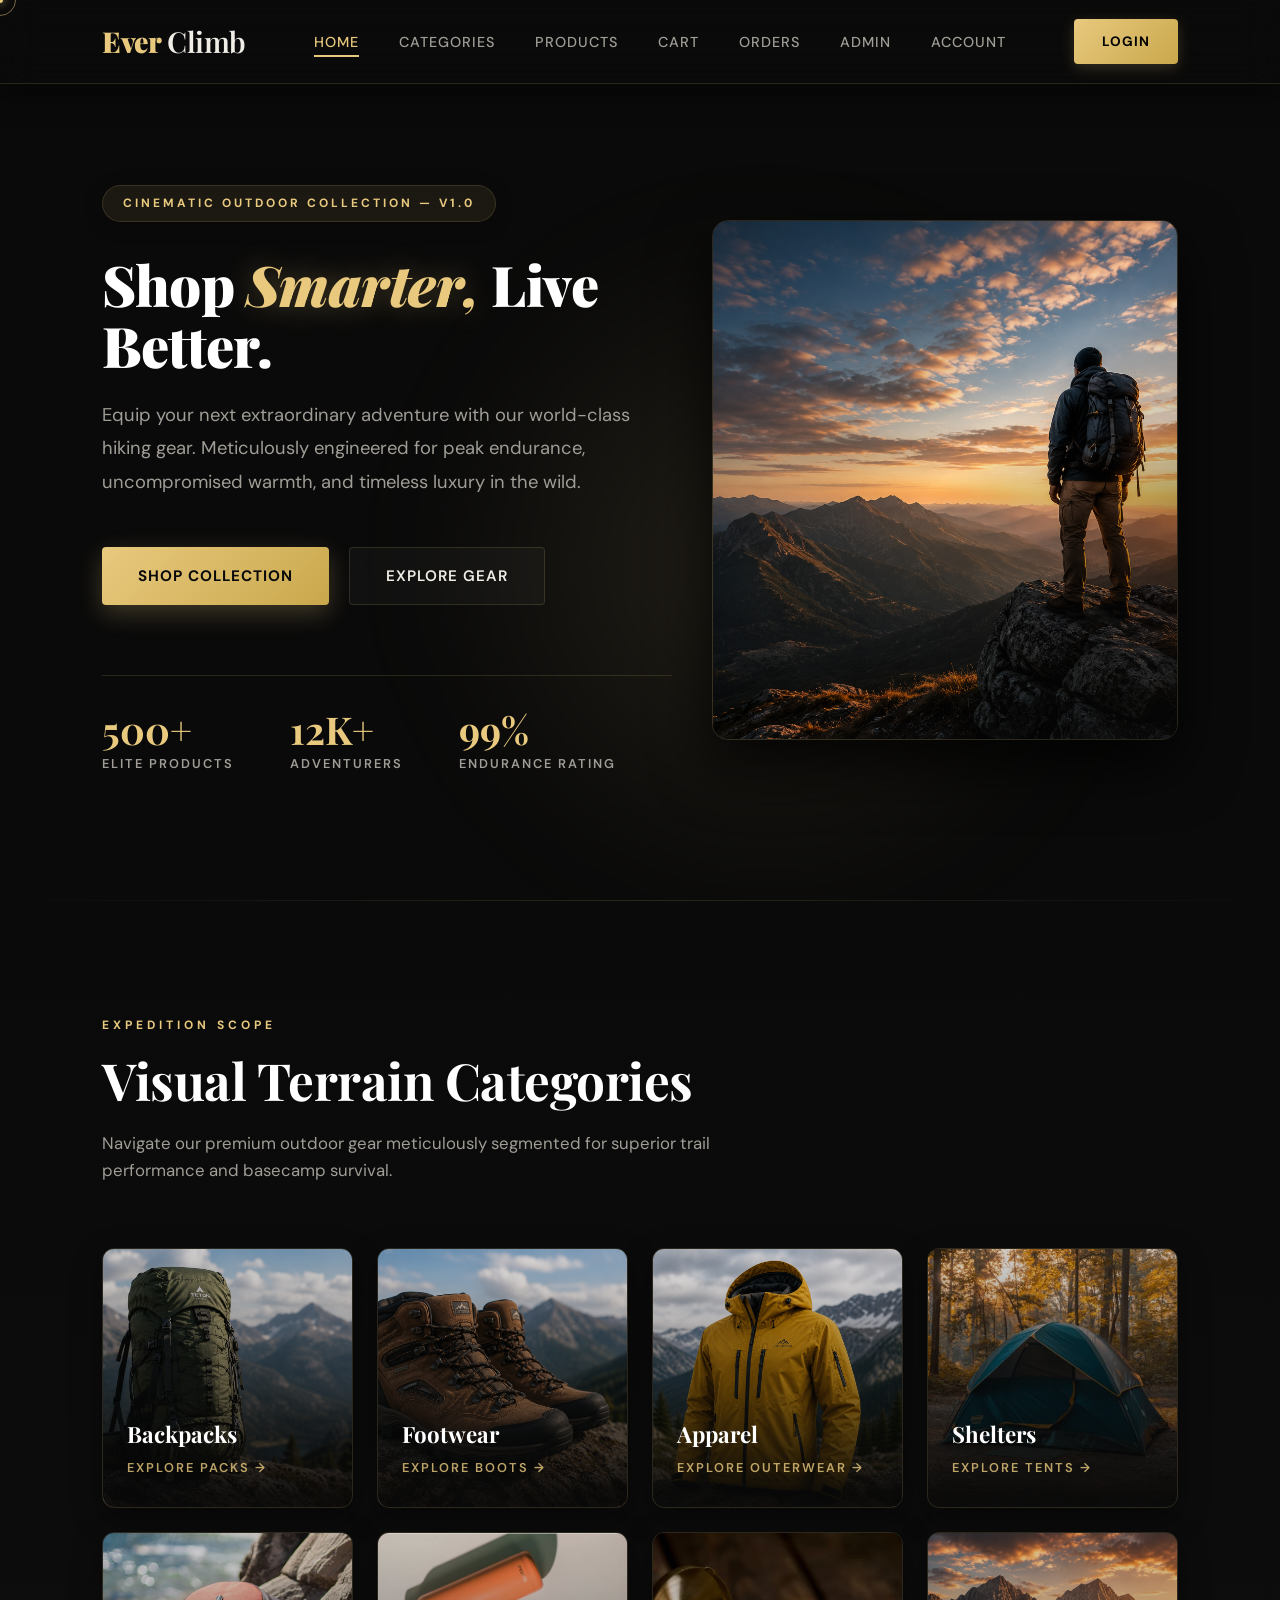
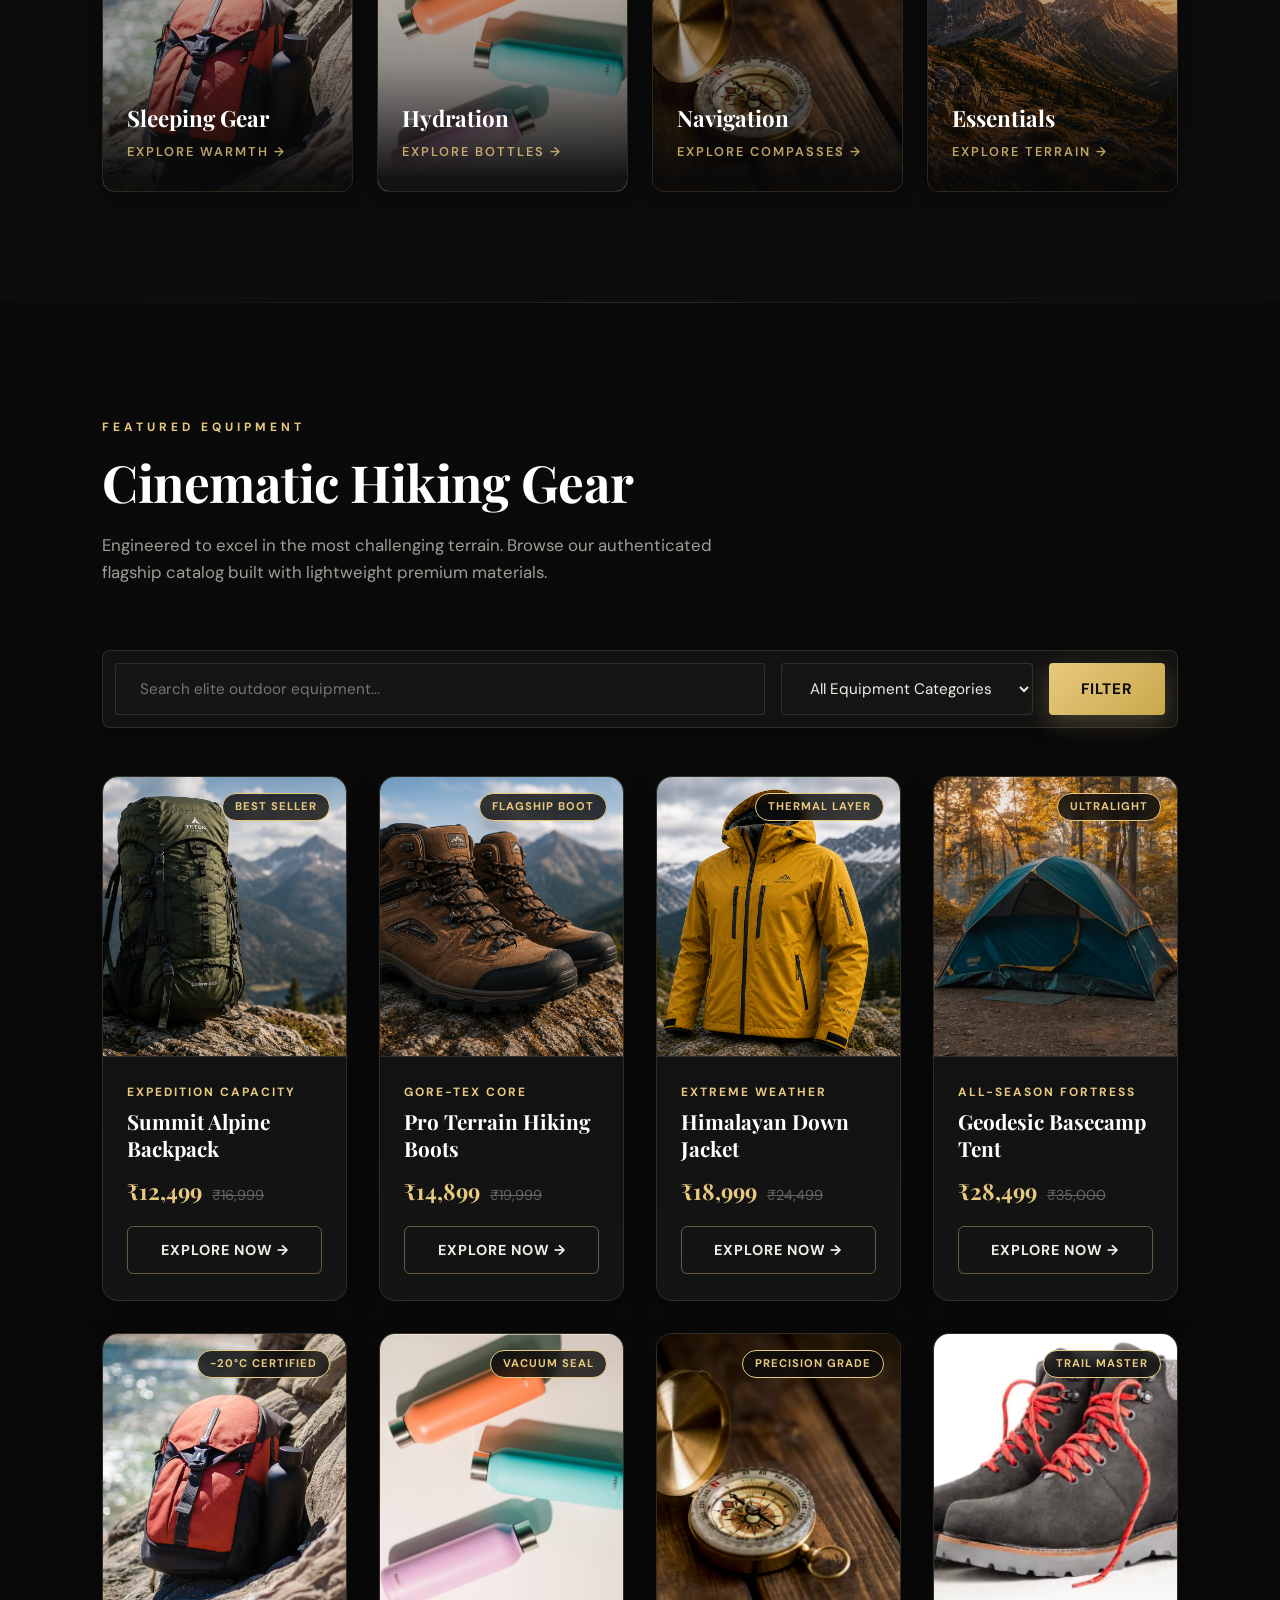
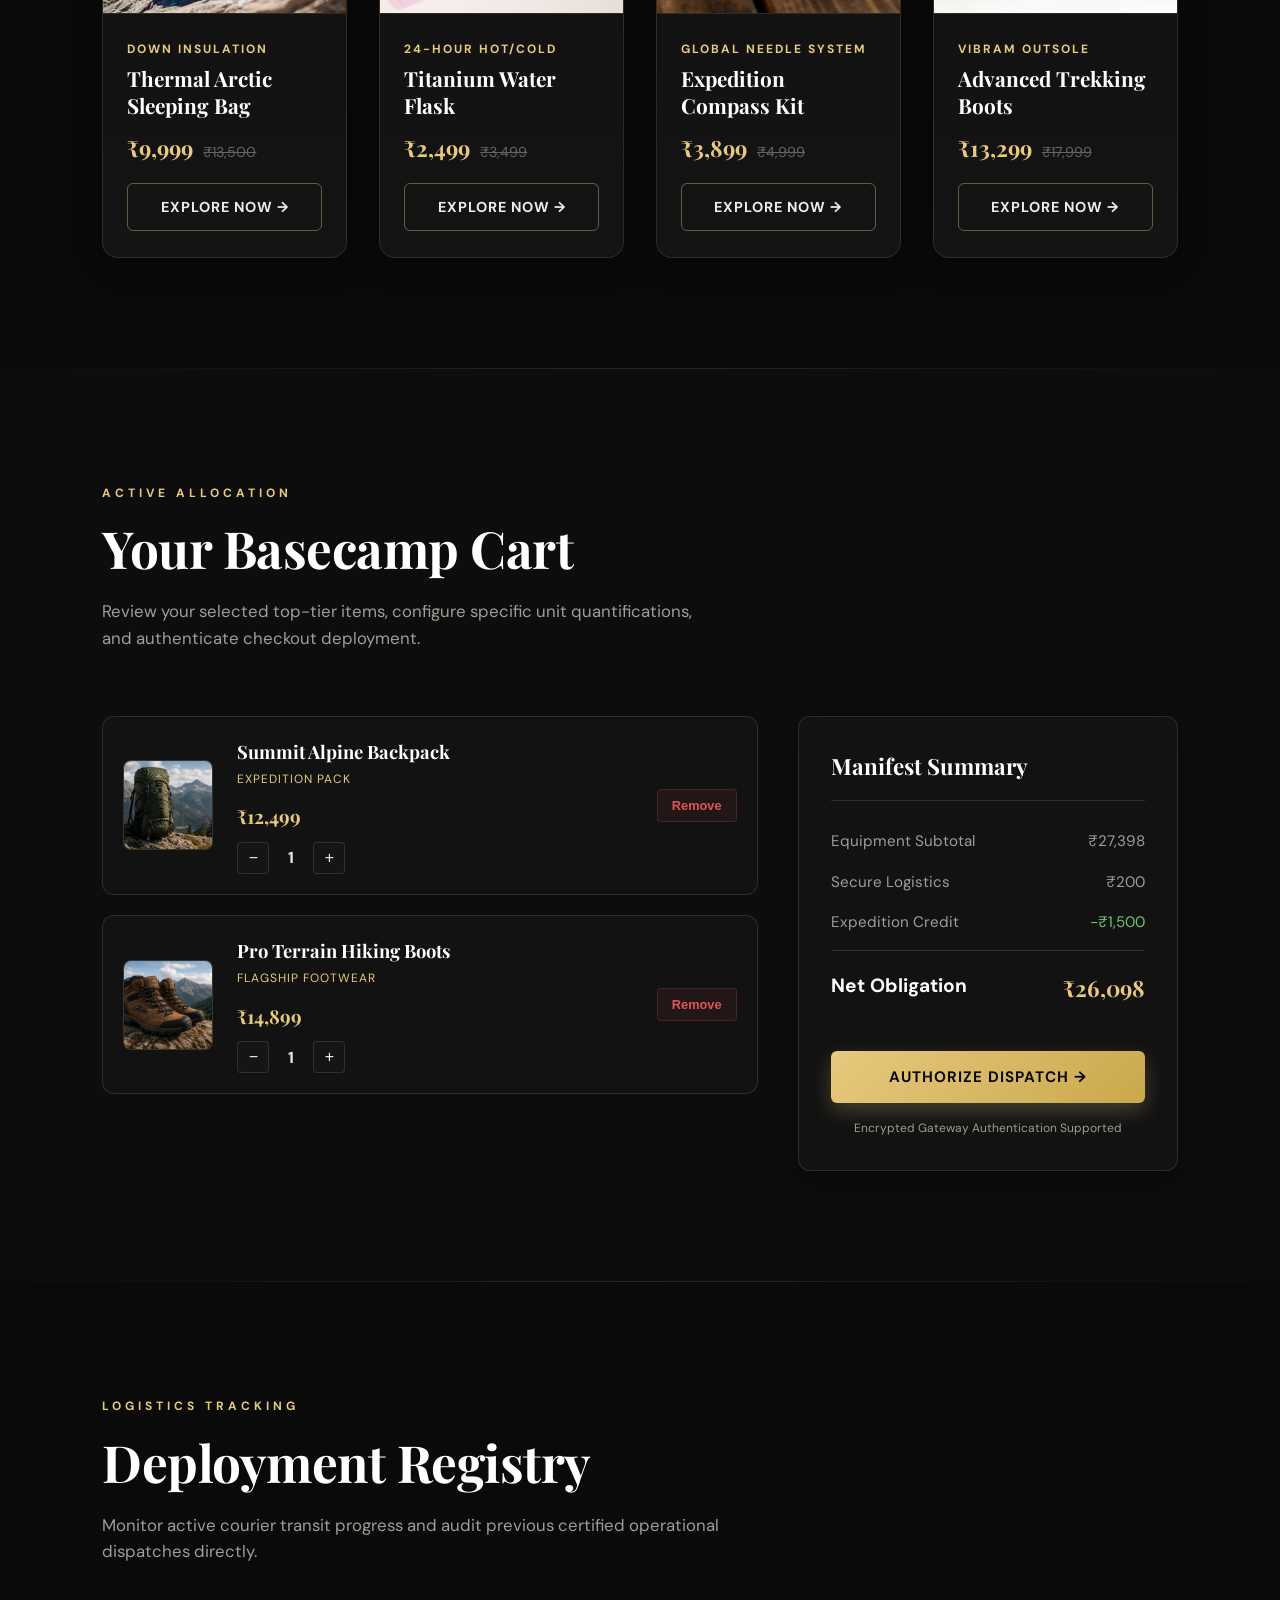
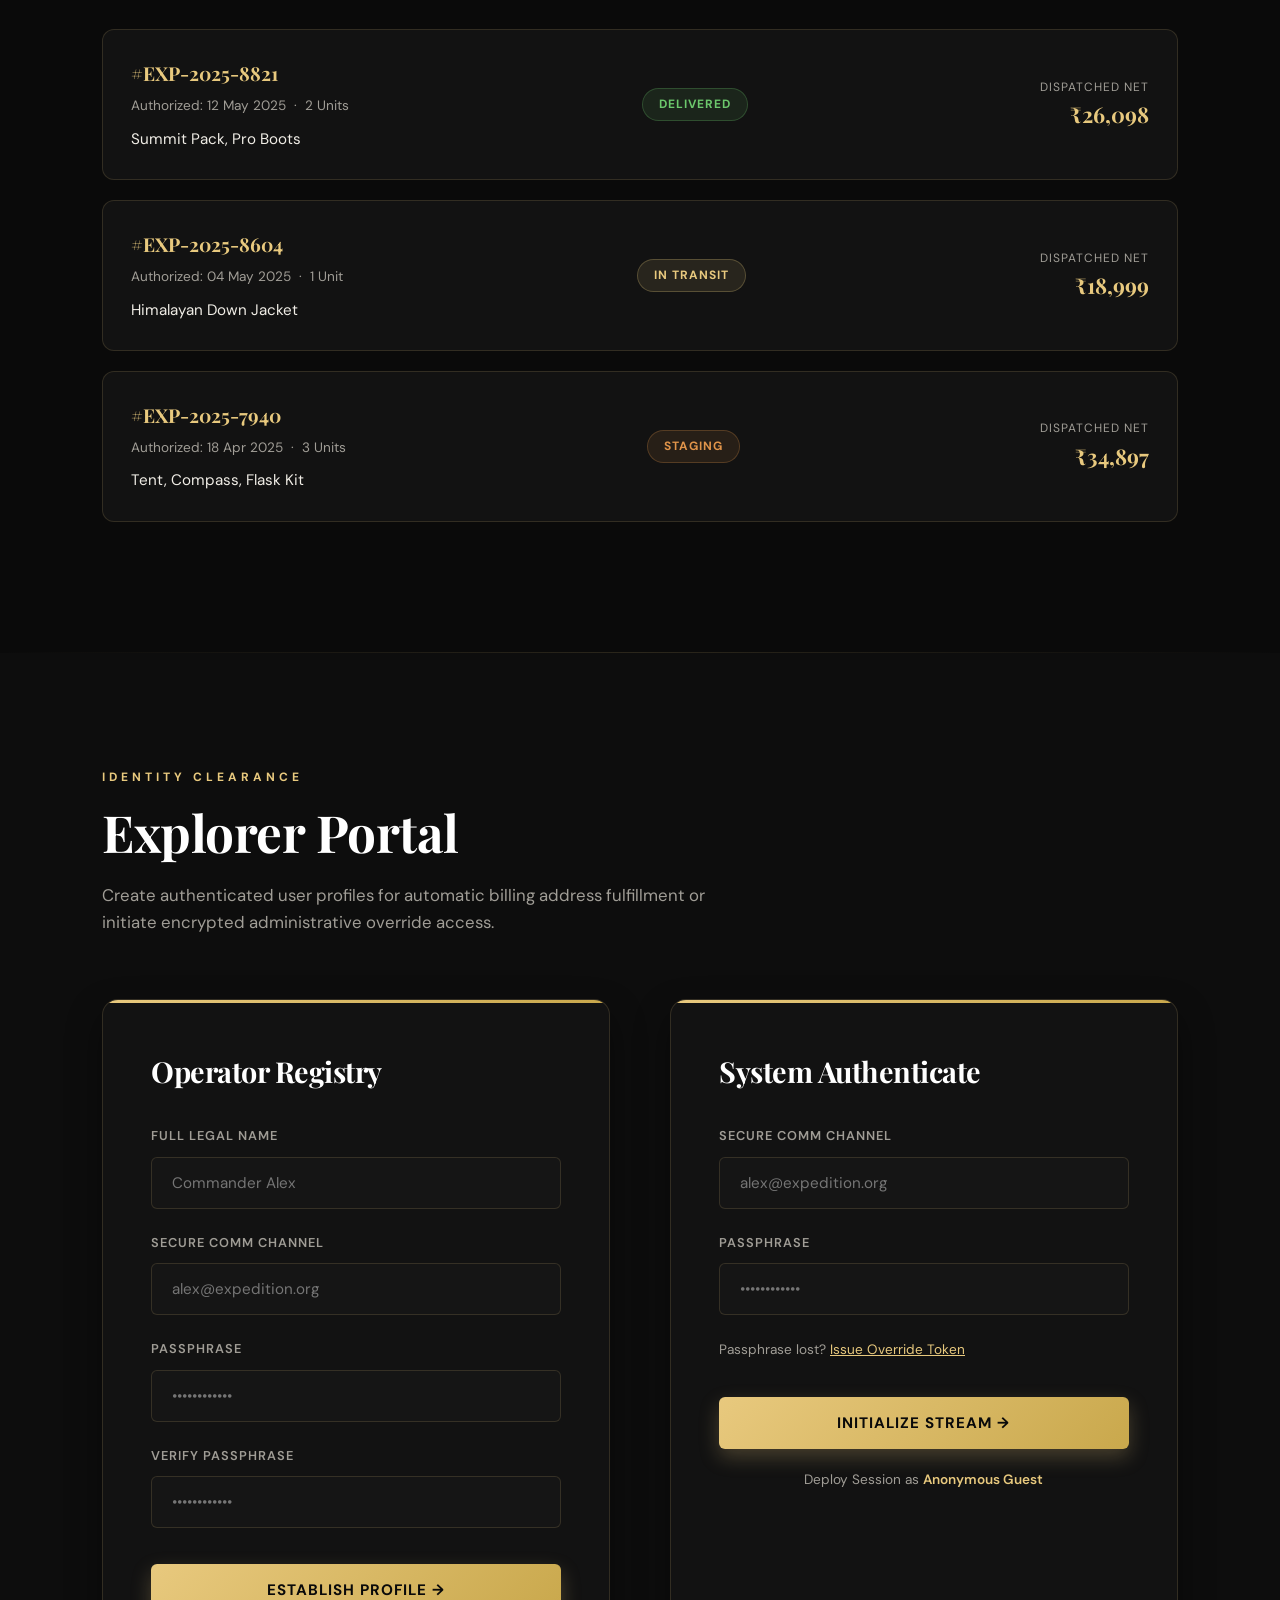
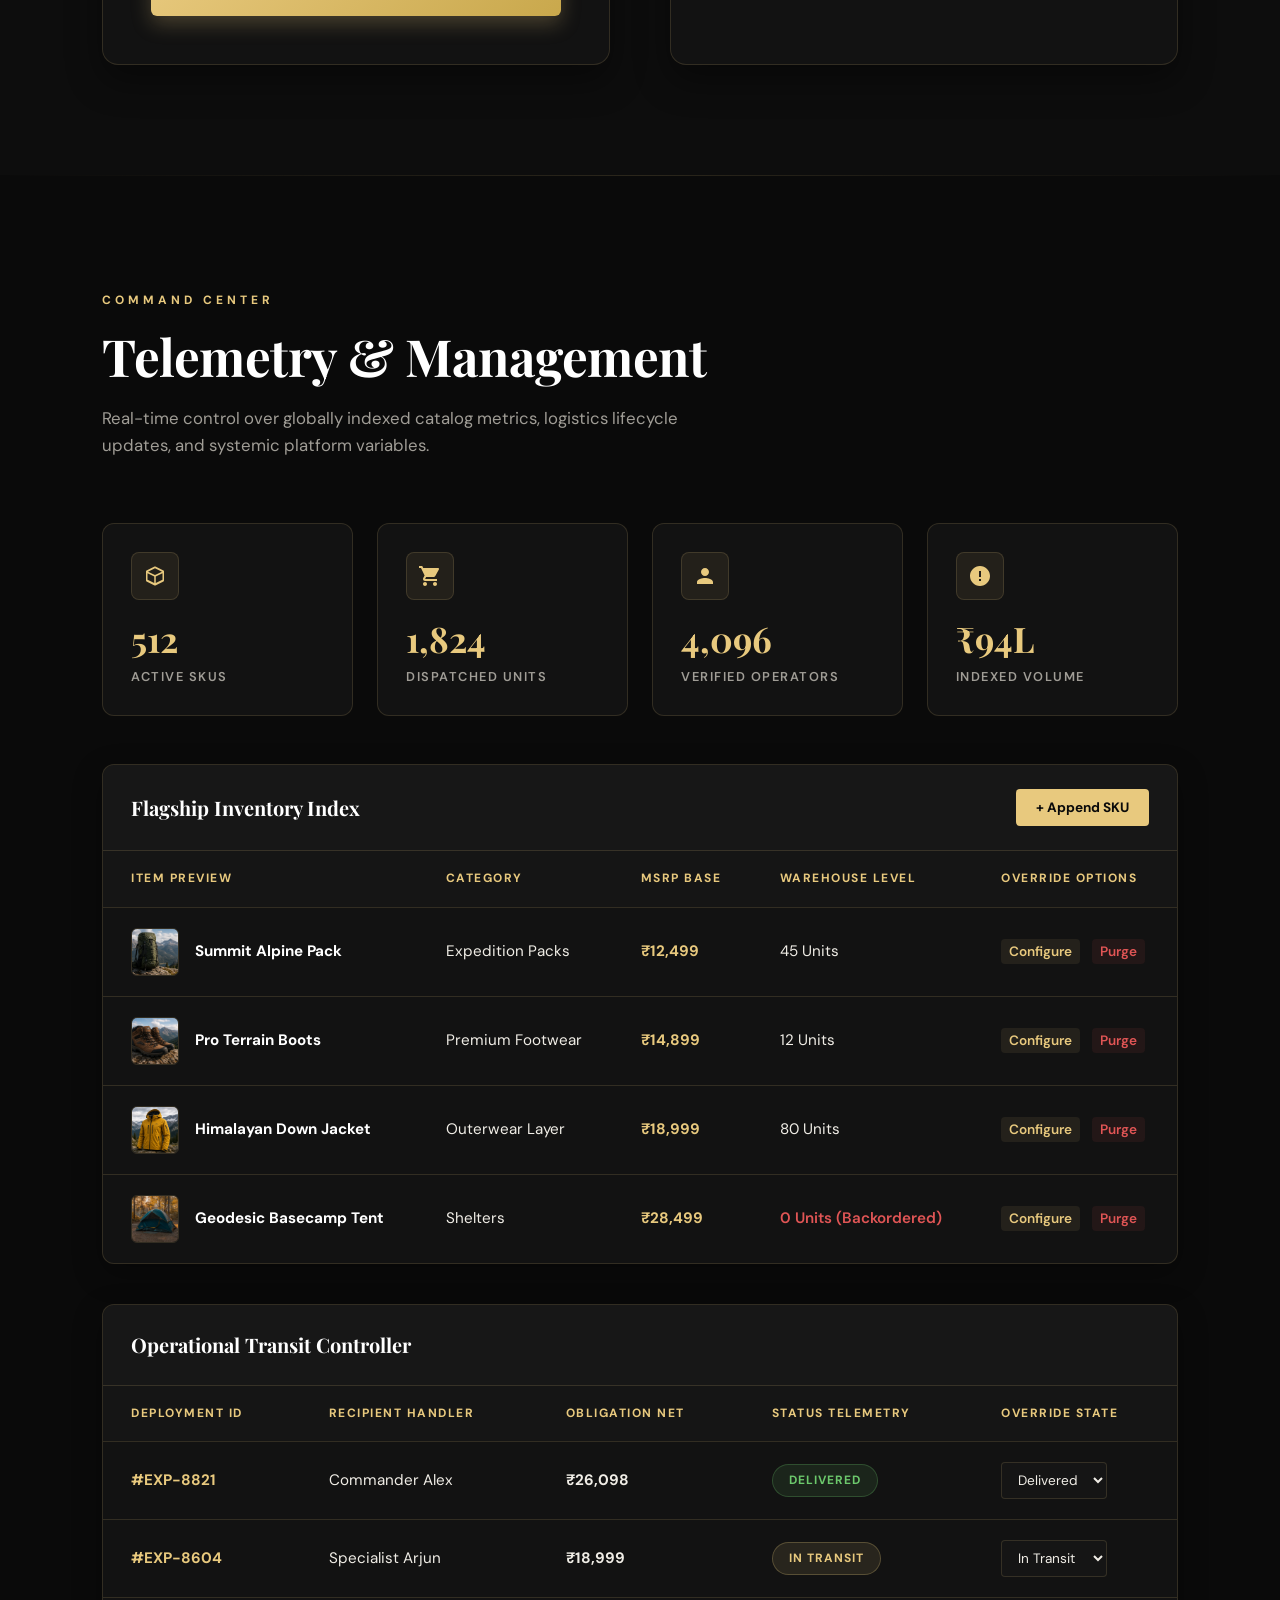
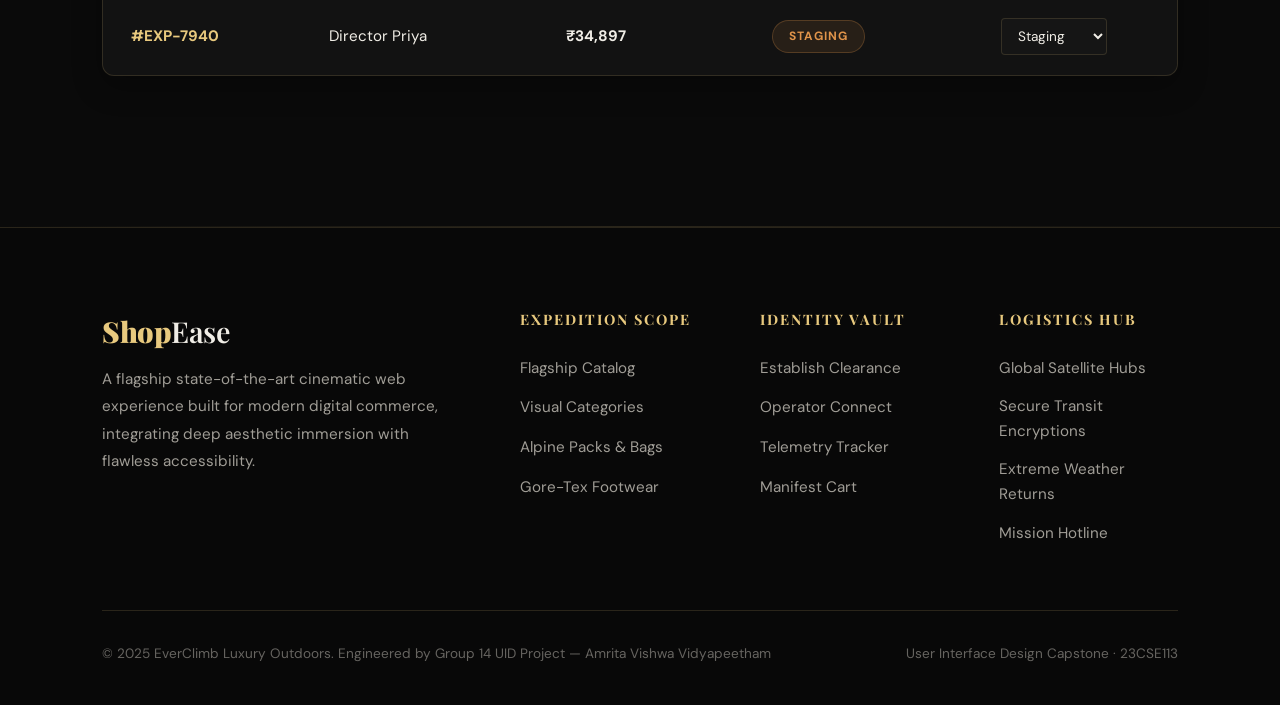
==== src/index.html @ 15a03ac7 "Add files via upload" ====
<!DOCTYPE html>
<html lang="en">

<head>
  <meta charset="UTF-8">
  <meta name="viewport" content="width=device-width, initial-scale=1.0">
  <title>EverClimb – Luxury Outdoor E-Commerce Store</title>
  <link rel="stylesheet" href="style.css">
</head>

<body>

  <div id="cursor-dot"></div>
  <div id="cursor-ring"></div>

  <!-- ── NAV ── -->
  <nav>
    <a href="#home" class="logo">Ever<span>Climb</span></a>
    <ul id="nav-menu">
      <li><a href="#home" class="active">Home</a></li>
      <li><a href="#categories">Categories</a></li>
      <li><a href="#products">Products</a></li>
      <li><a href="#cart">Cart</a></li>
      <li><a href="#orders">Orders</a></li>
      <li><a href="#admin">Admin</a></li>
      <li><a href="#auth">Account</a></li>
    </ul>
    <div style="display: flex; align-items: center; gap: 16px;">
      <a href="#auth" class="nav-btn" style="text-decoration: none;">Login</a>
      <button class="menu-toggle" onclick="document.getElementById('nav-menu').classList.toggle('show')">☰</button>
    </div>
  </nav>

  <!-- ── HERO ── -->
  <section class="hero" id="home">
    <div class="hero-content">
      <div class="hero-tag">Cinematic Outdoor Collection — v1.0</div>
      <h1>Shop <em>Smarter,</em> Live Better.</h1>
      <p>Equip your next extraordinary adventure with our world-class hiking gear. Meticulously engineered for peak
        endurance, uncompromised warmth, and timeless luxury in the wild.</p>
      <div class="hero-btns">
        <a href="#products" class="btn-primary">Shop Collection</a>
        <a href="#categories" class="btn-outline">Explore Gear</a>
      </div>
      <div class="hero-stats">
        <div>
          <div class="stat-val">500+</div>
          <div class="stat-label">Elite Products</div>
        </div>
        <div>
          <div class="stat-val">12K+</div>
          <div class="stat-label">Adventurers</div>
        </div>
        <div>
          <div class="stat-val">99%</div>
          <div class="stat-label">Endurance Rating</div>
        </div>
      </div>
    </div>
    <div class="hero-img-wrapper">
      <img src="images/hero banner.png" class="hero-img" alt="Luxury Hiking Expedition Banner">
    </div>
  </section>

  <div class="divider"></div>

  <!-- ── CATEGORIES ── -->
  <section class="categories" id="categories">
    <div class="section-header">
      <div class="section-label">Expedition Scope</div>
      <h2 class="section-title">Visual Terrain Categories</h2>
      <p class="section-sub">Navigate our premium outdoor gear meticulously segmented for superior trail performance and
        basecamp survival.</p>
    </div>
    <div class="cat-grid">
      <a href="#products" class="cat-card">
        <img src="images/Hiking Backpack.png" class="cat-img" alt="Backpacks">
        <div class="cat-overlay">
          <div class="cat-name">Backpacks</div>
          <div class="cat-link-text">Explore Packs →</div>
        </div>
      </a>
      <a href="#products" class="cat-card">
        <img src="images/hiking boots.png" class="cat-img" alt="Footwear">
        <div class="cat-overlay">
          <div class="cat-name">Footwear</div>
          <div class="cat-link-text">Explore Boots →</div>
        </div>
      </a>
      <a href="#products" class="cat-card">
        <img src="images/jacket.png" class="cat-img" alt="Apparel">
        <div class="cat-overlay">
          <div class="cat-name">Apparel</div>
          <div class="cat-link-text">Explore Outerwear →</div>
        </div>
      </a>
      <a href="#products" class="cat-card">
        <img src="images/tent.png" class="cat-img" alt="Shelters">
        <div class="cat-overlay">
          <div class="cat-name">Shelters</div>
          <div class="cat-link-text">Explore Tents →</div>
        </div>
      </a>
      <a href="#products" class="cat-card">
        <img src="images/bag (1).png" class="cat-img" alt="Sleeping Bags">
        <div class="cat-overlay">
          <div class="cat-name">Sleeping Gear</div>
          <div class="cat-link-text">Explore Warmth →</div>
        </div>
      </a>
      <a href="#products" class="cat-card">
        <img src="images/water bottle.png" class="cat-img" alt="Hydration">
        <div class="cat-overlay">
          <div class="cat-name">Hydration</div>
          <div class="cat-link-text">Explore Bottles →</div>
        </div>
      </a>
      <a href="#products" class="cat-card">
        <img src="images/compass.png" class="cat-img" alt="Navigation">
        <div class="cat-overlay">
          <div class="cat-name">Navigation</div>
          <div class="cat-link-text">Explore Compasses →</div>
        </div>
      </a>
      <a href="#products" class="cat-card">
        <img src="images/mountain landscape.png" class="cat-img" alt="Trail Essentials">
        <div class="cat-overlay">
          <div class="cat-name">Essentials</div>
          <div class="cat-link-text">Explore Terrain →</div>
        </div>
      </a>
    </div>
  </section>

  <div class="divider"></div>

  <!-- ── PRODUCTS ── -->
  <section class="products-section" id="products">
    <div class="section-header">
      <div class="section-label">Featured Equipment</div>
      <h2 class="section-title">Cinematic Hiking Gear</h2>
      <p class="section-sub">Engineered to excel in the most challenging terrain. Browse our authenticated flagship
        catalog built with lightweight premium materials.</p>
    </div>

    <!-- Search bar -->
    <div class="search-filter-bar">
      <input type="text" placeholder="Search elite outdoor equipment..." class="search-input">
      <select class="filter-select">
        <option>All Equipment Categories</option>
        <option>Backpacks &amp; Bags</option>
        <option>Footwear &amp; Boots</option>
        <option>Apparel &amp; Protection</option>
        <option>Basecamp Shelters</option>
      </select>
      <button class="btn-primary" style="padding: 14px 32px; border-radius: 4px;">Filter</button>
    </div>

    <div class="products-grid">
      <!-- Card 1 -->
      <div class="product-card">
        <div class="product-tag">Best Seller</div>
        <div class="product-img-wrapper">
          <img src="images/Hiking Backpack.png" class="product-img" alt="Backpack">
        </div>
        <div class="product-info">
          <div class="product-subtitle">Expedition Capacity</div>
          <div class="product-title">Summit Alpine Backpack</div>
          <div class="product-price-row">
            <span class="product-price">₹12,499</span>
            <span class="product-old-price">₹16,999</span>
          </div>
          <button class="btn-explore" onclick="window.location.href='#cart'">Explore Now →</button>
        </div>
      </div>

      <!-- Card 2 -->
      <div class="product-card">
        <div class="product-tag">Flagship Boot</div>
        <div class="product-img-wrapper">
          <img src="images/hiking boots.png" class="product-img" alt="Hiking Boots">
        </div>
        <div class="product-info">
          <div class="product-subtitle">Gore-Tex Core</div>
          <div class="product-title">Pro Terrain Hiking Boots</div>
          <div class="product-price-row">
            <span class="product-price">₹14,899</span>
            <span class="product-old-price">₹19,999</span>
          </div>
          <button class="btn-explore" onclick="window.location.href='#cart'">Explore Now →</button>
        </div>
      </div>

      <!-- Card 3 -->
      <div class="product-card">
        <div class="product-tag">Thermal Layer</div>
        <div class="product-img-wrapper">
          <img src="images/jacket.png" class="product-img" alt="Jacket">
        </div>
        <div class="product-info">
          <div class="product-subtitle">Extreme Weather</div>
          <div class="product-title">Himalayan Down Jacket</div>
          <div class="product-price-row">
            <span class="product-price">₹18,999</span>
            <span class="product-old-price">₹24,499</span>
          </div>
          <button class="btn-explore" onclick="window.location.href='#cart'">Explore Now →</button>
        </div>
      </div>

      <!-- Card 4 -->
      <div class="product-card">
        <div class="product-tag">Ultralight</div>
        <div class="product-img-wrapper">
          <img src="images/tent.png" class="product-img" alt="Tent">
        </div>
        <div class="product-info">
          <div class="product-subtitle">All-Season Fortress</div>
          <div class="product-title">Geodesic Basecamp Tent</div>
          <div class="product-price-row">
            <span class="product-price">₹28,499</span>
            <span class="product-old-price">₹35,000</span>
          </div>
          <button class="btn-explore" onclick="window.location.href='#cart'">Explore Now →</button>
        </div>
      </div>

      <!-- Card 5 -->
      <div class="product-card">
        <div class="product-tag">-20°C Certified</div>
        <div class="product-img-wrapper">
          <img src="images/bag (1).png" class="product-img" alt="Sleeping Bag">
        </div>
        <div class="product-info">
          <div class="product-subtitle">Down Insulation</div>
          <div class="product-title">Thermal Arctic Sleeping Bag</div>
          <div class="product-price-row">
            <span class="product-price">₹9,999</span>
            <span class="product-old-price">₹13,500</span>
          </div>
          <button class="btn-explore" onclick="window.location.href='#cart'">Explore Now →</button>
        </div>
      </div>

      <!-- Card 6 -->
      <div class="product-card">
        <div class="product-tag">Vacuum Seal</div>
        <div class="product-img-wrapper">
          <img src="images/water bottle.png" class="product-img" alt="Water Bottle">
        </div>
        <div class="product-info">
          <div class="product-subtitle">24-Hour Hot/Cold</div>
          <div class="product-title">Titanium Water Flask</div>
          <div class="product-price-row">
            <span class="product-price">₹2,499</span>
            <span class="product-old-price">₹3,499</span>
          </div>
          <button class="btn-explore" onclick="window.location.href='#cart'">Explore Now →</button>
        </div>
      </div>

      <!-- Card 7 -->
      <div class="product-card">
        <div class="product-tag">Precision Grade</div>
        <div class="product-img-wrapper">
          <img src="images/compass.png" class="product-img" alt="Compass Accessories">
        </div>
        <div class="product-info">
          <div class="product-subtitle">Global Needle System</div>
          <div class="product-title">Expedition Compass Kit</div>
          <div class="product-price-row">
            <span class="product-price">₹3,899</span>
            <span class="product-old-price">₹4,999</span>
          </div>
          <button class="btn-explore" onclick="window.location.href='#cart'">Explore Now →</button>
        </div>
      </div>

      <!-- Card 8 -->
      <div class="product-card">
        <div class="product-tag">Trail Master</div>
        <div class="product-img-wrapper">
          <img src="images/boots.png" class="product-img" alt="Advanced Boots">
        </div>
        <div class="product-info">
          <div class="product-subtitle">Vibram Outsole</div>
          <div class="product-title">Advanced Trekking Boots</div>
          <div class="product-price-row">
            <span class="product-price">₹13,299</span>
            <span class="product-old-price">₹17,999</span>
          </div>
          <button class="btn-explore" onclick="window.location.href='#cart'">Explore Now →</button>
        </div>
      </div>
    </div>
  </section>

  <div class="divider"></div>

  <!-- ── CART ── -->
  <section class="cart-section" id="cart">
    <div class="section-header">
      <div class="section-label">Active Allocation</div>
      <h2 class="section-title">Your Basecamp Cart</h2>
      <p class="section-sub">Review your selected top-tier items, configure specific unit quantifications, and
        authenticate checkout deployment.</p>
    </div>
    <div class="cart-layout">
      <div class="cart-items">
        <div class="cart-item">
          <img src="images/Hiking Backpack.png" class="cart-item-img" alt="Backpack">
          <div class="cart-item-details">
            <div class="cart-item-title">Summit Alpine Backpack</div>
            <div class="cart-item-category">Expedition Pack</div>
            <div class="cart-item-price">₹12,499</div>
            <div class="qty-control" style="margin-top: 10px;">
              <button class="qty-btn">−</button>
              <span class="qty-val">1</span>
              <button class="qty-btn">+</button>
            </div>
          </div>
          <button class="remove-btn">Remove</button>
        </div>
        <div class="cart-item">
          <img src="images/hiking boots.png" class="cart-item-img" alt="Boots">
          <div class="cart-item-details">
            <div class="cart-item-title">Pro Terrain Hiking Boots</div>
            <div class="cart-item-category">Flagship Footwear</div>
            <div class="cart-item-price">₹14,899</div>
            <div class="qty-control" style="margin-top: 10px;">
              <button class="qty-btn">−</button>
              <span class="qty-val">1</span>
              <button class="qty-btn">+</button>
            </div>
          </div>
          <button class="remove-btn">Remove</button>
        </div>
      </div>
      <div class="cart-summary">
        <div class="summary-title">Manifest Summary</div>
        <div class="summary-row"><span>Equipment Subtotal</span><span>₹27,398</span></div>
        <div class="summary-row"><span>Secure Logistics</span><span>₹200</span></div>
        <div class="summary-row"><span>Expedition Credit</span><span style="color:#6cc86c;">−₹1,500</span></div>
        <div class="summary-row total">
          <span>Net Obligation</span>
          <span class="total-val">₹26,098</span>
        </div>
        <button class="checkout-btn">Authorize Dispatch →</button>
        <p style="font-size:0.75rem;color:var(--muted);text-align:center;margin-top:16px;">Encrypted Gateway
          Authentication Supported</p>
      </div>
    </div>
  </section>

  <div class="divider"></div>

  <!-- ── ORDERS ── -->
  <section class="orders-section" id="orders">
    <div class="section-header">
      <div class="section-label">Logistics Tracking</div>
      <h2 class="section-title">Deployment Registry</h2>
      <p class="section-sub">Monitor active courier transit progress and audit previous certified operational dispatches
        directly.</p>
    </div>

    <div class="order-card">
      <div class="order-info">
        <div class="order-id">#EXP-2025-8821</div>
        <div class="order-meta">Authorized: 12 May 2025 &nbsp;·&nbsp; 2 Units</div>
        <div class="order-items-preview" style="margin-top: 4px;">Summit Pack, Pro Boots</div>
      </div>
      <span class="status-badge status-delivered">Delivered</span>
      <div class="order-total-block">
        <div class="order-total-label">Dispatched Net</div>
        <div class="order-total">₹26,098</div>
      </div>
    </div>

    <div class="order-card">
      <div class="order-info">
        <div class="order-id">#EXP-2025-8604</div>
        <div class="order-meta">Authorized: 04 May 2025 &nbsp;·&nbsp; 1 Unit</div>
        <div class="order-items-preview" style="margin-top: 4px;">Himalayan Down Jacket</div>
      </div>
      <span class="status-badge status-shipped">In Transit</span>
      <div class="order-total-block">
        <div class="order-total-label">Dispatched Net</div>
        <div class="order-total">₹18,999</div>
      </div>
    </div>

    <div class="order-card">
      <div class="order-info">
        <div class="order-id">#EXP-2025-7940</div>
        <div class="order-meta">Authorized: 18 Apr 2025 &nbsp;·&nbsp; 3 Units</div>
        <div class="order-items-preview" style="margin-top: 4px;">Tent, Compass, Flask Kit</div>
      </div>
      <span class="status-badge status-pending">Staging</span>
      <div class="order-total-block">
        <div class="order-total-label">Dispatched Net</div>
        <div class="order-total">₹34,897</div>
      </div>
    </div>
  </section>

  <div class="divider"></div>

  <!-- ── AUTH ── -->
  <section class="auth-section" id="auth">
    <div class="section-header">
      <div class="section-label">Identity Clearance</div>
      <h2 class="section-title">Explorer Portal</h2>
      <p class="section-sub">Create authenticated user profiles for automatic billing address fulfillment or initiate
        encrypted administrative override access.</p>
    </div>
    <div class="auth-grid">
      <div class="auth-box">
        <h3>Operator Registry</h3>
        <div class="form-group"><label>Full Legal Name</label><input type="text" placeholder="Commander Alex"></div>
        <div class="form-group"><label>Secure Comm Channel</label><input type="email" placeholder="alex@expedition.org">
        </div>
        <div class="form-group"><label>Passphrase</label><input type="password" placeholder="••••••••••••"></div>
        <div class="form-group"><label>Verify Passphrase</label><input type="password" placeholder="••••••••••••"></div>
        <button class="form-submit">Establish Profile →</button>
      </div>
      <div class="auth-box">
        <h3>System Authenticate</h3>
        <div class="form-group"><label>Secure Comm Channel</label><input type="email" placeholder="alex@expedition.org">
        </div>
        <div class="form-group"><label>Passphrase</label><input type="password" placeholder="••••••••••••"></div>
        <p style="font-size:0.85rem;color:var(--muted);margin:12px 0 24px;">Passphrase lost? <span
            style="color:var(--accent);text-decoration:underline;cursor:pointer;">Issue Override Token</span></p>
        <button class="form-submit">Initialize Stream →</button>
        <p style="font-size:0.85rem;color:var(--muted);margin-top:20px;text-align:center;">Deploy Session as <span
            style="color:var(--accent);cursor:pointer;font-weight:600;">Anonymous Guest</span></p>
      </div>
    </div>
  </section>

  <div class="divider"></div>

  <!-- ── ADMIN ── -->
  <section class="admin-section" id="admin">
    <div class="section-header">
      <div class="section-label">Command Center</div>
      <h2 class="section-title">Telemetry &amp; Management</h2>
      <p class="section-sub">Real-time control over globally indexed catalog metrics, logistics lifecycle updates, and
        systemic platform variables.</p>
    </div>

    <div class="admin-grid">
      <div class="admin-stat">
        <div class="admin-stat-icon-wrap">
          <svg viewBox="0 0 24 24">
            <path
              d="M21 16.5C21 16.88 20.79 17.21 20.47 17.38L12.47 21.38C12.18 21.52 11.82 21.52 11.53 21.38L3.53 17.38C3.21 17.21 3 16.88 3 16.5V7.5C3 7.12 3.21 6.79 3.53 6.62L11.53 2.62C11.82 2.48 12.18 2.48 12.47 2.62L20.47 6.62C20.79 6.79 21 7.12 21 7.5V16.5ZM12 4.15L5.04 7.63L12 11.11L18.96 7.63L12 4.15ZM19.5 15.69V9.22L12.75 12.6V19.07L19.5 15.69ZM4.5 15.69L11.25 19.07V12.6L4.5 9.22V15.69Z" />
          </svg>
        </div>
        <div class="admin-stat-val">512</div>
        <div class="admin-stat-label">Active SKUs</div>
      </div>
      <div class="admin-stat">
        <div class="admin-stat-icon-wrap">
          <svg viewBox="0 0 24 24">
            <path
              d="M7 18C5.9 18 5.01 18.9 5.01 20C5.01 21.1 5.9 22 7 22C8.1 22 9 21.1 9 20C9 18.9 8.1 18 7 18ZM1 2V4H3L6.6 11.59L5.25 14.04C5.09 14.32 5 14.65 5 15C5 16.1 5.9 17 7 17H19V15H7.42C7.28 15 7.17 14.89 7.17 14.75L7.2 14.63L8.1 13H15.55C16.3 13 16.96 12.59 17.3 11.97L20.88 5.48C20.96 5.34 21 5.17 21 5C21 4.45 20.55 4 20 4H5.21L4.27 2H1ZM17 18C15.9 18 15.01 18.9 15.01 20C15.01 21.1 15.9 22 17 22C18.1 22 19 21.1 19 20C19 18.9 18.1 18 17 18Z" />
          </svg>
        </div>
        <div class="admin-stat-val">1,824</div>
        <div class="admin-stat-label">Dispatched Units</div>
      </div>
      <div class="admin-stat">
        <div class="admin-stat-icon-wrap">
          <svg viewBox="0 0 24 24">
            <path
              d="M12 12C14.21 12 16 10.21 16 8C16 5.79 14.21 4 12 4C9.79 4 8 5.79 8 8C8 10.21 9.79 12 12 12ZM12 14C9.33 14 4 15.34 4 18V20H20V18C20 15.34 14.67 14 12 14Z" />
          </svg>
        </div>
        <div class="admin-stat-val">4,096</div>
        <div class="admin-stat-label">Verified Operators</div>
      </div>
      <div class="admin-stat">
        <div class="admin-stat-icon-wrap">
          <svg viewBox="0 0 24 24">
            <path
              d="M12 2C6.48 2 2 6.48 2 12C2 17.52 6.48 22 12 22C17.52 22 22 17.52 22 12C22 6.48 17.52 2 12 2ZM13 17H11V15H13V17ZM13 13H11V7H13V13Z" />
          </svg>
        </div>
        <div class="admin-stat-val">₹94L</div>
        <div class="admin-stat-label">Indexed Volume</div>
      </div>
    </div>

    <!-- Product Table -->
    <div class="admin-table-panel">
      <div class="admin-table-header">
        <span class="admin-table-title">Flagship Inventory Index</span>
        <button class="btn-add">+ Append SKU</button>
      </div>
      <table>
        <thead>
          <tr>
            <th>Item Preview</th>
            <th>Category</th>
            <th>MSRP Base</th>
            <th>Warehouse Level</th>
            <th>Override Options</th>
          </tr>
        </thead>
        <tbody>
          <tr>
            <td>
              <div class="td-product">
                <img src="images/Hiking Backpack.png" class="td-product-img" alt="Backpack">
                <span style="font-weight: 700; color: var(--white);">Summit Alpine Pack</span>
              </div>
            </td>
            <td>Expedition Packs</td>
            <td style="color: var(--accent); font-weight: 700;">₹12,499</td>
            <td>45 Units</td>
            <td>
              <span class="action-link action-edit">Configure</span>
              <span class="action-link action-delete">Purge</span>
            </td>
          </tr>
          <tr>
            <td>
              <div class="td-product">
                <img src="images/hiking boots.png" class="td-product-img" alt="Boots">
                <span style="font-weight: 700; color: var(--white);">Pro Terrain Boots</span>
              </div>
            </td>
            <td>Premium Footwear</td>
            <td style="color: var(--accent); font-weight: 700;">₹14,899</td>
            <td>12 Units</td>
            <td>
              <span class="action-link action-edit">Configure</span>
              <span class="action-link action-delete">Purge</span>
            </td>
          </tr>
          <tr>
            <td>
              <div class="td-product">
                <img src="images/jacket.png" class="td-product-img" alt="Jacket">
                <span style="font-weight: 700; color: var(--white);">Himalayan Down Jacket</span>
              </div>
            </td>
            <td>Outerwear Layer</td>
            <td style="color: var(--accent); font-weight: 700;">₹18,999</td>
            <td>80 Units</td>
            <td>
              <span class="action-link action-edit">Configure</span>
              <span class="action-link action-delete">Purge</span>
            </td>
          </tr>
          <tr>
            <td>
              <div class="td-product">
                <img src="images/tent.png" class="td-product-img" alt="Tent">
                <span style="font-weight: 700; color: var(--white);">Geodesic Basecamp Tent</span>
              </div>
            </td>
            <td>Shelters</td>
            <td style="color: var(--accent); font-weight: 700;">₹28,499</td>
            <td style="color: #e05555; font-weight: 600;">0 Units (Backordered)</td>
            <td>
              <span class="action-link action-edit">Configure</span>
              <span class="action-link action-delete">Purge</span>
            </td>
          </tr>
        </tbody>
      </table>
    </div>

    <!-- Orders Table -->
    <div class="admin-table-panel">
      <div class="admin-table-header">
        <span class="admin-table-title">Operational Transit Controller</span>
      </div>
      <table>
        <thead>
          <tr>
            <th>Deployment ID</th>
            <th>Recipient Handler</th>
            <th>Obligation Net</th>
            <th>Status Telemetry</th>
            <th>Override State</th>
          </tr>
        </thead>
        <tbody>
          <tr>
            <td style="font-weight: 700; color: var(--accent);">#EXP-8821</td>
            <td>Commander Alex</td>
            <td style="font-weight: 700;">₹26,098</td>
            <td><span class="status-badge status-delivered">Delivered</span></td>
            <td>
              <select class="select-status">
                <option>Delivered</option>
                <option>In Transit</option>
                <option>Staging</option>
              </select>
            </td>
          </tr>
          <tr>
            <td style="font-weight: 700; color: var(--accent);">#EXP-8604</td>
            <td>Specialist Arjun</td>
            <td style="font-weight: 700;">₹18,999</td>
            <td><span class="status-badge status-shipped">In Transit</span></td>
            <td>
              <select class="select-status">
                <option selected>In Transit</option>
                <option>Delivered</option>
                <option>Staging</option>
              </select>
            </td>
          </tr>
          <tr>
            <td style="font-weight: 700; color: var(--accent);">#EXP-7940</td>
            <td>Director Priya</td>
            <td style="font-weight: 700;">₹34,897</td>
            <td><span class="status-badge status-pending">Staging</span></td>
            <td>
              <select class="select-status">
                <option selected>Staging</option>
                <option>In Transit</option>
                <option>Delivered</option>
              </select>
            </td>
          </tr>
        </tbody>
      </table>
    </div>
  </section>

  <div class="divider"></div>

  <!-- ── FOOTER ── -->
  <footer>
    <div class="footer-grid">
      <div class="footer-brand">
        <a href="#home" class="logo" style="margin-bottom: 12px; display: block;">Shop<span>Ease</span></a>
        <p>A flagship state-of-the-art cinematic web experience built for modern digital commerce, integrating deep
          aesthetic immersion with flawless accessibility.</p>
      </div>
      <div class="footer-col">
        <h4>Expedition Scope</h4>
        <ul>
          <li><a href="#products">Flagship Catalog</a></li>
          <li><a href="#categories">Visual Categories</a></li>
          <li><a href="#products">Alpine Packs &amp; Bags</a></li>
          <li><a href="#products">Gore-Tex Footwear</a></li>
        </ul>
      </div>
      <div class="footer-col">
        <h4>Identity Vault</h4>
        <ul>
          <li><a href="#auth">Establish Clearance</a></li>
          <li><a href="#auth">Operator Connect</a></li>
          <li><a href="#orders">Telemetry Tracker</a></li>
          <li><a href="#cart">Manifest Cart</a></li>
        </ul>
      </div>
      <div class="footer-col">
        <h4>Logistics Hub</h4>
        <ul>
          <li><a href="#home">Global Satellite Hubs</a></li>
          <li><a href="#home">Secure Transit Encryptions</a></li>
          <li><a href="#home">Extreme Weather Returns</a></li>
          <li><a href="#home">Mission Hotline</a></li>
        </ul>
      </div>
    </div>
    <div class="footer-bottom">
      <p>© 2025 EverClimb Luxury Outdoors. Engineered by Group 14 UID Project — Amrita Vishwa Vidyapeetham</p>
      <p>User Interface Design Capstone · 23CSE113</p>
    </div>
  </footer>

  <script>
    // Custom cursor dynamics
    const dot = document.getElementById('cursor-dot');
    const ring = document.getElementById('cursor-ring');

    if (dot && ring) {
      document.addEventListener('mousemove', e => {
        dot.style.left = e.clientX + 'px';
        dot.style.top = e.clientY + 'px';
        ring.style.left = e.clientX + 'px';
        ring.style.top = e.clientY + 'px';
      });

      document.addEventListener('mousedown', () => {
        dot.style.transform = 'translate(-50%, -50%) scale(1.5)';
        ring.style.transform = 'translate(-50%, -50%) scale(0.8)';
      });

      document.addEventListener('mouseup', () => {
        dot.style.transform = 'translate(-50%, -50%) scale(1)';
        ring.style.transform = 'translate(-50%, -50%) scale(1)';
      });
    }

    // Scroll active nav state handling
    window.addEventListener('scroll', () => {
      const sections = document.querySelectorAll('section');
      const navLinks = document.querySelectorAll('#nav-menu li a');
      let current = '';

      sections.forEach(section => {
        const sectionTop = section.offsetTop;
        if (pageYOffset >= sectionTop - 150) {
          current = section.getAttribute('id');
        }
      });

      navLinks.forEach(link => {
        link.classList.remove('active');
        if (link.getAttribute('href') === `#${current}`) {
          link.classList.add('active');
        }
      });

      // Navbar slim styling on deep scroll
      const nav = document.querySelector('nav');
      if (window.scrollY > 100) {
        nav.style.height = '70px';
        nav.style.background = 'rgba(8, 8, 8, 0.85)';
      } else {
        nav.style.height = '84px';
        nav.style.background = 'rgba(10, 10, 10, 0.7)';
      }
    });
  </script>
</body>

</html>
---- src/style.css ----
@import url('https://fonts.googleapis.com/css2?family=Playfair+Display:ital,wght@0,400;0,600;0,700;0,900;1,400&family=DM+Sans:wght@300;400;500;600;700&display=swap');

:root {
  --bg: #0a0a0a;
  --card: #121212;
  --card-hover: #181818;
  --card2: #151515;
  --accent: #e8c97e;
  --accent-dark: #c9a84c;
  --accent-glow: rgba(232, 201, 126, 0.25);
  --text: #f0ede6;
  --muted: #a09d96;
  --muted-dark: #666460;
  --border: rgba(232, 201, 126, 0.15);
  --border-hover: rgba(232, 201, 126, 0.4);
  --white: #ffffff;
  --transition: all 0.4s cubic-bezier(0.16, 1, 0.3, 1);
}

* {
  margin: 0;
  padding: 0;
  box-sizing: border-box;
}

html {
  scroll-behavior: smooth;
}

body {
  background-color: var(--bg);
  color: var(--text);
  font-family: 'DM Sans', sans-serif;
  overflow-x: hidden;
  line-height: 1.6;
}

/* Custom Cursor */
@media (pointer: fine) {
  *, *::before, *::after {
    cursor: none !important;
  }
}
#cursor-dot {
  width: 6px;
  height: 6px;
  background: var(--accent);
  border-radius: 50%;
  position: fixed;
  top: 0;
  left: 0;
  pointer-events: none;
  z-index: 9999;
  transform: translate(-50%, -50%);
  transition: transform 0.05s, background-color 0.3s;
  box-shadow: 0 0 10px var(--accent);
}
#cursor-ring {
  width: 32px;
  height: 32px;
  border: 1px solid var(--accent);
  border-radius: 50%;
  position: fixed;
  top: 0;
  left: 0;
  pointer-events: none;
  z-index: 9998;
  transform: translate(-50%, -50%);
  transition: left 0.15s ease-out, top 0.15s ease-out, width 0.3s, height 0.3s, opacity 0.3s;
  opacity: 0.5;
}

/* Typography */
h1, h2, h3, h4, .serif {
  font-family: 'Playfair Display', serif;
  font-weight: 700;
  letter-spacing: -0.5px;
}

.divider {
  width: 100%;
  height: 1px;
  background: linear-gradient(to right, transparent, var(--border), transparent);
  margin: 0;
}

/* Glassmorphism Navigation */
nav {
  position: fixed;
  top: 0;
  left: 0;
  width: 100%;
  height: 84px;
  z-index: 1000;
  padding: 0 8%;
  display: flex;
  align-items: center;
  justify-content: space-between;
  background: rgba(10, 10, 10, 0.7);
  backdrop-filter: blur(20px);
  -webkit-backdrop-filter: blur(20px);
  border-bottom: 1px solid var(--border);
  box-shadow: 0 10px 30px rgba(0, 0, 0, 0.5);
  transition: var(--transition);
}

.logo {
  font-family: 'Playfair Display', serif;
  font-size: 1.8rem;
  font-weight: 900;
  color: var(--accent);
  letter-spacing: -0.5px;
  text-decoration: none;
  display: flex;
  align-items: center;
  gap: 6px;
}

.logo span {
  color: var(--text);
  font-weight: 600;
}

nav ul {
  list-style: none;
  display: flex;
  gap: 40px;
  align-items: center;
}

nav ul li a {
  text-decoration: none;
  color: var(--muted);
  font-size: 0.9rem;
  font-weight: 500;
  letter-spacing: 1px;
  text-transform: uppercase;
  transition: var(--transition);
  position: relative;
}

nav ul li a::after {
  content: '';
  position: absolute;
  bottom: -6px;
  left: 0;
  width: 0%;
  height: 2px;
  background: var(--accent);
  transition: var(--transition);
}

nav ul li a:hover,
nav ul li a.active {
  color: var(--accent);
}

nav ul li a:hover::after,
nav ul li a.active::after {
  width: 100%;
}

.nav-btn {
  background: linear-gradient(135deg, var(--accent), var(--accent-dark));
  color: #000;
  border: none;
  padding: 12px 28px;
  font-family: 'DM Sans', sans-serif;
  font-size: 0.85rem;
  font-weight: 700;
  letter-spacing: 1px;
  text-transform: uppercase;
  border-radius: 4px;
  transition: var(--transition);
  box-shadow: 0 4px 15px rgba(232, 201, 126, 0.2);
}

.nav-btn:hover {
  transform: translateY(-2px);
  box-shadow: 0 6px 20px rgba(232, 201, 126, 0.4);
  background: linear-gradient(135deg, #f3d791, var(--accent));
}

.menu-toggle {
  display: none;
  background: transparent;
  border: none;
  color: var(--accent);
  font-size: 1.5rem;
}

/* Cinematic Hero Section */
.hero {
  min-height: 100vh;
  padding: 140px 8% 80px;
  display: grid;
  grid-template-columns: 1.1fr 0.9fr;
  gap: 60px;
  align-items: center;
  position: relative;
  overflow: hidden;
}

/* Cinematic background glow */
.hero::before {
  content: '';
  position: absolute;
  top: 20%;
  right: 10%;
  width: 60vw;
  height: 60vw;
  background: radial-gradient(circle, rgba(232, 201, 126, 0.12) 0%, transparent 65%);
  filter: blur(60px);
  pointer-events: none;
  z-index: 0;
}

.hero-content {
  position: relative;
  z-index: 2;
  max-width: 680px;
}

.hero-tag {
  display: inline-flex;
  align-items: center;
  gap: 8px;
  background: rgba(232, 201, 126, 0.08);
  color: var(--accent);
  border: 1px solid var(--border);
  padding: 8px 20px;
  font-size: 0.75rem;
  font-weight: 700;
  letter-spacing: 3px;
  text-transform: uppercase;
  border-radius: 100px;
  margin-bottom: 32px;
  backdrop-filter: blur(10px);
  box-shadow: 0 4px 20px rgba(0,0,0,0.2);
  animation: fadeUp 0.8s ease-out both;
}

.hero h1 {
  font-size: clamp(3.2rem, 6vw, 5.5rem);
  font-weight: 900;
  line-height: 1.08;
  margin-bottom: 24px;
  color: var(--white);
  animation: fadeUp 0.8s 0.1s ease-out both;
}

.hero h1 em {
  color: var(--accent);
  font-style: italic;
  text-shadow: 0 0 30px rgba(232, 201, 126, 0.3);
}

.hero p {
  color: var(--muted);
  font-size: 1.15rem;
  line-height: 1.8;
  margin-bottom: 48px;
  max-width: 580px;
  animation: fadeUp 0.8s 0.2s ease-out both;
}

.hero-btns {
  display: flex;
  gap: 20px;
  flex-wrap: wrap;
  animation: fadeUp 0.8s 0.3s ease-out both;
}

.btn-primary {
  background: linear-gradient(135deg, var(--accent), var(--accent-dark));
  color: #0a0a0a;
  padding: 16px 36px;
  font-family: 'DM Sans', sans-serif;
  font-weight: 700;
  font-size: 0.95rem;
  border: none;
  border-radius: 4px;
  letter-spacing: 1px;
  text-transform: uppercase;
  transition: var(--transition);
  box-shadow: 0 8px 25px rgba(232, 201, 126, 0.25);
  text-decoration: none;
  display: inline-flex;
  align-items: center;
  justify-content: center;
}

.btn-primary:hover {
  transform: translateY(-3px);
  box-shadow: 0 12px 30px rgba(232, 201, 126, 0.4);
  background: linear-gradient(135deg, #fbe3a7, var(--accent));
}

.btn-outline {
  background: rgba(255, 255, 255, 0.03);
  color: var(--text);
  padding: 16px 36px;
  font-family: 'DM Sans', sans-serif;
  font-weight: 600;
  font-size: 0.95rem;
  border: 1px solid var(--border);
  border-radius: 4px;
  letter-spacing: 1px;
  text-transform: uppercase;
  transition: var(--transition);
  backdrop-filter: blur(5px);
  text-decoration: none;
  display: inline-flex;
  align-items: center;
  justify-content: center;
}

.btn-outline:hover {
  border-color: var(--accent);
  color: var(--accent);
  background: rgba(232, 201, 126, 0.05);
  box-shadow: 0 0 20px rgba(232, 201, 126, 0.15);
  transform: translateY(-3px);
}

.hero-stats {
  display: flex;
  gap: 56px;
  margin-top: 70px;
  animation: fadeUp 0.8s 0.4s ease-out both;
  border-top: 1px solid var(--border);
  padding-top: 32px;
}

.stat-val {
  font-family: 'Playfair Display', serif;
  font-size: 2.4rem;
  font-weight: 700;
  color: var(--accent);
  line-height: 1.1;
  margin-bottom: 4px;
}

.stat-label {
  font-size: 0.8rem;
  color: var(--muted);
  text-transform: uppercase;
  letter-spacing: 2px;
  font-weight: 600;
}

/* Right Side Hero Image */
.hero-img-wrapper {
  position: relative;
  z-index: 2;
  width: 100%;
  height: 620px;
  border-radius: 16px;
  overflow: hidden;
  border: 1px solid var(--border);
  box-shadow: 0 25px 60px rgba(0,0,0,0.8);
  animation: fadeInScale 1s 0.2s ease-out both;
}

.hero-img-wrapper::after {
  content: '';
  position: absolute;
  inset: 0;
  background: linear-gradient(135deg, rgba(10,10,10,0.4) 0%, transparent 50%, rgba(10,10,10,0.6) 100%);
  pointer-events: none;
}

.hero-img {
  width: 100%;
  height: 100%;
  object-fit: cover;
  object-position: center;
  transition: transform 1.5s cubic-bezier(0.16, 1, 0.3, 1);
}

.hero-img-wrapper:hover .hero-img {
  transform: scale(1.05);
}

/* General Sections */
section {
  padding: 110px 8%;
  position: relative;
  z-index: 2;
}

.section-header {
  margin-bottom: 64px;
  position: relative;
}

.section-label {
  display: inline-block;
  color: var(--accent);
  font-size: 0.75rem;
  font-weight: 700;
  letter-spacing: 4px;
  text-transform: uppercase;
  margin-bottom: 16px;
}

.section-title {
  font-size: clamp(2.2rem, 4vw, 3.2rem);
  color: var(--white);
  line-height: 1.15;
  margin-bottom: 20px;
}

.section-sub {
  color: var(--muted);
  font-size: 1.05rem;
  max-width: 620px;
}

/* Categories Section Redesign */
.categories {
  background: linear-gradient(to bottom, var(--bg), #0d0d0d);
}

.cat-grid {
  display: grid;
  grid-template-columns: repeat(4, 1fr);
  gap: 24px;
}

.cat-card {
  position: relative;
  height: 260px;
  border-radius: 12px;
  overflow: hidden;
  border: 1px solid var(--border);
  box-shadow: 0 10px 30px rgba(0,0,0,0.4);
  transition: var(--transition);
  text-decoration: none;
  display: block;
}

.cat-img {
  width: 100%;
  height: 100%;
  object-fit: cover;
  transition: transform 0.8s cubic-bezier(0.16, 1, 0.3, 1);
  background-color: var(--card2);
}

.cat-overlay {
  position: absolute;
  inset: 0;
  background: linear-gradient(to top, rgba(8,8,8,0.95) 5%, rgba(8,8,8,0.4) 50%, rgba(8,8,8,0.1) 100%);
  display: flex;
  flex-direction: column;
  justify-content: flex-end;
  padding: 28px 24px;
  transition: var(--transition);
}

.cat-name {
  font-family: 'Playfair Display', serif;
  font-size: 1.4rem;
  font-weight: 700;
  color: var(--white);
  margin-bottom: 6px;
  transition: var(--transition);
}

.cat-link-text {
  font-size: 0.8rem;
  color: var(--accent);
  font-weight: 600;
  letter-spacing: 2px;
  text-transform: uppercase;
  opacity: 0.8;
  transition: var(--transition);
  display: flex;
  align-items: center;
  gap: 6px;
}

.cat-card:hover {
  border-color: var(--accent);
  box-shadow: 0 15px 40px var(--accent-glow);
  transform: translateY(-6px);
}

.cat-card:hover .cat-img {
  transform: scale(1.1);
}

.cat-card:hover .cat-overlay {
  background: linear-gradient(to top, rgba(8,8,8,0.9) 10%, rgba(8,8,8,0.3) 60%, transparent 100%);
}

.cat-card:hover .cat-name {
  color: var(--accent);
}

.cat-card:hover .cat-link-text {
  opacity: 1;
  gap: 10px;
}

/* Products Section Redesign */
.products-section {
  background-color: var(--bg);
}

.search-filter-bar {
  display: flex;
  gap: 16px;
  margin-bottom: 48px;
  background: var(--card);
  padding: 12px;
  border-radius: 8px;
  border: 1px solid var(--border);
  box-shadow: 0 8px 25px rgba(0,0,0,0.3);
}

.search-input {
  flex: 1;
  background: var(--card2);
  border: 1px solid var(--border);
  color: var(--text);
  padding: 14px 24px;
  font-family: 'DM Sans', sans-serif;
  font-size: 0.95rem;
  border-radius: 4px;
  outline: none;
  transition: var(--transition);
}

.search-input:focus {
  border-color: var(--accent);
  box-shadow: 0 0 15px var(--accent-glow);
  background: #181818;
}

.filter-select {
  background: var(--card2);
  border: 1px solid var(--border);
  color: var(--text);
  padding: 14px 24px;
  font-family: 'DM Sans', sans-serif;
  font-size: 0.95rem;
  border-radius: 4px;
  outline: none;
  cursor: pointer;
  transition: var(--transition);
  min-width: 200px;
}

.filter-select:focus, .filter-select:hover {
  border-color: var(--accent);
}

.filter-select option {
  background: var(--card);
  color: var(--text);
}

.products-grid {
  display: grid;
  grid-template-columns: repeat(4, 1fr);
  gap: 32px;
}

.product-card {
  background: var(--card);
  border-radius: 16px;
  overflow: hidden;
  border: 1px solid var(--border);
  box-shadow: 0 10px 30px rgba(0,0,0,0.3);
  transition: var(--transition);
  display: flex;
  flex-direction: column;
  position: relative;
}

.product-img-wrapper {
  width: 100%;
  height: 280px;
  position: relative;
  overflow: hidden;
  background-color: #111;
  border-bottom: 1px solid var(--border);
}

.product-img {
  width: 100%;
  height: 100%;
  object-fit: cover;
  object-position: center;
  transition: transform 0.8s cubic-bezier(0.16, 1, 0.3, 1);
}

.product-tag {
  position: absolute;
  top: 16px;
  right: 16px;
  background: rgba(10, 10, 10, 0.8);
  color: var(--accent);
  border: 1px solid var(--accent);
  padding: 4px 12px;
  font-size: 0.7rem;
  font-weight: 700;
  letter-spacing: 1px;
  text-transform: uppercase;
  border-radius: 100px;
  backdrop-filter: blur(4px);
  z-index: 2;
}

.product-info {
  padding: 26px 24px;
  display: flex;
  flex-direction: column;
  flex-grow: 1;
  background: linear-gradient(to bottom, var(--card), #141414);
}

.product-subtitle {
  font-size: 0.75rem;
  color: var(--accent);
  text-transform: uppercase;
  letter-spacing: 2px;
  font-weight: 700;
  margin-bottom: 6px;
}

.product-title {
  font-family: 'Playfair Display', serif;
  font-size: 1.3rem;
  font-weight: 700;
  color: var(--white);
  margin-bottom: 12px;
  line-height: 1.3;
  transition: var(--transition);
}

.product-price-row {
  display: flex;
  align-items: baseline;
  gap: 10px;
  margin-bottom: 16px;
  margin-top: auto;
}

.product-price {
  font-family: 'Playfair Display', serif;
  font-size: 1.4rem;
  color: var(--accent);
  font-weight: 700;
}

.product-old-price {
  font-size: 0.9rem;
  color: var(--muted-dark);
  text-decoration: line-through;
}

.product-card:hover {
  border-color: var(--accent);
  box-shadow: 0 20px 40px var(--accent-glow);
  transform: translateY(-8px);
}

.product-card:hover .product-img {
  transform: scale(1.08);
}

.product-card:hover .product-title {
  color: var(--accent);
}

.btn-explore {
  width: 100%;
  background: transparent;
  border: 1px solid var(--border-hover);
  color: var(--text);
  padding: 14px;
  font-family: 'DM Sans', sans-serif;
  font-size: 0.9rem;
  font-weight: 700;
  letter-spacing: 1px;
  text-transform: uppercase;
  border-radius: 6px;
  cursor: pointer;
  transition: var(--transition);
  display: flex;
  align-items: center;
  justify-content: center;
  gap: 8px;
}

.product-card:hover .btn-explore {
  border-color: var(--accent);
  color: var(--accent);
}

.btn-explore:hover {
  background: linear-gradient(135deg, var(--accent), var(--accent-dark)) !important;
  color: #0a0a0a !important;
  box-shadow: 0 4px 15px var(--accent-glow);
  border-color: transparent !important;
}

/* Cart Section Redesign */
.cart-section {
  background-color: #0d0d0d;
}

.cart-layout {
  display: grid;
  grid-template-columns: 1fr 380px;
  gap: 40px;
  align-items: start;
}

.cart-items {
  display: flex;
  flex-direction: column;
  gap: 20px;
}

.cart-item {
  background: var(--card);
  border: 1px solid var(--border);
  border-radius: 12px;
  padding: 20px;
  display: flex;
  align-items: center;
  gap: 24px;
  transition: var(--transition);
}

.cart-item:hover {
  border-color: var(--border-hover);
  background: var(--card-hover);
}

.cart-item-img {
  width: 90px;
  height: 90px;
  object-fit: cover;
  border-radius: 8px;
  border: 1px solid var(--border);
  flex-shrink: 0;
  background-color: #1a1a1a;
}

.cart-item-details {
  flex: 1;
}

.cart-item-title {
  font-family: 'Playfair Display', serif;
  font-size: 1.15rem;
  font-weight: 700;
  color: var(--white);
  margin-bottom: 4px;
}

.cart-item-category {
  font-size: 0.75rem;
  color: var(--accent);
  text-transform: uppercase;
  letter-spacing: 1px;
  margin-bottom: 12px;
}

.cart-item-price {
  color: var(--accent);
  font-family: 'Playfair Display', serif;
  font-size: 1.2rem;
  font-weight: 700;
}

.qty-control {
  display: flex;
  align-items: center;
  gap: 12px;
}

.qty-btn {
  width: 32px;
  height: 32px;
  background: var(--card2);
  border: 1px solid var(--border);
  color: var(--text);
  border-radius: 4px;
  font-size: 1rem;
  display: flex;
  align-items: center;
  justify-content: center;
  cursor: pointer;
  transition: var(--transition);
}

.qty-btn:hover {
  border-color: var(--accent);
  color: var(--accent);
  background: #222;
}

.qty-val {
  font-weight: 700;
  font-size: 1rem;
  min-width: 20px;
  text-align: center;
}

.remove-btn {
  color: #e05555;
  background: rgba(224, 85, 85, 0.08);
  border: 1px solid rgba(224, 85, 85, 0.2);
  padding: 8px 14px;
  font-size: 0.8rem;
  font-weight: 600;
  border-radius: 4px;
  cursor: pointer;
  transition: var(--transition);
  text-decoration: none;
}

.remove-btn:hover {
  background: #e05555;
  color: #fff;
}

.cart-summary {
  background: var(--card);
  border: 1px solid var(--border);
  border-radius: 12px;
  padding: 32px;
  position: sticky;
  top: 110px;
  box-shadow: 0 10px 30px rgba(0,0,0,0.4);
}

.summary-title {
  font-family: 'Playfair Display', serif;
  font-size: 1.4rem;
  font-weight: 700;
  color: var(--white);
  margin-bottom: 28px;
  padding-bottom: 16px;
  border-bottom: 1px solid var(--border);
}

.summary-row {
  display: flex;
  justify-content: space-between;
  font-size: 0.95rem;
  color: var(--muted);
  margin-bottom: 16px;
}

.summary-row.total {
  color: var(--white);
  font-weight: 700;
  font-size: 1.2rem;
  padding-top: 20px;
  border-top: 1px solid var(--border);
  margin-top: 8px;
}

.summary-row.total .total-val {
  color: var(--accent);
  font-family: 'Playfair Display', serif;
  font-size: 1.4rem;
}

.checkout-btn {
  width: 100%;
  margin-top: 28px;
  background: linear-gradient(135deg, var(--accent), var(--accent-dark));
  color: #0a0a0a;
  border: none;
  padding: 16px;
  font-family: 'DM Sans', sans-serif;
  font-weight: 700;
  font-size: 0.95rem;
  border-radius: 6px;
  letter-spacing: 1px;
  text-transform: uppercase;
  cursor: pointer;
  transition: var(--transition);
  box-shadow: 0 8px 20px var(--accent-glow);
}

.checkout-btn:hover {
  transform: translateY(-2px);
  box-shadow: 0 12px 25px rgba(232, 201, 126, 0.4);
  background: linear-gradient(135deg, #fbe3a7, var(--accent));
}

/* Orders Section Redesign */
.orders-section {
  background-color: var(--bg);
}

.order-card {
  background: var(--card);
  border: 1px solid var(--border);
  border-radius: 12px;
  padding: 28px;
  margin-bottom: 20px;
  display: flex;
  align-items: center;
  justify-content: space-between;
  gap: 24px;
  transition: var(--transition);
}

.order-card:hover {
  border-color: var(--border-hover);
  transform: translateX(4px);
  box-shadow: 0 8px 25px rgba(0,0,0,0.4);
}

.order-info {
  display: flex;
  flex-direction: column;
  gap: 6px;
}

.order-id {
  font-family: 'Playfair Display', serif;
  font-size: 1.2rem;
  color: var(--accent);
  font-weight: 700;
}

.order-meta {
  font-size: 0.85rem;
  color: var(--muted);
}

.order-items-preview {
  font-size: 0.95rem;
  color: var(--text);
  max-width: 300px;
  white-space: nowrap;
  overflow: hidden;
  text-overflow: ellipsis;
}

.order-total-block {
  text-align: right;
}

.order-total-label {
  font-size: 0.75rem;
  color: var(--muted);
  text-transform: uppercase;
  letter-spacing: 1px;
}

.order-total {
  font-family: 'Playfair Display', serif;
  font-size: 1.35rem;
  color: var(--accent);
  font-weight: 700;
}

.status-badge {
  display: inline-flex;
  align-items: center;
  justify-content: center;
  padding: 6px 16px;
  border-radius: 100px;
  font-size: 0.75rem;
  font-weight: 700;
  letter-spacing: 1px;
  text-transform: uppercase;
}

.status-delivered {
  background: rgba(108, 200, 108, 0.1);
  color: #6cc86c;
  border: 1px solid rgba(108, 200, 108, 0.25);
}

.status-shipped {
  background: rgba(232, 201, 126, 0.1);
  color: var(--accent);
  border: 1px solid rgba(232, 201, 126, 0.25);
}

.status-pending {
  background: rgba(224, 148, 74, 0.1);
  color: #e0944a;
  border: 1px solid rgba(224, 148, 74, 0.25);
}

/* Auth Section Redesign */
.auth-section {
  background-color: #0d0d0d;
}

.auth-grid {
  display: grid;
  grid-template-columns: 1fr 1fr;
  gap: 60px;
}

.auth-box {
  background: var(--card);
  border: 1px solid var(--border);
  border-radius: 16px;
  padding: 48px;
  box-shadow: 0 15px 35px rgba(0,0,0,0.4);
  position: relative;
  overflow: hidden;
}

.auth-box::before {
  content: '';
  position: absolute;
  top: 0;
  left: 0;
  width: 100%;
  height: 3px;
  background: linear-gradient(to right, var(--accent), var(--accent-dark));
}

.auth-box h3 {
  font-size: 1.8rem;
  color: var(--white);
  margin-bottom: 32px;
}

.form-group {
  margin-bottom: 24px;
}

.form-group label {
  display: block;
  font-size: 0.8rem;
  font-weight: 600;
  color: var(--muted);
  margin-bottom: 10px;
  text-transform: uppercase;
  letter-spacing: 1px;
}

.form-group input {
  width: 100%;
  background: var(--card2);
  border: 1px solid var(--border);
  color: var(--text);
  padding: 15px 20px;
  font-family: 'DM Sans', sans-serif;
  font-size: 0.95rem;
  border-radius: 6px;
  outline: none;
  transition: var(--transition);
}

.form-group input:focus {
  border-color: var(--accent);
  box-shadow: 0 0 15px var(--accent-glow);
  background: #181818;
}

.form-submit {
  width: 100%;
  background: linear-gradient(135deg, var(--accent), var(--accent-dark));
  color: #0a0a0a;
  border: none;
  padding: 16px;
  font-family: 'DM Sans', sans-serif;
  font-weight: 700;
  font-size: 0.95rem;
  border-radius: 6px;
  letter-spacing: 1px;
  text-transform: uppercase;
  cursor: pointer;
  margin-top: 12px;
  transition: var(--transition);
  box-shadow: 0 8px 20px var(--accent-glow);
}

.form-submit:hover {
  transform: translateY(-2px);
  box-shadow: 0 12px 25px rgba(232, 201, 126, 0.4);
  background: linear-gradient(135deg, #fbe3a7, var(--accent));
}

/* Admin Section Redesign */
.admin-section {
  background-color: var(--bg);
}

.admin-grid {
  display: grid;
  grid-template-columns: repeat(4, 1fr);
  gap: 24px;
  margin-bottom: 48px;
}

.admin-stat {
  background: var(--card);
  border: 1px solid var(--border);
  border-radius: 12px;
  padding: 28px;
  transition: var(--transition);
  position: relative;
  overflow: hidden;
}

.admin-stat:hover {
  border-color: var(--border-hover);
  transform: translateY(-4px);
  box-shadow: 0 10px 25px rgba(0,0,0,0.4);
}

.admin-stat-icon-wrap {
  width: 48px;
  height: 48px;
  border-radius: 8px;
  background: rgba(232, 201, 126, 0.08);
  border: 1px solid var(--border);
  display: flex;
  align-items: center;
  justify-content: center;
  margin-bottom: 20px;
  color: var(--accent);
}

.admin-stat-icon-wrap svg {
  width: 24px;
  height: 24px;
  fill: currentColor;
}

.admin-stat-val {
  font-family: 'Playfair Display', serif;
  font-size: 2.2rem;
  color: var(--accent);
  font-weight: 700;
  line-height: 1.1;
}

.admin-stat-label {
  font-size: 0.8rem;
  color: var(--muted);
  margin-top: 8px;
  text-transform: uppercase;
  letter-spacing: 1.5px;
  font-weight: 600;
}

.admin-table-panel {
  background: var(--card);
  border: 1px solid var(--border);
  border-radius: 12px;
  overflow: hidden;
  margin-bottom: 40px;
  box-shadow: 0 10px 30px rgba(0,0,0,0.3);
}

.admin-table-header {
  padding: 24px 28px;
  border-bottom: 1px solid var(--border);
  display: flex;
  justify-content: space-between;
  align-items: center;
  background: rgba(255, 255, 255, 0.02);
}

.admin-table-title {
  font-family: 'Playfair Display', serif;
  font-size: 1.25rem;
  font-weight: 700;
  color: var(--white);
}

.btn-add {
  background: var(--accent);
  color: #0a0a0a;
  border: none;
  padding: 10px 20px;
  font-family: 'DM Sans', sans-serif;
  font-weight: 700;
  font-size: 0.85rem;
  border-radius: 4px;
  cursor: pointer;
  transition: var(--transition);
  display: inline-flex;
  align-items: center;
  gap: 6px;
}

.btn-add:hover {
  background: #fbe3a7;
  box-shadow: 0 4px 15px var(--accent-glow);
}

table {
  width: 100%;
  border-collapse: collapse;
  text-align: left;
}

thead tr {
  background: var(--card2);
  border-bottom: 1px solid var(--border);
}

th {
  padding: 18px 28px;
  font-size: 0.75rem;
  text-transform: uppercase;
  letter-spacing: 1.5px;
  color: var(--accent);
  font-weight: 700;
}

td {
  padding: 20px 28px;
  font-size: 0.95rem;
  border-bottom: 1px solid var(--border);
  color: var(--text);
  vertical-align: middle;
}

tr:last-child td {
  border-bottom: none;
}

tbody tr {
  transition: var(--transition);
}

tbody tr:hover {
  background-color: var(--card-hover);
}

.td-product {
  display: flex;
  align-items: center;
  gap: 16px;
}

.td-product-img {
  width: 48px;
  height: 48px;
  border-radius: 6px;
  object-fit: cover;
  border: 1px solid var(--border);
}

.action-link {
  font-weight: 600;
  font-size: 0.85rem;
  cursor: pointer;
  text-decoration: none;
  transition: var(--transition);
  padding: 4px 8px;
  border-radius: 4px;
}

.action-edit {
  color: var(--accent);
  background: rgba(232, 201, 126, 0.08);
  margin-right: 8px;
}

.action-edit:hover {
  background: var(--accent);
  color: #000;
}

.action-delete {
  color: #e05555;
  background: rgba(224, 85, 85, 0.08);
}

.action-delete:hover {
  background: #e05555;
  color: #fff;
}

.select-status {
  background: var(--card2);
  border: 1px solid var(--border);
  color: var(--text);
  padding: 8px 12px;
  font-family: 'DM Sans', sans-serif;
  font-size: 0.85rem;
  border-radius: 4px;
  outline: none;
  cursor: pointer;
  transition: var(--transition);
}

.select-status:focus {
  border-color: var(--accent);
}

/* Footer Redesign */
footer {
  background-color: #080808;
  border-top: 1px solid var(--border);
  padding: 80px 8% 40px;
}

.footer-grid {
  display: grid;
  grid-template-columns: 2fr 1fr 1fr 1fr;
  gap: 60px;
  margin-bottom: 64px;
}

.footer-brand .logo {
  font-size: 1.8rem;
  margin-bottom: 20px;
}

.footer-brand p {
  color: var(--muted);
  font-size: 0.95rem;
  line-height: 1.8;
  max-width: 360px;
}

.footer-col h4 {
  font-size: 0.9rem;
  text-transform: uppercase;
  letter-spacing: 2px;
  color: var(--accent);
  margin-bottom: 24px;
}

.footer-col ul {
  list-style: none;
  display: flex;
  flex-direction: column;
  gap: 14px;
}

.footer-col ul li a {
  color: var(--muted);
  font-size: 0.95rem;
  text-decoration: none;
  transition: var(--transition);
  display: inline-block;
}

.footer-col ul li a:hover {
  color: var(--accent);
  transform: translateX(4px);
}

.footer-bottom {
  border-top: 1px solid var(--border);
  padding-top: 32px;
  display: flex;
  justify-content: space-between;
  align-items: center;
  flex-wrap: wrap;
  gap: 16px;
}

.footer-bottom p {
  color: var(--muted-dark);
  font-size: 0.85rem;
}

/* Animations */
@keyframes fadeUp {
  from {
    opacity: 0;
    transform: translateY(30px);
  }
  to {
    opacity: 1;
    transform: translateY(0);
  }
}

@keyframes fadeInScale {
  from {
    opacity: 0;
    transform: scale(0.95);
  }
  to {
    opacity: 1;
    transform: scale(1);
  }
}

/* Custom Scrollbar */
::-webkit-scrollbar {
  width: 8px;
}
::-webkit-scrollbar-track {
  background: var(--bg);
}
::-webkit-scrollbar-thumb {
  background: #222;
  border-radius: 4px;
  border: 2px solid var(--bg);
}
::-webkit-scrollbar-thumb:hover {
  background: var(--accent-dark);
}

/* Responsiveness */
@media (max-width: 1400px) {
  .hero {
    gap: 40px;
  }
  .hero h1 {
    font-size: 3.5rem;
  }
  .hero-img-wrapper {
    height: 520px;
  }
}

@media (max-width: 1200px) {
  nav {
    padding: 0 5%;
  }
  section {
    padding: 90px 5%;
  }
  .hero {
    padding: 130px 5% 70px;
    grid-template-columns: 1fr;
    gap: 50px;
  }
  .hero-content {
    max-width: 100%;
  }
  .hero-img-wrapper {
    height: 480px;
  }
  .cat-grid, .products-grid {
    grid-template-columns: repeat(3, 1fr);
  }
  .footer-grid {
    grid-template-columns: 1.5fr repeat(3, 1fr);
    gap: 30px;
  }
}

@media (max-width: 950px) {
  nav ul {
    display: none;
    position: absolute;
    top: 84px;
    left: 0;
    width: 100%;
    background: rgba(10, 10, 10, 0.95);
    backdrop-filter: blur(20px);
    flex-direction: column;
    padding: 30px 5%;
    gap: 20px;
    border-bottom: 1px solid var(--border);
    box-shadow: 0 20px 40px rgba(0,0,0,0.6);
  }
  nav ul.show {
    display: flex;
  }
  .menu-toggle {
    display: block;
  }
  .cat-grid, .products-grid {
    grid-template-columns: repeat(2, 1fr);
  }
  .cart-layout {
    grid-template-columns: 1fr;
  }
  .auth-grid {
    grid-template-columns: 1fr;
    gap: 40px;
  }
  .admin-grid {
    grid-template-columns: repeat(2, 1fr);
  }
  .footer-grid {
    grid-template-columns: repeat(2, 1fr);
  }
}

@media (max-width: 600px) {
  .hero h1 {
    font-size: 2.5rem;
  }
  .hero-stats {
    gap: 30px;
    flex-wrap: wrap;
  }
  .cat-grid, .products-grid {
    grid-template-columns: 1fr;
  }
  .admin-grid {
    grid-template-columns: 1fr;
  }
  .footer-grid {
    grid-template-columns: 1fr;
  }
  .search-filter-bar {
    flex-direction: column;
  }
  .filter-select {
    width: 100%;
  }
  .admin-table-panel {
    overflow-x: auto;
  }
}
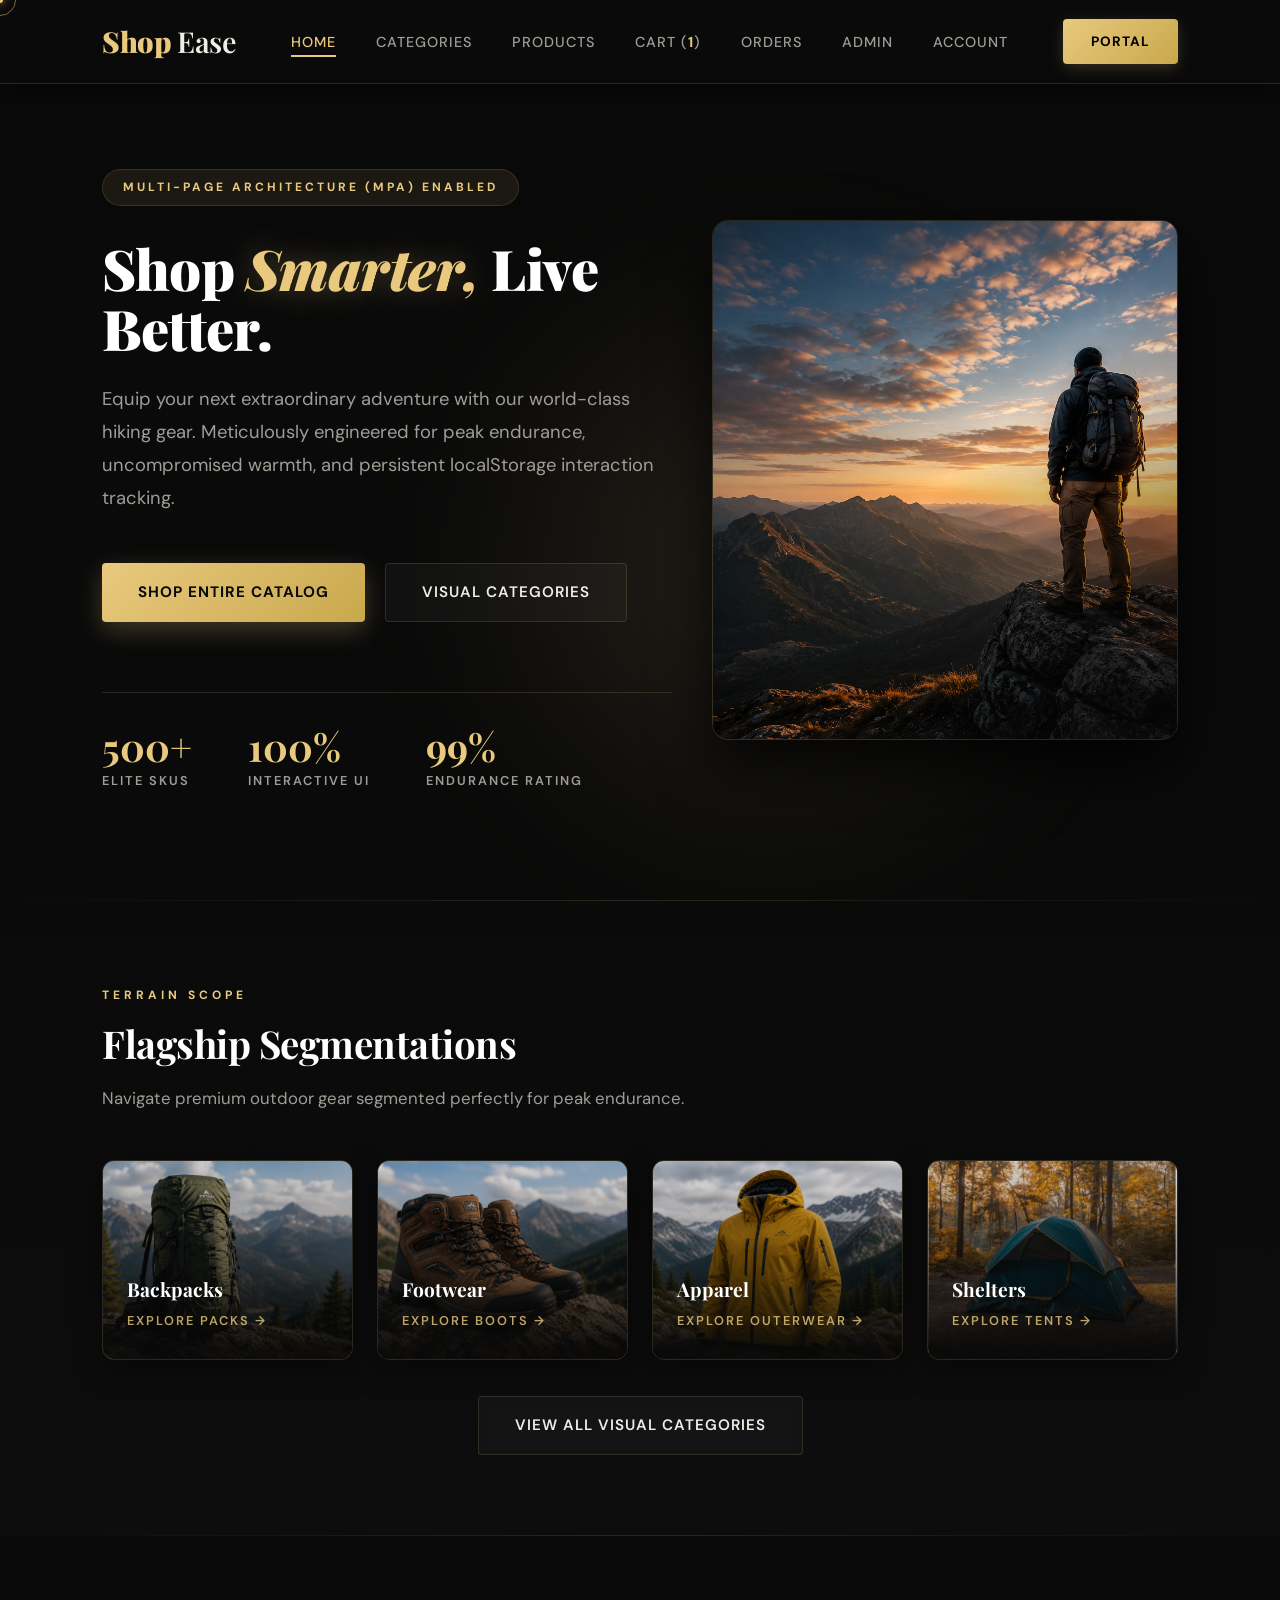
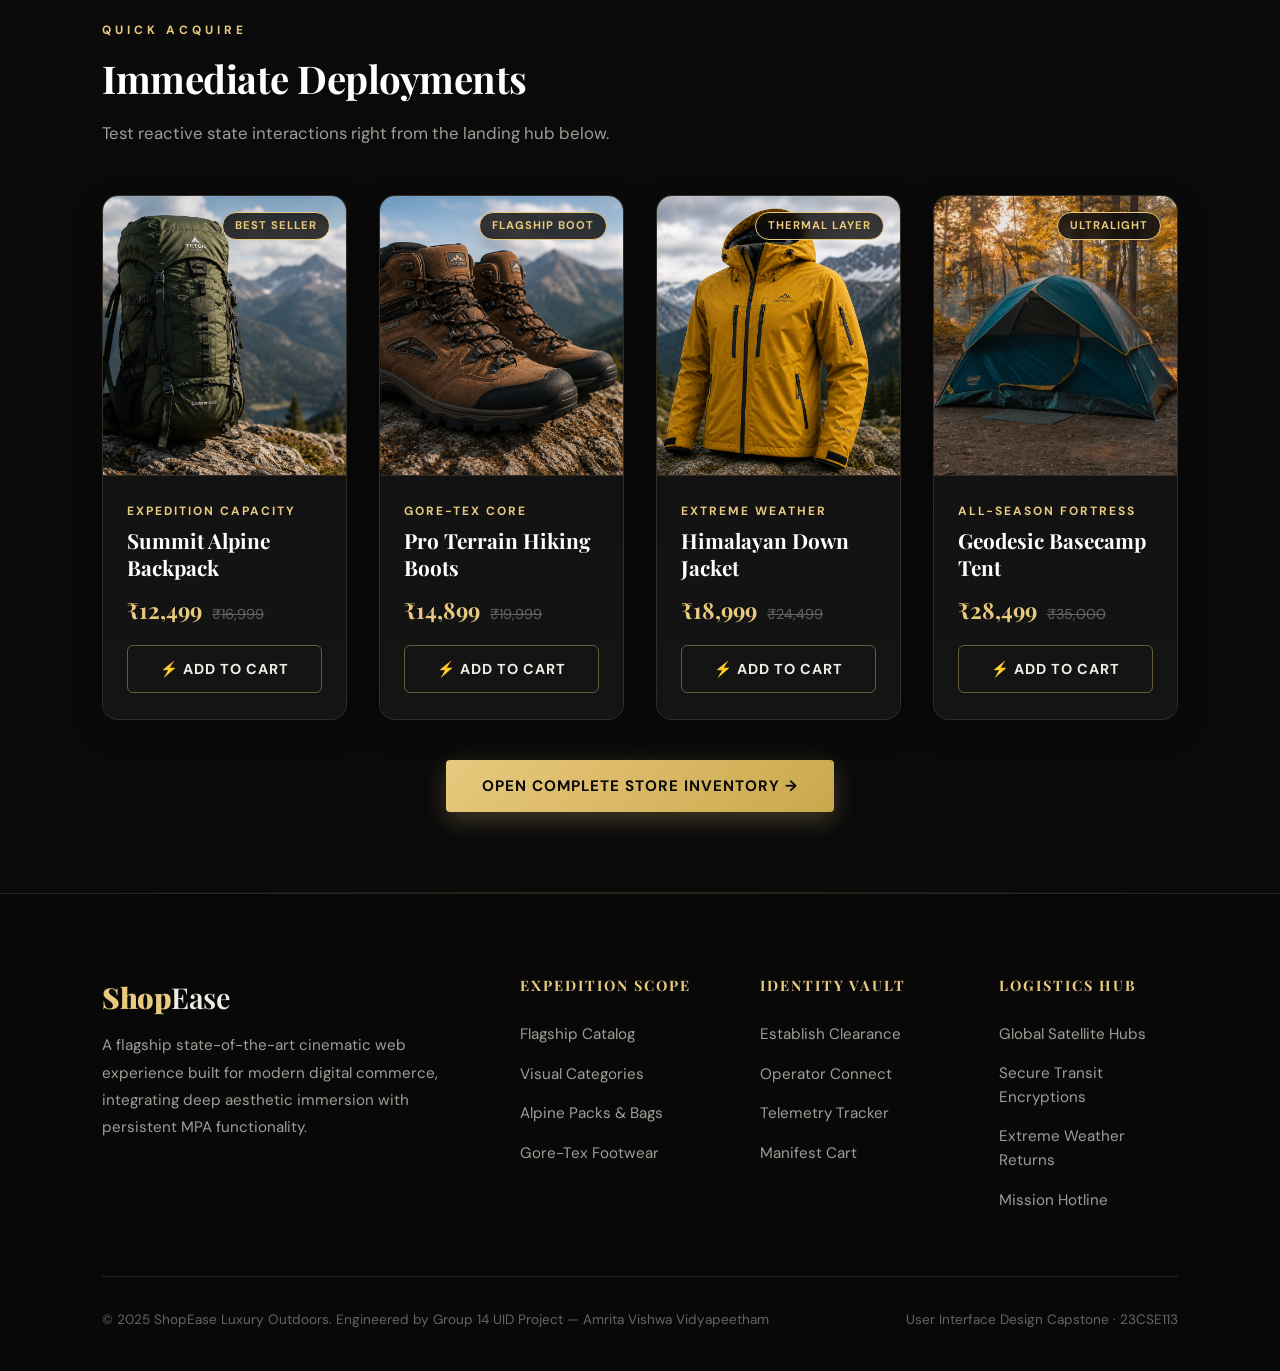
==== commit 159fd2b5: "Add files via upload" ====
--- a/src/index.html
+++ b/src/index.html
@@ -4,7 +4,7 @@
 <head>
   <meta charset="UTF-8">
   <meta name="viewport" content="width=device-width, initial-scale=1.0">
-  <title>EverClimb – Luxury Outdoor E-Commerce Store</title>
+  <title>ShopEase – Luxury Outdoor Store | Home</title>
   <link rel="stylesheet" href="style.css">
 </head>
 
@@ -13,43 +13,42 @@
   <div id="cursor-dot"></div>
   <div id="cursor-ring"></div>
 
-  <!-- ── NAV ── -->
+  <!-- ── MPA NAVIGATION ── -->
   <nav>
-    <a href="#home" class="logo">Ever<span>Climb</span></a>
+    <a href="index.html" class="logo">Shop<span>Ease</span></a>
     <ul id="nav-menu">
-      <li><a href="#home" class="active">Home</a></li>
-      <li><a href="#categories">Categories</a></li>
-      <li><a href="#products">Products</a></li>
-      <li><a href="#cart">Cart</a></li>
-      <li><a href="#orders">Orders</a></li>
-      <li><a href="#admin">Admin</a></li>
-      <li><a href="#auth">Account</a></li>
+      <li><a href="index.html" class="active">Home</a></li>
+      <li><a href="categories.html">Categories</a></li>
+      <li><a href="products.html">Products</a></li>
+      <li><a href="cart.html">Cart (<span id="nav-cart-count" style="color: var(--accent); font-weight: 700;">0</span>)</a></li>
+      <li><a href="orders.html">Orders</a></li>
+      <li><a href="admin.html">Admin</a></li>
+      <li><a href="account.html">Account</a></li>
     </ul>
     <div style="display: flex; align-items: center; gap: 16px;">
-      <a href="#auth" class="nav-btn" style="text-decoration: none;">Login</a>
+      <a href="account.html" class="nav-btn" style="text-decoration: none;">Portal</a>
       <button class="menu-toggle" onclick="document.getElementById('nav-menu').classList.toggle('show')">☰</button>
     </div>
   </nav>
 
-  <!-- ── HERO ── -->
+  <!-- ── CINEMATIC HERO SECTION ── -->
   <section class="hero" id="home">
     <div class="hero-content">
-      <div class="hero-tag">Cinematic Outdoor Collection — v1.0</div>
+      <div class="hero-tag">Multi-Page Architecture (MPA) Enabled</div>
       <h1>Shop <em>Smarter,</em> Live Better.</h1>
-      <p>Equip your next extraordinary adventure with our world-class hiking gear. Meticulously engineered for peak
-        endurance, uncompromised warmth, and timeless luxury in the wild.</p>
+      <p>Equip your next extraordinary adventure with our world-class hiking gear. Meticulously engineered for peak endurance, uncompromised warmth, and persistent localStorage interaction tracking.</p>
       <div class="hero-btns">
-        <a href="#products" class="btn-primary">Shop Collection</a>
-        <a href="#categories" class="btn-outline">Explore Gear</a>
+        <a href="products.html" class="btn-primary">Shop Entire Catalog</a>
+        <a href="categories.html" class="btn-outline">Visual Categories</a>
       </div>
       <div class="hero-stats">
         <div>
           <div class="stat-val">500+</div>
-          <div class="stat-label">Elite Products</div>
+          <div class="stat-label">Elite SKUs</div>
         </div>
         <div>
-          <div class="stat-val">12K+</div>
-          <div class="stat-label">Adventurers</div>
+          <div class="stat-val">100%</div>
+          <div class="stat-label">Interactive UI</div>
         </div>
         <div>
           <div class="stat-val">99%</div>
@@ -64,100 +63,58 @@
 
   <div class="divider"></div>
 
-  <!-- ── CATEGORIES ── -->
-  <section class="categories" id="categories">
-    <div class="section-header">
-      <div class="section-label">Expedition Scope</div>
-      <h2 class="section-title">Visual Terrain Categories</h2>
-      <p class="section-sub">Navigate our premium outdoor gear meticulously segmented for superior trail performance and
-        basecamp survival.</p>
-    </div>
-    <div class="cat-grid">
-      <a href="#products" class="cat-card">
+  <!-- ── FEATURED EXPEDITION CATEGORIES PREVIEW ── -->
+  <section class="categories" style="padding-top: 80px; padding-bottom: 80px;">
+    <div class="section-header" style="margin-bottom: 48px;">
+      <div class="section-label">Terrain Scope</div>
+      <h2 class="section-title" style="font-size: 2.4rem;">Flagship Segmentations</h2>
+      <p class="section-sub">Navigate premium outdoor gear segmented perfectly for peak endurance.</p>
+    </div>
+    <div class="cat-grid" style="grid-template-columns: repeat(4, 1fr);">
+      <a href="products.html" class="cat-card" style="height: 200px;">
         <img src="images/Hiking Backpack.png" class="cat-img" alt="Backpacks">
         <div class="cat-overlay">
-          <div class="cat-name">Backpacks</div>
+          <div class="cat-name" style="font-size: 1.2rem;">Backpacks</div>
           <div class="cat-link-text">Explore Packs →</div>
         </div>
       </a>
-      <a href="#products" class="cat-card">
+      <a href="products.html" class="cat-card" style="height: 200px;">
         <img src="images/hiking boots.png" class="cat-img" alt="Footwear">
         <div class="cat-overlay">
-          <div class="cat-name">Footwear</div>
+          <div class="cat-name" style="font-size: 1.2rem;">Footwear</div>
           <div class="cat-link-text">Explore Boots →</div>
         </div>
       </a>
-      <a href="#products" class="cat-card">
+      <a href="products.html" class="cat-card" style="height: 200px;">
         <img src="images/jacket.png" class="cat-img" alt="Apparel">
         <div class="cat-overlay">
-          <div class="cat-name">Apparel</div>
+          <div class="cat-name" style="font-size: 1.2rem;">Apparel</div>
           <div class="cat-link-text">Explore Outerwear →</div>
         </div>
       </a>
-      <a href="#products" class="cat-card">
+      <a href="products.html" class="cat-card" style="height: 200px;">
         <img src="images/tent.png" class="cat-img" alt="Shelters">
         <div class="cat-overlay">
-          <div class="cat-name">Shelters</div>
+          <div class="cat-name" style="font-size: 1.2rem;">Shelters</div>
           <div class="cat-link-text">Explore Tents →</div>
         </div>
       </a>
-      <a href="#products" class="cat-card">
-        <img src="images/bag (1).png" class="cat-img" alt="Sleeping Bags">
-        <div class="cat-overlay">
-          <div class="cat-name">Sleeping Gear</div>
-          <div class="cat-link-text">Explore Warmth →</div>
-        </div>
-      </a>
-      <a href="#products" class="cat-card">
-        <img src="images/water bottle.png" class="cat-img" alt="Hydration">
-        <div class="cat-overlay">
-          <div class="cat-name">Hydration</div>
-          <div class="cat-link-text">Explore Bottles →</div>
-        </div>
-      </a>
-      <a href="#products" class="cat-card">
-        <img src="images/compass.png" class="cat-img" alt="Navigation">
-        <div class="cat-overlay">
-          <div class="cat-name">Navigation</div>
-          <div class="cat-link-text">Explore Compasses →</div>
-        </div>
-      </a>
-      <a href="#products" class="cat-card">
-        <img src="images/mountain landscape.png" class="cat-img" alt="Trail Essentials">
-        <div class="cat-overlay">
-          <div class="cat-name">Essentials</div>
-          <div class="cat-link-text">Explore Terrain →</div>
-        </div>
-      </a>
+    </div>
+    <div style="text-align: center; margin-top: 36px;">
+      <a href="categories.html" class="btn-outline">View All Visual Categories</a>
     </div>
   </section>
 
   <div class="divider"></div>
 
-  <!-- ── PRODUCTS ── -->
-  <section class="products-section" id="products">
-    <div class="section-header">
-      <div class="section-label">Featured Equipment</div>
-      <h2 class="section-title">Cinematic Hiking Gear</h2>
-      <p class="section-sub">Engineered to excel in the most challenging terrain. Browse our authenticated flagship
-        catalog built with lightweight premium materials.</p>
-    </div>
-
-    <!-- Search bar -->
-    <div class="search-filter-bar">
-      <input type="text" placeholder="Search elite outdoor equipment..." class="search-input">
-      <select class="filter-select">
-        <option>All Equipment Categories</option>
-        <option>Backpacks &amp; Bags</option>
-        <option>Footwear &amp; Boots</option>
-        <option>Apparel &amp; Protection</option>
-        <option>Basecamp Shelters</option>
-      </select>
-      <button class="btn-primary" style="padding: 14px 32px; border-radius: 4px;">Filter</button>
-    </div>
-
-    <div class="products-grid">
-      <!-- Card 1 -->
+  <!-- ── HIGHLIGHT PRODUCTS PREVIEW WITH IMMEDIATE INTERACTION ── -->
+  <section class="products-section" style="padding-top: 80px; padding-bottom: 80px;">
+    <div class="section-header" style="margin-bottom: 48px;">
+      <div class="section-label">Quick Acquire</div>
+      <h2 class="section-title" style="font-size: 2.4rem;">Immediate Deployments</h2>
+      <p class="section-sub">Test reactive state interactions right from the landing hub below.</p>
+    </div>
+    <div class="products-grid" style="grid-template-columns: repeat(4, 1fr);">
       <div class="product-card">
         <div class="product-tag">Best Seller</div>
         <div class="product-img-wrapper">
@@ -170,15 +127,14 @@
             <span class="product-price">₹12,499</span>
             <span class="product-old-price">₹16,999</span>
           </div>
-          <button class="btn-explore" onclick="window.location.href='#cart'">Explore Now →</button>
-        </div>
-      </div>
-
-      <!-- Card 2 -->
+          <button class="btn-explore" onclick="addToCart(1)">⚡ Add to Cart</button>
+        </div>
+      </div>
+
       <div class="product-card">
         <div class="product-tag">Flagship Boot</div>
         <div class="product-img-wrapper">
-          <img src="images/hiking boots.png" class="product-img" alt="Hiking Boots">
+          <img src="images/hiking boots.png" class="product-img" alt="Boots">
         </div>
         <div class="product-info">
           <div class="product-subtitle">Gore-Tex Core</div>
@@ -187,11 +143,10 @@
             <span class="product-price">₹14,899</span>
             <span class="product-old-price">₹19,999</span>
           </div>
-          <button class="btn-explore" onclick="window.location.href='#cart'">Explore Now →</button>
-        </div>
-      </div>
-
-      <!-- Card 3 -->
+          <button class="btn-explore" onclick="addToCart(2)">⚡ Add to Cart</button>
+        </div>
+      </div>
+
       <div class="product-card">
         <div class="product-tag">Thermal Layer</div>
         <div class="product-img-wrapper">
@@ -204,11 +159,10 @@
             <span class="product-price">₹18,999</span>
             <span class="product-old-price">₹24,499</span>
           </div>
-          <button class="btn-explore" onclick="window.location.href='#cart'">Explore Now →</button>
-        </div>
-      </div>
-
-      <!-- Card 4 -->
+          <button class="btn-explore" onclick="addToCart(3)">⚡ Add to Cart</button>
+        </div>
+      </div>
+
       <div class="product-card">
         <div class="product-tag">Ultralight</div>
         <div class="product-img-wrapper">
@@ -221,414 +175,12 @@
             <span class="product-price">₹28,499</span>
             <span class="product-old-price">₹35,000</span>
           </div>
-          <button class="btn-explore" onclick="window.location.href='#cart'">Explore Now →</button>
-        </div>
-      </div>
-
-      <!-- Card 5 -->
-      <div class="product-card">
-        <div class="product-tag">-20°C Certified</div>
-        <div class="product-img-wrapper">
-          <img src="images/bag (1).png" class="product-img" alt="Sleeping Bag">
-        </div>
-        <div class="product-info">
-          <div class="product-subtitle">Down Insulation</div>
-          <div class="product-title">Thermal Arctic Sleeping Bag</div>
-          <div class="product-price-row">
-            <span class="product-price">₹9,999</span>
-            <span class="product-old-price">₹13,500</span>
-          </div>
-          <button class="btn-explore" onclick="window.location.href='#cart'">Explore Now →</button>
-        </div>
-      </div>
-
-      <!-- Card 6 -->
-      <div class="product-card">
-        <div class="product-tag">Vacuum Seal</div>
-        <div class="product-img-wrapper">
-          <img src="images/water bottle.png" class="product-img" alt="Water Bottle">
-        </div>
-        <div class="product-info">
-          <div class="product-subtitle">24-Hour Hot/Cold</div>
-          <div class="product-title">Titanium Water Flask</div>
-          <div class="product-price-row">
-            <span class="product-price">₹2,499</span>
-            <span class="product-old-price">₹3,499</span>
-          </div>
-          <button class="btn-explore" onclick="window.location.href='#cart'">Explore Now →</button>
-        </div>
-      </div>
-
-      <!-- Card 7 -->
-      <div class="product-card">
-        <div class="product-tag">Precision Grade</div>
-        <div class="product-img-wrapper">
-          <img src="images/compass.png" class="product-img" alt="Compass Accessories">
-        </div>
-        <div class="product-info">
-          <div class="product-subtitle">Global Needle System</div>
-          <div class="product-title">Expedition Compass Kit</div>
-          <div class="product-price-row">
-            <span class="product-price">₹3,899</span>
-            <span class="product-old-price">₹4,999</span>
-          </div>
-          <button class="btn-explore" onclick="window.location.href='#cart'">Explore Now →</button>
-        </div>
-      </div>
-
-      <!-- Card 8 -->
-      <div class="product-card">
-        <div class="product-tag">Trail Master</div>
-        <div class="product-img-wrapper">
-          <img src="images/boots.png" class="product-img" alt="Advanced Boots">
-        </div>
-        <div class="product-info">
-          <div class="product-subtitle">Vibram Outsole</div>
-          <div class="product-title">Advanced Trekking Boots</div>
-          <div class="product-price-row">
-            <span class="product-price">₹13,299</span>
-            <span class="product-old-price">₹17,999</span>
-          </div>
-          <button class="btn-explore" onclick="window.location.href='#cart'">Explore Now →</button>
-        </div>
-      </div>
-    </div>
-  </section>
-
-  <div class="divider"></div>
-
-  <!-- ── CART ── -->
-  <section class="cart-section" id="cart">
-    <div class="section-header">
-      <div class="section-label">Active Allocation</div>
-      <h2 class="section-title">Your Basecamp Cart</h2>
-      <p class="section-sub">Review your selected top-tier items, configure specific unit quantifications, and
-        authenticate checkout deployment.</p>
-    </div>
-    <div class="cart-layout">
-      <div class="cart-items">
-        <div class="cart-item">
-          <img src="images/Hiking Backpack.png" class="cart-item-img" alt="Backpack">
-          <div class="cart-item-details">
-            <div class="cart-item-title">Summit Alpine Backpack</div>
-            <div class="cart-item-category">Expedition Pack</div>
-            <div class="cart-item-price">₹12,499</div>
-            <div class="qty-control" style="margin-top: 10px;">
-              <button class="qty-btn">−</button>
-              <span class="qty-val">1</span>
-              <button class="qty-btn">+</button>
-            </div>
-          </div>
-          <button class="remove-btn">Remove</button>
-        </div>
-        <div class="cart-item">
-          <img src="images/hiking boots.png" class="cart-item-img" alt="Boots">
-          <div class="cart-item-details">
-            <div class="cart-item-title">Pro Terrain Hiking Boots</div>
-            <div class="cart-item-category">Flagship Footwear</div>
-            <div class="cart-item-price">₹14,899</div>
-            <div class="qty-control" style="margin-top: 10px;">
-              <button class="qty-btn">−</button>
-              <span class="qty-val">1</span>
-              <button class="qty-btn">+</button>
-            </div>
-          </div>
-          <button class="remove-btn">Remove</button>
-        </div>
-      </div>
-      <div class="cart-summary">
-        <div class="summary-title">Manifest Summary</div>
-        <div class="summary-row"><span>Equipment Subtotal</span><span>₹27,398</span></div>
-        <div class="summary-row"><span>Secure Logistics</span><span>₹200</span></div>
-        <div class="summary-row"><span>Expedition Credit</span><span style="color:#6cc86c;">−₹1,500</span></div>
-        <div class="summary-row total">
-          <span>Net Obligation</span>
-          <span class="total-val">₹26,098</span>
-        </div>
-        <button class="checkout-btn">Authorize Dispatch →</button>
-        <p style="font-size:0.75rem;color:var(--muted);text-align:center;margin-top:16px;">Encrypted Gateway
-          Authentication Supported</p>
-      </div>
-    </div>
-  </section>
-
-  <div class="divider"></div>
-
-  <!-- ── ORDERS ── -->
-  <section class="orders-section" id="orders">
-    <div class="section-header">
-      <div class="section-label">Logistics Tracking</div>
-      <h2 class="section-title">Deployment Registry</h2>
-      <p class="section-sub">Monitor active courier transit progress and audit previous certified operational dispatches
-        directly.</p>
-    </div>
-
-    <div class="order-card">
-      <div class="order-info">
-        <div class="order-id">#EXP-2025-8821</div>
-        <div class="order-meta">Authorized: 12 May 2025 &nbsp;·&nbsp; 2 Units</div>
-        <div class="order-items-preview" style="margin-top: 4px;">Summit Pack, Pro Boots</div>
-      </div>
-      <span class="status-badge status-delivered">Delivered</span>
-      <div class="order-total-block">
-        <div class="order-total-label">Dispatched Net</div>
-        <div class="order-total">₹26,098</div>
-      </div>
-    </div>
-
-    <div class="order-card">
-      <div class="order-info">
-        <div class="order-id">#EXP-2025-8604</div>
-        <div class="order-meta">Authorized: 04 May 2025 &nbsp;·&nbsp; 1 Unit</div>
-        <div class="order-items-preview" style="margin-top: 4px;">Himalayan Down Jacket</div>
-      </div>
-      <span class="status-badge status-shipped">In Transit</span>
-      <div class="order-total-block">
-        <div class="order-total-label">Dispatched Net</div>
-        <div class="order-total">₹18,999</div>
-      </div>
-    </div>
-
-    <div class="order-card">
-      <div class="order-info">
-        <div class="order-id">#EXP-2025-7940</div>
-        <div class="order-meta">Authorized: 18 Apr 2025 &nbsp;·&nbsp; 3 Units</div>
-        <div class="order-items-preview" style="margin-top: 4px;">Tent, Compass, Flask Kit</div>
-      </div>
-      <span class="status-badge status-pending">Staging</span>
-      <div class="order-total-block">
-        <div class="order-total-label">Dispatched Net</div>
-        <div class="order-total">₹34,897</div>
-      </div>
-    </div>
-  </section>
-
-  <div class="divider"></div>
-
-  <!-- ── AUTH ── -->
-  <section class="auth-section" id="auth">
-    <div class="section-header">
-      <div class="section-label">Identity Clearance</div>
-      <h2 class="section-title">Explorer Portal</h2>
-      <p class="section-sub">Create authenticated user profiles for automatic billing address fulfillment or initiate
-        encrypted administrative override access.</p>
-    </div>
-    <div class="auth-grid">
-      <div class="auth-box">
-        <h3>Operator Registry</h3>
-        <div class="form-group"><label>Full Legal Name</label><input type="text" placeholder="Commander Alex"></div>
-        <div class="form-group"><label>Secure Comm Channel</label><input type="email" placeholder="alex@expedition.org">
-        </div>
-        <div class="form-group"><label>Passphrase</label><input type="password" placeholder="••••••••••••"></div>
-        <div class="form-group"><label>Verify Passphrase</label><input type="password" placeholder="••••••••••••"></div>
-        <button class="form-submit">Establish Profile →</button>
-      </div>
-      <div class="auth-box">
-        <h3>System Authenticate</h3>
-        <div class="form-group"><label>Secure Comm Channel</label><input type="email" placeholder="alex@expedition.org">
-        </div>
-        <div class="form-group"><label>Passphrase</label><input type="password" placeholder="••••••••••••"></div>
-        <p style="font-size:0.85rem;color:var(--muted);margin:12px 0 24px;">Passphrase lost? <span
-            style="color:var(--accent);text-decoration:underline;cursor:pointer;">Issue Override Token</span></p>
-        <button class="form-submit">Initialize Stream →</button>
-        <p style="font-size:0.85rem;color:var(--muted);margin-top:20px;text-align:center;">Deploy Session as <span
-            style="color:var(--accent);cursor:pointer;font-weight:600;">Anonymous Guest</span></p>
-      </div>
-    </div>
-  </section>
-
-  <div class="divider"></div>
-
-  <!-- ── ADMIN ── -->
-  <section class="admin-section" id="admin">
-    <div class="section-header">
-      <div class="section-label">Command Center</div>
-      <h2 class="section-title">Telemetry &amp; Management</h2>
-      <p class="section-sub">Real-time control over globally indexed catalog metrics, logistics lifecycle updates, and
-        systemic platform variables.</p>
-    </div>
-
-    <div class="admin-grid">
-      <div class="admin-stat">
-        <div class="admin-stat-icon-wrap">
-          <svg viewBox="0 0 24 24">
-            <path
-              d="M21 16.5C21 16.88 20.79 17.21 20.47 17.38L12.47 21.38C12.18 21.52 11.82 21.52 11.53 21.38L3.53 17.38C3.21 17.21 3 16.88 3 16.5V7.5C3 7.12 3.21 6.79 3.53 6.62L11.53 2.62C11.82 2.48 12.18 2.48 12.47 2.62L20.47 6.62C20.79 6.79 21 7.12 21 7.5V16.5ZM12 4.15L5.04 7.63L12 11.11L18.96 7.63L12 4.15ZM19.5 15.69V9.22L12.75 12.6V19.07L19.5 15.69ZM4.5 15.69L11.25 19.07V12.6L4.5 9.22V15.69Z" />
-          </svg>
-        </div>
-        <div class="admin-stat-val">512</div>
-        <div class="admin-stat-label">Active SKUs</div>
-      </div>
-      <div class="admin-stat">
-        <div class="admin-stat-icon-wrap">
-          <svg viewBox="0 0 24 24">
-            <path
-              d="M7 18C5.9 18 5.01 18.9 5.01 20C5.01 21.1 5.9 22 7 22C8.1 22 9 21.1 9 20C9 18.9 8.1 18 7 18ZM1 2V4H3L6.6 11.59L5.25 14.04C5.09 14.32 5 14.65 5 15C5 16.1 5.9 17 7 17H19V15H7.42C7.28 15 7.17 14.89 7.17 14.75L7.2 14.63L8.1 13H15.55C16.3 13 16.96 12.59 17.3 11.97L20.88 5.48C20.96 5.34 21 5.17 21 5C21 4.45 20.55 4 20 4H5.21L4.27 2H1ZM17 18C15.9 18 15.01 18.9 15.01 20C15.01 21.1 15.9 22 17 22C18.1 22 19 21.1 19 20C19 18.9 18.1 18 17 18Z" />
-          </svg>
-        </div>
-        <div class="admin-stat-val">1,824</div>
-        <div class="admin-stat-label">Dispatched Units</div>
-      </div>
-      <div class="admin-stat">
-        <div class="admin-stat-icon-wrap">
-          <svg viewBox="0 0 24 24">
-            <path
-              d="M12 12C14.21 12 16 10.21 16 8C16 5.79 14.21 4 12 4C9.79 4 8 5.79 8 8C8 10.21 9.79 12 12 12ZM12 14C9.33 14 4 15.34 4 18V20H20V18C20 15.34 14.67 14 12 14Z" />
-          </svg>
-        </div>
-        <div class="admin-stat-val">4,096</div>
-        <div class="admin-stat-label">Verified Operators</div>
-      </div>
-      <div class="admin-stat">
-        <div class="admin-stat-icon-wrap">
-          <svg viewBox="0 0 24 24">
-            <path
-              d="M12 2C6.48 2 2 6.48 2 12C2 17.52 6.48 22 12 22C17.52 22 22 17.52 22 12C22 6.48 17.52 2 12 2ZM13 17H11V15H13V17ZM13 13H11V7H13V13Z" />
-          </svg>
-        </div>
-        <div class="admin-stat-val">₹94L</div>
-        <div class="admin-stat-label">Indexed Volume</div>
-      </div>
-    </div>
-
-    <!-- Product Table -->
-    <div class="admin-table-panel">
-      <div class="admin-table-header">
-        <span class="admin-table-title">Flagship Inventory Index</span>
-        <button class="btn-add">+ Append SKU</button>
-      </div>
-      <table>
-        <thead>
-          <tr>
-            <th>Item Preview</th>
-            <th>Category</th>
-            <th>MSRP Base</th>
-            <th>Warehouse Level</th>
-            <th>Override Options</th>
-          </tr>
-        </thead>
-        <tbody>
-          <tr>
-            <td>
-              <div class="td-product">
-                <img src="images/Hiking Backpack.png" class="td-product-img" alt="Backpack">
-                <span style="font-weight: 700; color: var(--white);">Summit Alpine Pack</span>
-              </div>
-            </td>
-            <td>Expedition Packs</td>
-            <td style="color: var(--accent); font-weight: 700;">₹12,499</td>
-            <td>45 Units</td>
-            <td>
-              <span class="action-link action-edit">Configure</span>
-              <span class="action-link action-delete">Purge</span>
-            </td>
-          </tr>
-          <tr>
-            <td>
-              <div class="td-product">
-                <img src="images/hiking boots.png" class="td-product-img" alt="Boots">
-                <span style="font-weight: 700; color: var(--white);">Pro Terrain Boots</span>
-              </div>
-            </td>
-            <td>Premium Footwear</td>
-            <td style="color: var(--accent); font-weight: 700;">₹14,899</td>
-            <td>12 Units</td>
-            <td>
-              <span class="action-link action-edit">Configure</span>
-              <span class="action-link action-delete">Purge</span>
-            </td>
-          </tr>
-          <tr>
-            <td>
-              <div class="td-product">
-                <img src="images/jacket.png" class="td-product-img" alt="Jacket">
-                <span style="font-weight: 700; color: var(--white);">Himalayan Down Jacket</span>
-              </div>
-            </td>
-            <td>Outerwear Layer</td>
-            <td style="color: var(--accent); font-weight: 700;">₹18,999</td>
-            <td>80 Units</td>
-            <td>
-              <span class="action-link action-edit">Configure</span>
-              <span class="action-link action-delete">Purge</span>
-            </td>
-          </tr>
-          <tr>
-            <td>
-              <div class="td-product">
-                <img src="images/tent.png" class="td-product-img" alt="Tent">
-                <span style="font-weight: 700; color: var(--white);">Geodesic Basecamp Tent</span>
-              </div>
-            </td>
-            <td>Shelters</td>
-            <td style="color: var(--accent); font-weight: 700;">₹28,499</td>
-            <td style="color: #e05555; font-weight: 600;">0 Units (Backordered)</td>
-            <td>
-              <span class="action-link action-edit">Configure</span>
-              <span class="action-link action-delete">Purge</span>
-            </td>
-          </tr>
-        </tbody>
-      </table>
-    </div>
-
-    <!-- Orders Table -->
-    <div class="admin-table-panel">
-      <div class="admin-table-header">
-        <span class="admin-table-title">Operational Transit Controller</span>
-      </div>
-      <table>
-        <thead>
-          <tr>
-            <th>Deployment ID</th>
-            <th>Recipient Handler</th>
-            <th>Obligation Net</th>
-            <th>Status Telemetry</th>
-            <th>Override State</th>
-          </tr>
-        </thead>
-        <tbody>
-          <tr>
-            <td style="font-weight: 700; color: var(--accent);">#EXP-8821</td>
-            <td>Commander Alex</td>
-            <td style="font-weight: 700;">₹26,098</td>
-            <td><span class="status-badge status-delivered">Delivered</span></td>
-            <td>
-              <select class="select-status">
-                <option>Delivered</option>
-                <option>In Transit</option>
-                <option>Staging</option>
-              </select>
-            </td>
-          </tr>
-          <tr>
-            <td style="font-weight: 700; color: var(--accent);">#EXP-8604</td>
-            <td>Specialist Arjun</td>
-            <td style="font-weight: 700;">₹18,999</td>
-            <td><span class="status-badge status-shipped">In Transit</span></td>
-            <td>
-              <select class="select-status">
-                <option selected>In Transit</option>
-                <option>Delivered</option>
-                <option>Staging</option>
-              </select>
-            </td>
-          </tr>
-          <tr>
-            <td style="font-weight: 700; color: var(--accent);">#EXP-7940</td>
-            <td>Director Priya</td>
-            <td style="font-weight: 700;">₹34,897</td>
-            <td><span class="status-badge status-pending">Staging</span></td>
-            <td>
-              <select class="select-status">
-                <option selected>Staging</option>
-                <option>In Transit</option>
-                <option>Delivered</option>
-              </select>
-            </td>
-          </tr>
-        </tbody>
-      </table>
+          <button class="btn-explore" onclick="addToCart(4)">⚡ Add to Cart</button>
+        </div>
+      </div>
+    </div>
+    <div style="text-align: center; margin-top: 40px;">
+      <a href="products.html" class="btn-primary" style="padding: 14px 36px;">Open Complete Store Inventory →</a>
     </div>
   </section>
 
@@ -638,99 +190,44 @@
   <footer>
     <div class="footer-grid">
       <div class="footer-brand">
-        <a href="#home" class="logo" style="margin-bottom: 12px; display: block;">Shop<span>Ease</span></a>
-        <p>A flagship state-of-the-art cinematic web experience built for modern digital commerce, integrating deep
-          aesthetic immersion with flawless accessibility.</p>
+        <a href="index.html" class="logo" style="margin-bottom: 12px; display: block;">Shop<span>Ease</span></a>
+        <p>A flagship state-of-the-art cinematic web experience built for modern digital commerce, integrating deep aesthetic immersion with persistent MPA functionality.</p>
       </div>
       <div class="footer-col">
         <h4>Expedition Scope</h4>
         <ul>
-          <li><a href="#products">Flagship Catalog</a></li>
-          <li><a href="#categories">Visual Categories</a></li>
-          <li><a href="#products">Alpine Packs &amp; Bags</a></li>
-          <li><a href="#products">Gore-Tex Footwear</a></li>
+          <li><a href="products.html">Flagship Catalog</a></li>
+          <li><a href="categories.html">Visual Categories</a></li>
+          <li><a href="products.html">Alpine Packs &amp; Bags</a></li>
+          <li><a href="products.html">Gore-Tex Footwear</a></li>
         </ul>
       </div>
       <div class="footer-col">
         <h4>Identity Vault</h4>
         <ul>
-          <li><a href="#auth">Establish Clearance</a></li>
-          <li><a href="#auth">Operator Connect</a></li>
-          <li><a href="#orders">Telemetry Tracker</a></li>
-          <li><a href="#cart">Manifest Cart</a></li>
+          <li><a href="account.html">Establish Clearance</a></li>
+          <li><a href="account.html">Operator Connect</a></li>
+          <li><a href="orders.html">Telemetry Tracker</a></li>
+          <li><a href="cart.html">Manifest Cart</a></li>
         </ul>
       </div>
       <div class="footer-col">
         <h4>Logistics Hub</h4>
         <ul>
-          <li><a href="#home">Global Satellite Hubs</a></li>
-          <li><a href="#home">Secure Transit Encryptions</a></li>
-          <li><a href="#home">Extreme Weather Returns</a></li>
-          <li><a href="#home">Mission Hotline</a></li>
+          <li><a href="index.html">Global Satellite Hubs</a></li>
+          <li><a href="index.html">Secure Transit Encryptions</a></li>
+          <li><a href="index.html">Extreme Weather Returns</a></li>
+          <li><a href="index.html">Mission Hotline</a></li>
         </ul>
       </div>
     </div>
     <div class="footer-bottom">
-      <p>© 2025 EverClimb Luxury Outdoors. Engineered by Group 14 UID Project — Amrita Vishwa Vidyapeetham</p>
+      <p>© 2025 ShopEase Luxury Outdoors. Engineered by Group 14 UID Project — Amrita Vishwa Vidyapeetham</p>
       <p>User Interface Design Capstone · 23CSE113</p>
     </div>
   </footer>
 
-  <script>
-    // Custom cursor dynamics
-    const dot = document.getElementById('cursor-dot');
-    const ring = document.getElementById('cursor-ring');
-
-    if (dot && ring) {
-      document.addEventListener('mousemove', e => {
-        dot.style.left = e.clientX + 'px';
-        dot.style.top = e.clientY + 'px';
-        ring.style.left = e.clientX + 'px';
-        ring.style.top = e.clientY + 'px';
-      });
-
-      document.addEventListener('mousedown', () => {
-        dot.style.transform = 'translate(-50%, -50%) scale(1.5)';
-        ring.style.transform = 'translate(-50%, -50%) scale(0.8)';
-      });
-
-      document.addEventListener('mouseup', () => {
-        dot.style.transform = 'translate(-50%, -50%) scale(1)';
-        ring.style.transform = 'translate(-50%, -50%) scale(1)';
-      });
-    }
-
-    // Scroll active nav state handling
-    window.addEventListener('scroll', () => {
-      const sections = document.querySelectorAll('section');
-      const navLinks = document.querySelectorAll('#nav-menu li a');
-      let current = '';
-
-      sections.forEach(section => {
-        const sectionTop = section.offsetTop;
-        if (pageYOffset >= sectionTop - 150) {
-          current = section.getAttribute('id');
-        }
-      });
-
-      navLinks.forEach(link => {
-        link.classList.remove('active');
-        if (link.getAttribute('href') === `#${current}`) {
-          link.classList.add('active');
-        }
-      });
-
-      // Navbar slim styling on deep scroll
-      const nav = document.querySelector('nav');
-      if (window.scrollY > 100) {
-        nav.style.height = '70px';
-        nav.style.background = 'rgba(8, 8, 8, 0.85)';
-      } else {
-        nav.style.height = '84px';
-        nav.style.background = 'rgba(10, 10, 10, 0.7)';
-      }
-    });
-  </script>
+  <script src="script.js"></script>
 </body>
 
 </html>
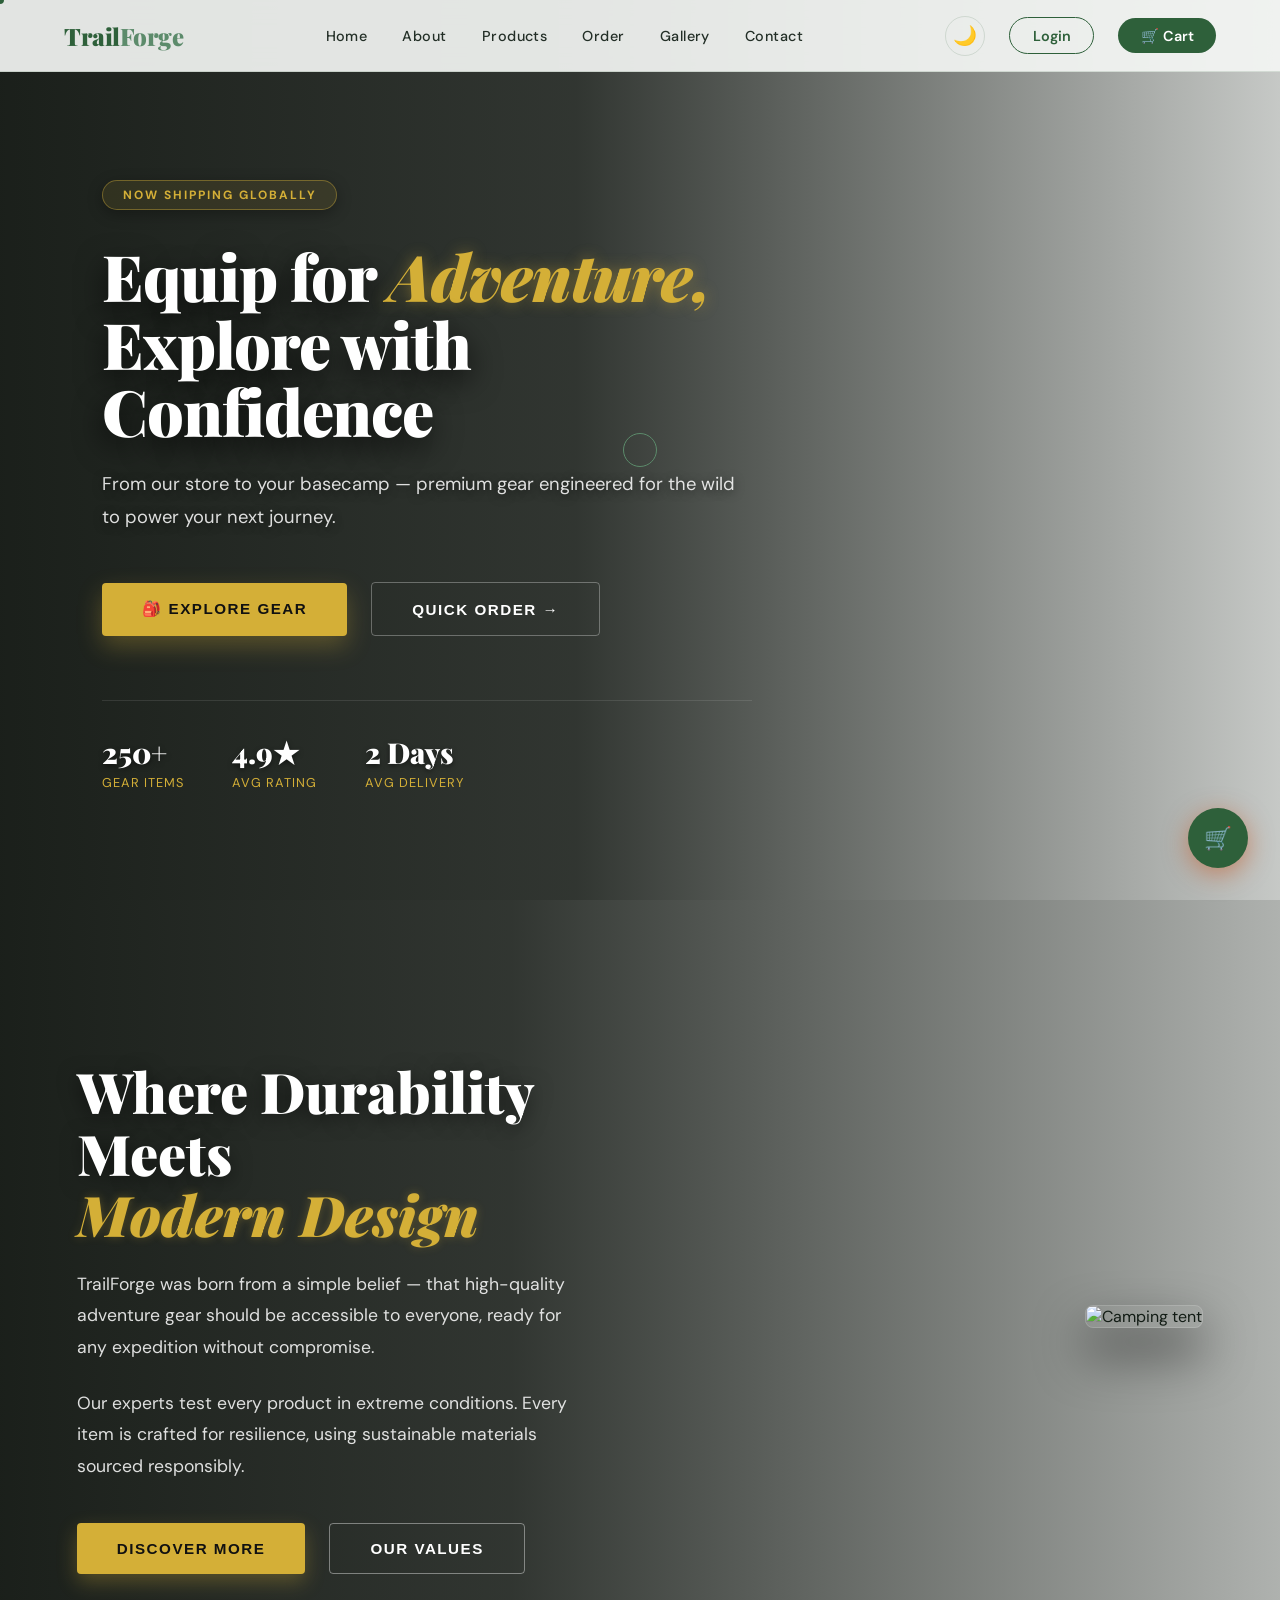
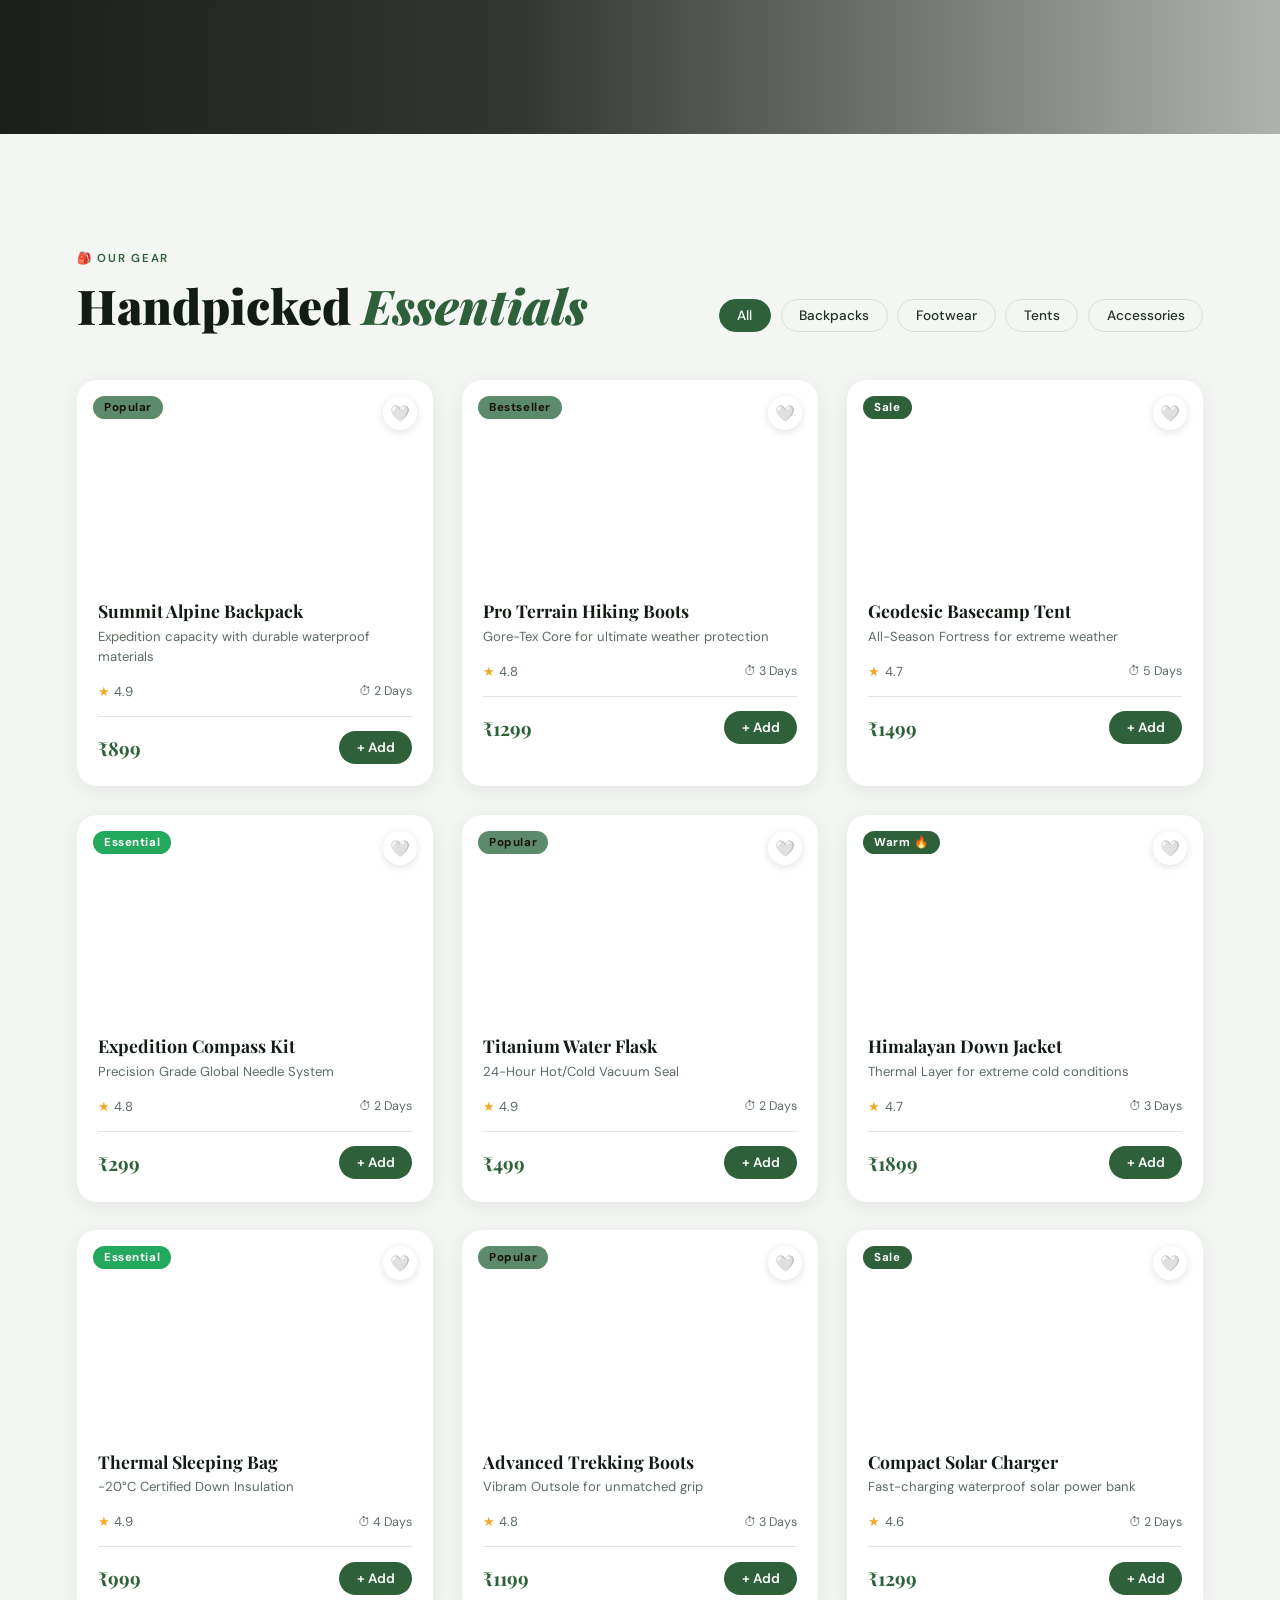
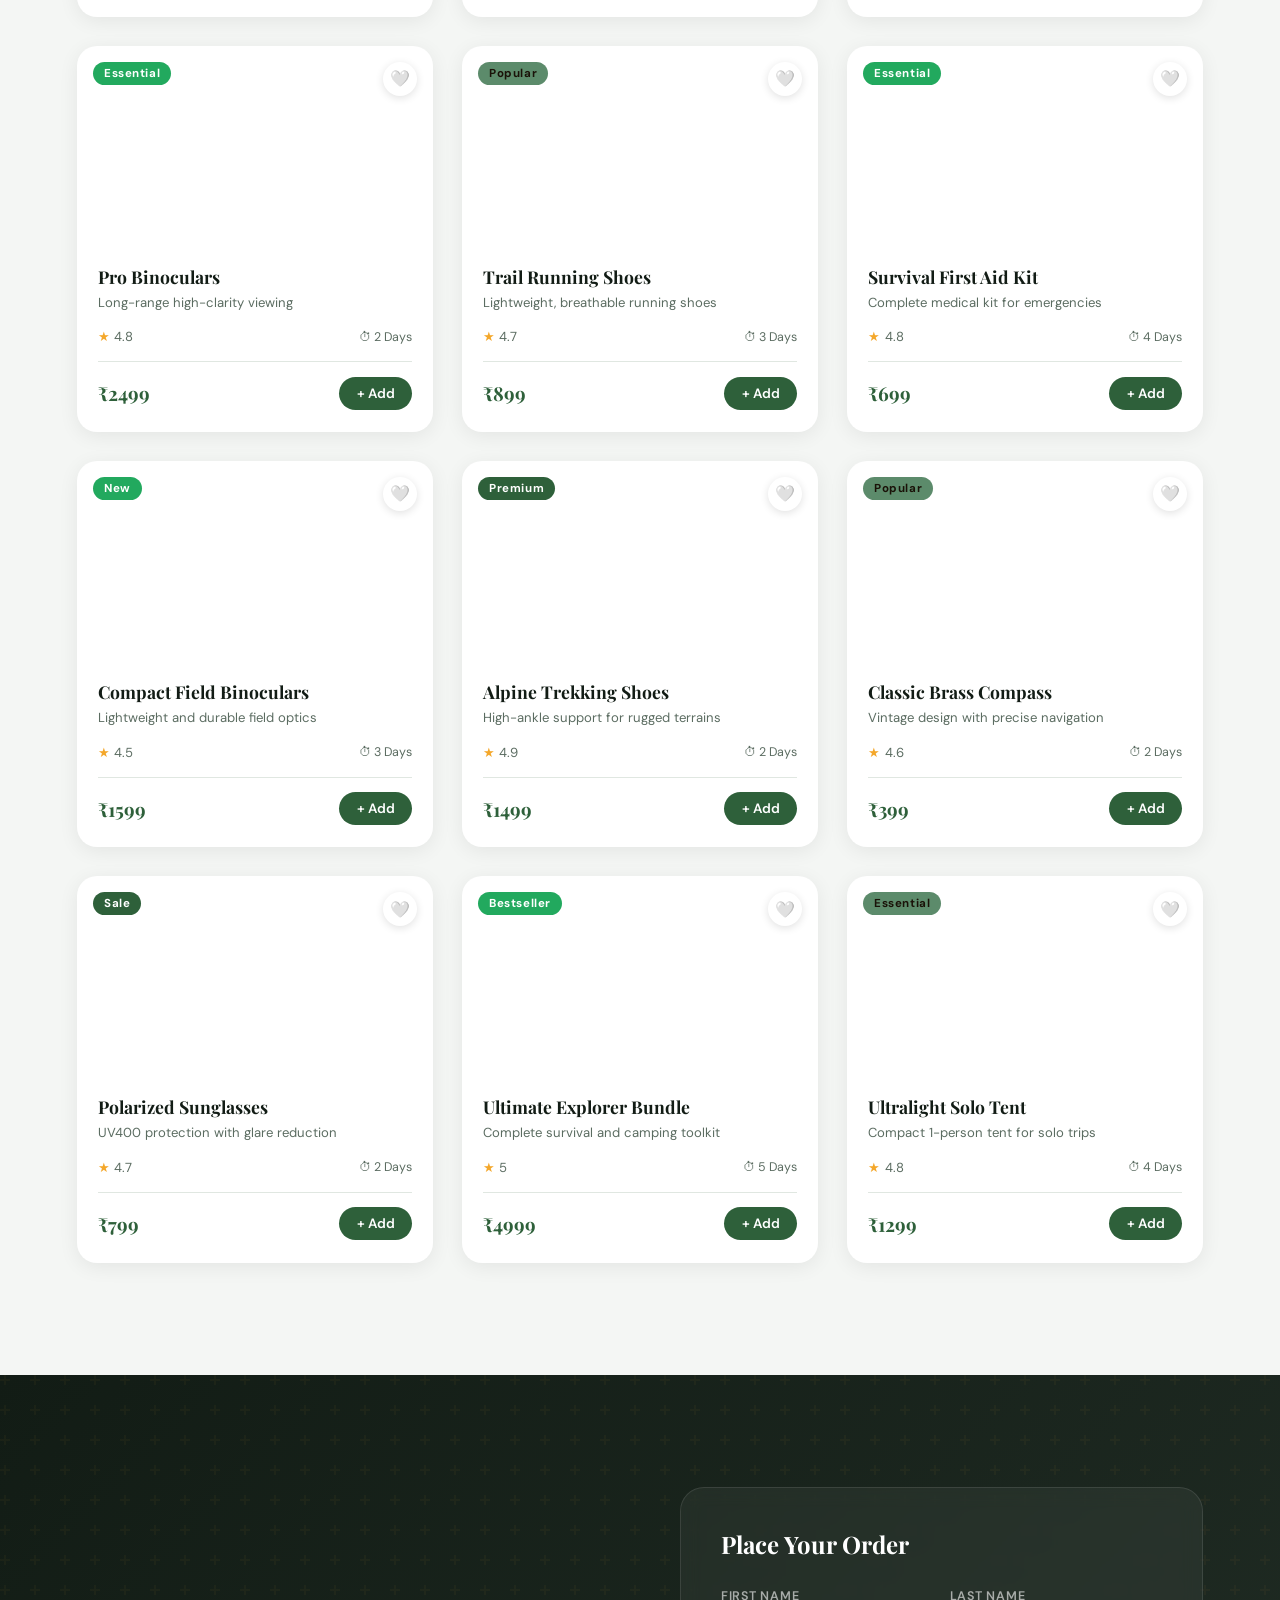
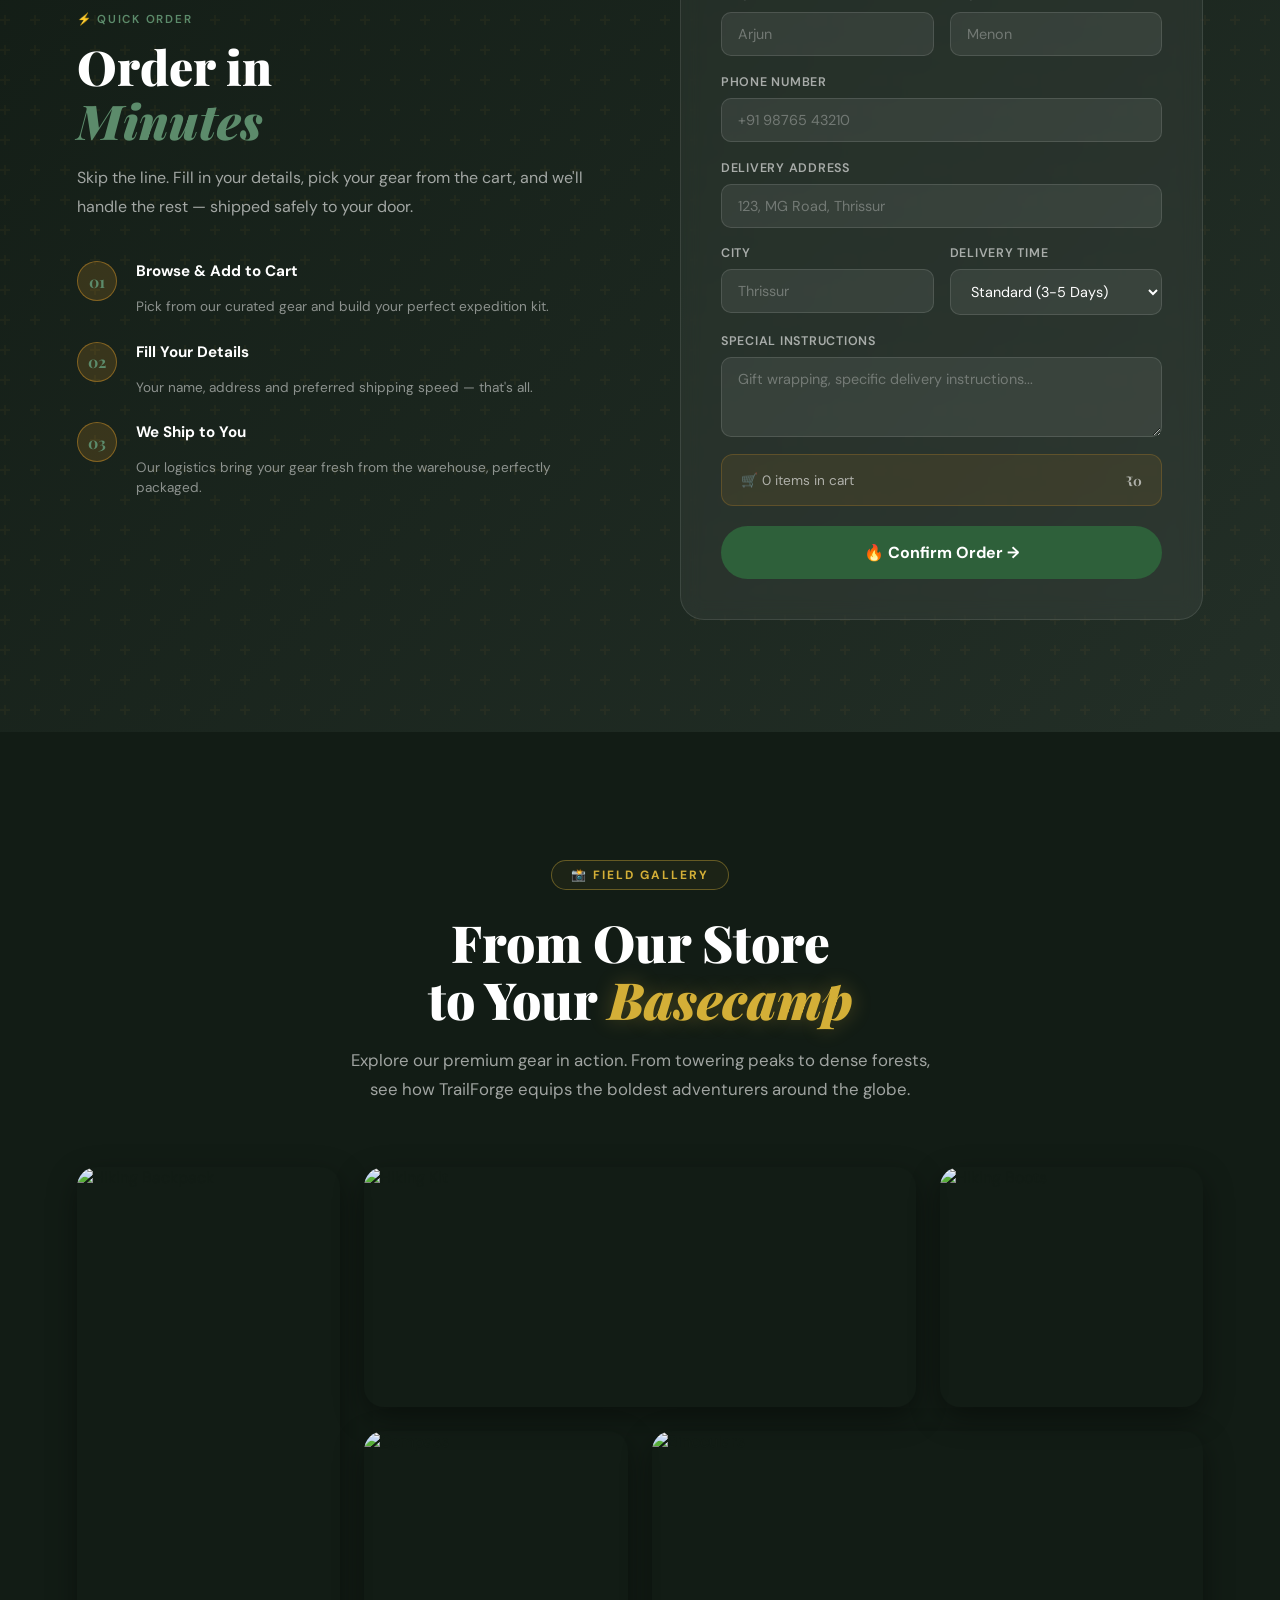
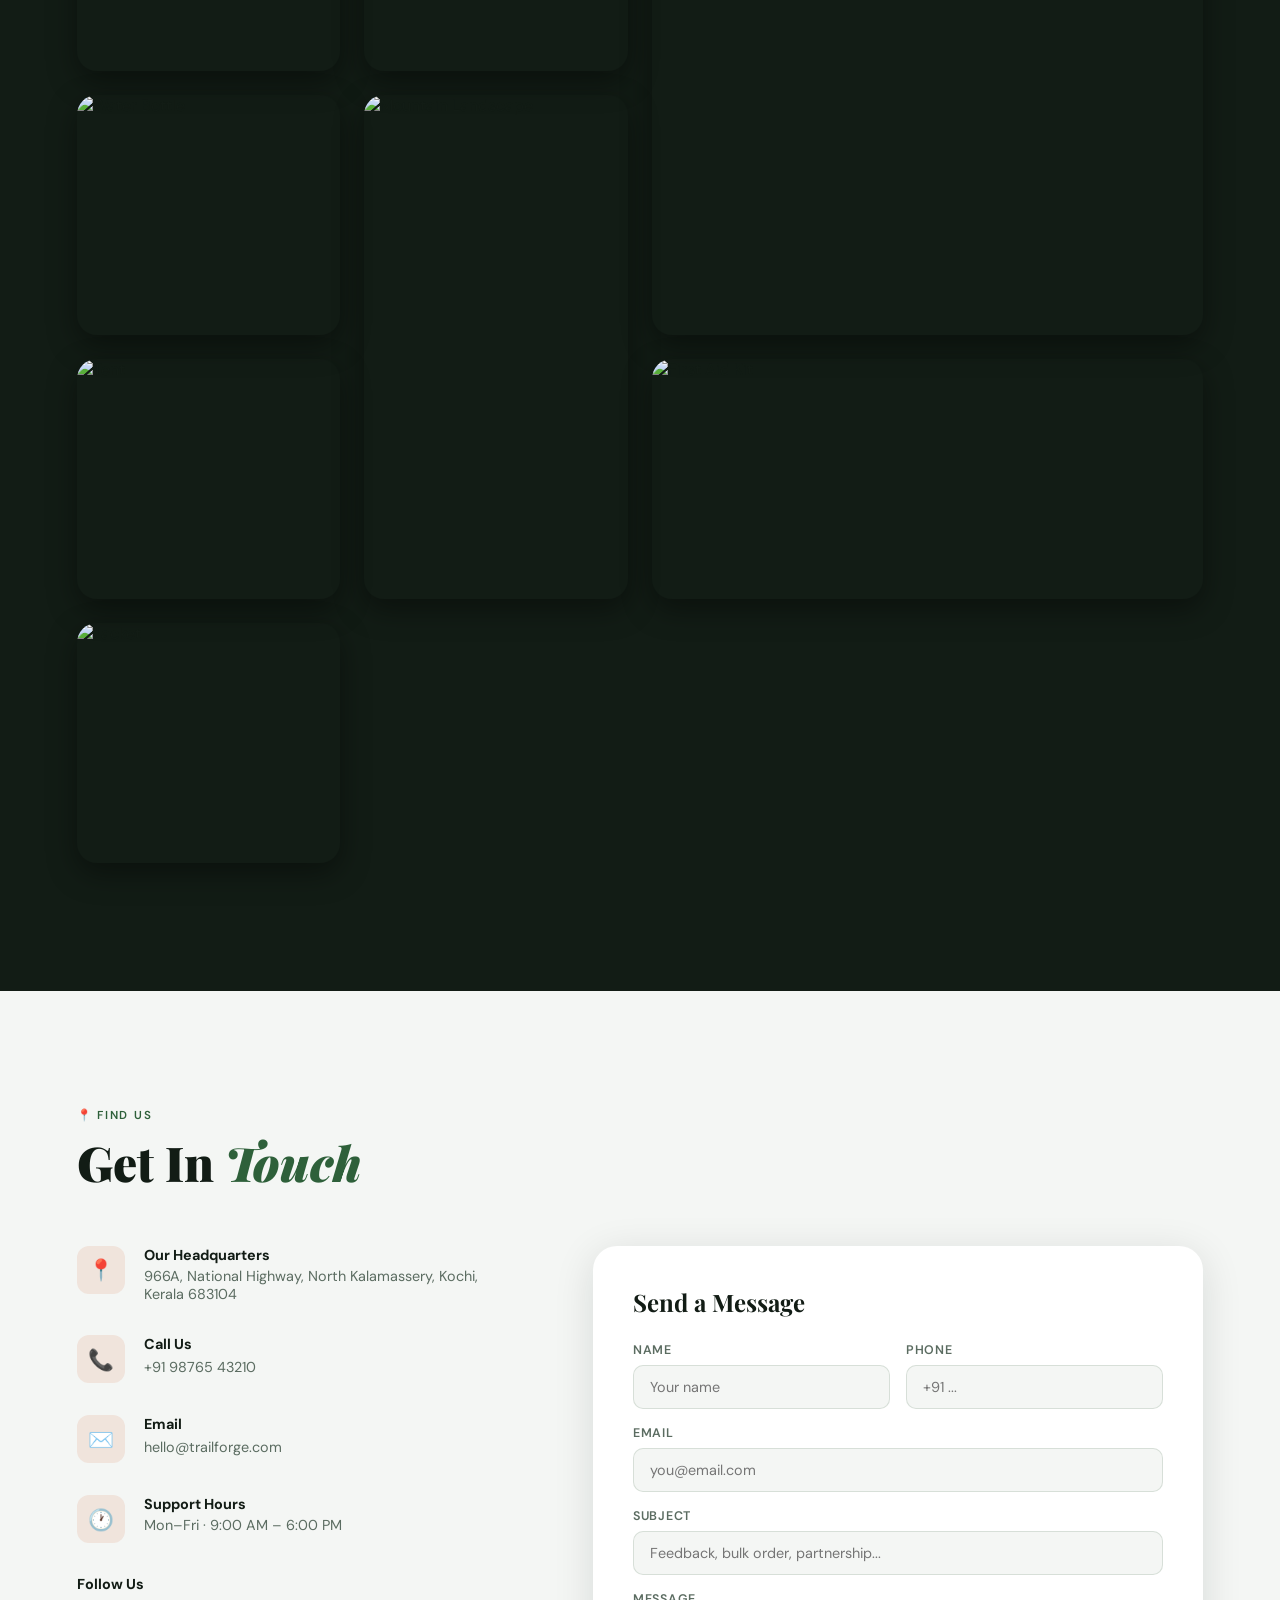
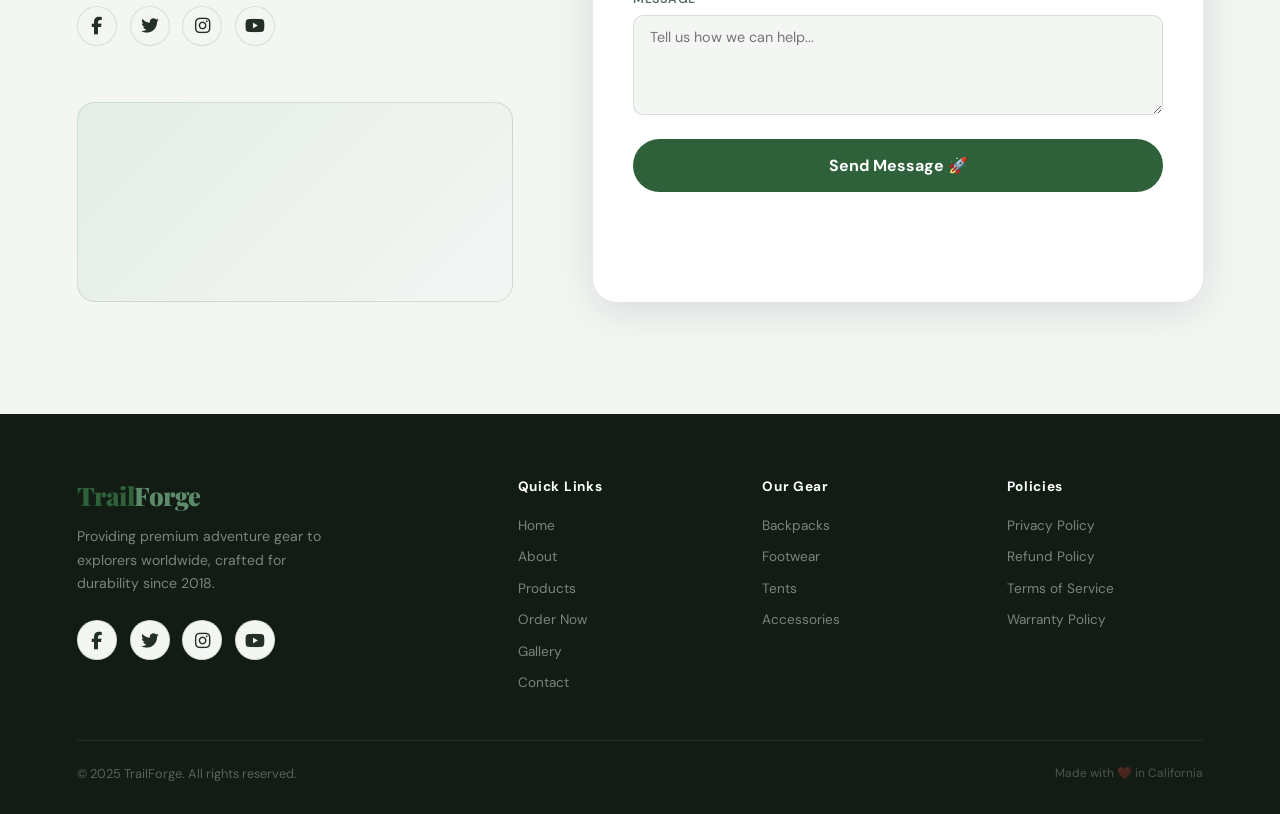
==== commit baf7bbb2: "Jeevan uploaded the project Files" ====
--- a/src/index.html
+++ b/src/index.html
@@ -1,233 +1,429 @@
-<!DOCTYPE html>
-<html lang="en">
-
-<head>
-  <meta charset="UTF-8">
-  <meta name="viewport" content="width=device-width, initial-scale=1.0">
-  <title>ShopEase – Luxury Outdoor Store | Home</title>
-  <link rel="stylesheet" href="style.css">
-</head>
-
-<body>
-
-  <div id="cursor-dot"></div>
-  <div id="cursor-ring"></div>
-
-  <!-- ── MPA NAVIGATION ── -->
-  <nav>
-    <a href="index.html" class="logo">Shop<span>Ease</span></a>
-    <ul id="nav-menu">
-      <li><a href="index.html" class="active">Home</a></li>
-      <li><a href="categories.html">Categories</a></li>
-      <li><a href="products.html">Products</a></li>
-      <li><a href="cart.html">Cart (<span id="nav-cart-count" style="color: var(--accent); font-weight: 700;">0</span>)</a></li>
-      <li><a href="orders.html">Orders</a></li>
-      <li><a href="admin.html">Admin</a></li>
-      <li><a href="account.html">Account</a></li>
-    </ul>
-    <div style="display: flex; align-items: center; gap: 16px;">
-      <a href="account.html" class="nav-btn" style="text-decoration: none;">Portal</a>
-      <button class="menu-toggle" onclick="document.getElementById('nav-menu').classList.toggle('show')">☰</button>
-    </div>
-  </nav>
-
-  <!-- ── CINEMATIC HERO SECTION ── -->
-  <section class="hero" id="home">
-    <div class="hero-content">
-      <div class="hero-tag">Multi-Page Architecture (MPA) Enabled</div>
-      <h1>Shop <em>Smarter,</em> Live Better.</h1>
-      <p>Equip your next extraordinary adventure with our world-class hiking gear. Meticulously engineered for peak endurance, uncompromised warmth, and persistent localStorage interaction tracking.</p>
-      <div class="hero-btns">
-        <a href="products.html" class="btn-primary">Shop Entire Catalog</a>
-        <a href="categories.html" class="btn-outline">Visual Categories</a>
-      </div>
-      <div class="hero-stats">
-        <div>
-          <div class="stat-val">500+</div>
-          <div class="stat-label">Elite SKUs</div>
-        </div>
-        <div>
-          <div class="stat-val">100%</div>
-          <div class="stat-label">Interactive UI</div>
-        </div>
-        <div>
-          <div class="stat-val">99%</div>
-          <div class="stat-label">Endurance Rating</div>
-        </div>
-      </div>
-    </div>
-    <div class="hero-img-wrapper">
-      <img src="images/hero banner.png" class="hero-img" alt="Luxury Hiking Expedition Banner">
-    </div>
-  </section>
-
-  <div class="divider"></div>
-
-  <!-- ── FEATURED EXPEDITION CATEGORIES PREVIEW ── -->
-  <section class="categories" style="padding-top: 80px; padding-bottom: 80px;">
-    <div class="section-header" style="margin-bottom: 48px;">
-      <div class="section-label">Terrain Scope</div>
-      <h2 class="section-title" style="font-size: 2.4rem;">Flagship Segmentations</h2>
-      <p class="section-sub">Navigate premium outdoor gear segmented perfectly for peak endurance.</p>
-    </div>
-    <div class="cat-grid" style="grid-template-columns: repeat(4, 1fr);">
-      <a href="products.html" class="cat-card" style="height: 200px;">
-        <img src="images/Hiking Backpack.png" class="cat-img" alt="Backpacks">
-        <div class="cat-overlay">
-          <div class="cat-name" style="font-size: 1.2rem;">Backpacks</div>
-          <div class="cat-link-text">Explore Packs →</div>
-        </div>
-      </a>
-      <a href="products.html" class="cat-card" style="height: 200px;">
-        <img src="images/hiking boots.png" class="cat-img" alt="Footwear">
-        <div class="cat-overlay">
-          <div class="cat-name" style="font-size: 1.2rem;">Footwear</div>
-          <div class="cat-link-text">Explore Boots →</div>
-        </div>
-      </a>
-      <a href="products.html" class="cat-card" style="height: 200px;">
-        <img src="images/jacket.png" class="cat-img" alt="Apparel">
-        <div class="cat-overlay">
-          <div class="cat-name" style="font-size: 1.2rem;">Apparel</div>
-          <div class="cat-link-text">Explore Outerwear →</div>
-        </div>
-      </a>
-      <a href="products.html" class="cat-card" style="height: 200px;">
-        <img src="images/tent.png" class="cat-img" alt="Shelters">
-        <div class="cat-overlay">
-          <div class="cat-name" style="font-size: 1.2rem;">Shelters</div>
-          <div class="cat-link-text">Explore Tents →</div>
-        </div>
-      </a>
-    </div>
-    <div style="text-align: center; margin-top: 36px;">
-      <a href="categories.html" class="btn-outline">View All Visual Categories</a>
-    </div>
-  </section>
-
-  <div class="divider"></div>
-
-  <!-- ── HIGHLIGHT PRODUCTS PREVIEW WITH IMMEDIATE INTERACTION ── -->
-  <section class="products-section" style="padding-top: 80px; padding-bottom: 80px;">
-    <div class="section-header" style="margin-bottom: 48px;">
-      <div class="section-label">Quick Acquire</div>
-      <h2 class="section-title" style="font-size: 2.4rem;">Immediate Deployments</h2>
-      <p class="section-sub">Test reactive state interactions right from the landing hub below.</p>
-    </div>
-    <div class="products-grid" style="grid-template-columns: repeat(4, 1fr);">
-      <div class="product-card">
-        <div class="product-tag">Best Seller</div>
-        <div class="product-img-wrapper">
-          <img src="images/Hiking Backpack.png" class="product-img" alt="Backpack">
-        </div>
-        <div class="product-info">
-          <div class="product-subtitle">Expedition Capacity</div>
-          <div class="product-title">Summit Alpine Backpack</div>
-          <div class="product-price-row">
-            <span class="product-price">₹12,499</span>
-            <span class="product-old-price">₹16,999</span>
-          </div>
-          <button class="btn-explore" onclick="addToCart(1)">⚡ Add to Cart</button>
-        </div>
-      </div>
-
-      <div class="product-card">
-        <div class="product-tag">Flagship Boot</div>
-        <div class="product-img-wrapper">
-          <img src="images/hiking boots.png" class="product-img" alt="Boots">
-        </div>
-        <div class="product-info">
-          <div class="product-subtitle">Gore-Tex Core</div>
-          <div class="product-title">Pro Terrain Hiking Boots</div>
-          <div class="product-price-row">
-            <span class="product-price">₹14,899</span>
-            <span class="product-old-price">₹19,999</span>
-          </div>
-          <button class="btn-explore" onclick="addToCart(2)">⚡ Add to Cart</button>
-        </div>
-      </div>
-
-      <div class="product-card">
-        <div class="product-tag">Thermal Layer</div>
-        <div class="product-img-wrapper">
-          <img src="images/jacket.png" class="product-img" alt="Jacket">
-        </div>
-        <div class="product-info">
-          <div class="product-subtitle">Extreme Weather</div>
-          <div class="product-title">Himalayan Down Jacket</div>
-          <div class="product-price-row">
-            <span class="product-price">₹18,999</span>
-            <span class="product-old-price">₹24,499</span>
-          </div>
-          <button class="btn-explore" onclick="addToCart(3)">⚡ Add to Cart</button>
-        </div>
-      </div>
-
-      <div class="product-card">
-        <div class="product-tag">Ultralight</div>
-        <div class="product-img-wrapper">
-          <img src="images/tent.png" class="product-img" alt="Tent">
-        </div>
-        <div class="product-info">
-          <div class="product-subtitle">All-Season Fortress</div>
-          <div class="product-title">Geodesic Basecamp Tent</div>
-          <div class="product-price-row">
-            <span class="product-price">₹28,499</span>
-            <span class="product-old-price">₹35,000</span>
-          </div>
-          <button class="btn-explore" onclick="addToCart(4)">⚡ Add to Cart</button>
-        </div>
-      </div>
-    </div>
-    <div style="text-align: center; margin-top: 40px;">
-      <a href="products.html" class="btn-primary" style="padding: 14px 36px;">Open Complete Store Inventory →</a>
-    </div>
-  </section>
-
-  <div class="divider"></div>
-
-  <!-- ── FOOTER ── -->
-  <footer>
-    <div class="footer-grid">
-      <div class="footer-brand">
-        <a href="index.html" class="logo" style="margin-bottom: 12px; display: block;">Shop<span>Ease</span></a>
-        <p>A flagship state-of-the-art cinematic web experience built for modern digital commerce, integrating deep aesthetic immersion with persistent MPA functionality.</p>
-      </div>
-      <div class="footer-col">
-        <h4>Expedition Scope</h4>
-        <ul>
-          <li><a href="products.html">Flagship Catalog</a></li>
-          <li><a href="categories.html">Visual Categories</a></li>
-          <li><a href="products.html">Alpine Packs &amp; Bags</a></li>
-          <li><a href="products.html">Gore-Tex Footwear</a></li>
-        </ul>
-      </div>
-      <div class="footer-col">
-        <h4>Identity Vault</h4>
-        <ul>
-          <li><a href="account.html">Establish Clearance</a></li>
-          <li><a href="account.html">Operator Connect</a></li>
-          <li><a href="orders.html">Telemetry Tracker</a></li>
-          <li><a href="cart.html">Manifest Cart</a></li>
-        </ul>
-      </div>
-      <div class="footer-col">
-        <h4>Logistics Hub</h4>
-        <ul>
-          <li><a href="index.html">Global Satellite Hubs</a></li>
-          <li><a href="index.html">Secure Transit Encryptions</a></li>
-          <li><a href="index.html">Extreme Weather Returns</a></li>
-          <li><a href="index.html">Mission Hotline</a></li>
-        </ul>
-      </div>
-    </div>
-    <div class="footer-bottom">
-      <p>© 2025 ShopEase Luxury Outdoors. Engineered by Group 14 UID Project — Amrita Vishwa Vidyapeetham</p>
-      <p>User Interface Design Capstone · 23CSE113</p>
-    </div>
-  </footer>
-
-  <script src="script.js"></script>
-</body>
-
-</html>+<!DOCTYPE html>
+<html lang="en">
+
+<head>
+  <meta charset="UTF-8" />
+  <meta name="viewport" content="width=device-width, initial-scale=1.0" />
+  <title>TrailForge — Adventure Gear Delivered</title>
+  <link rel="stylesheet" href="style.css" />
+  <link rel="stylesheet" href="cursor.css" />
+  <link rel="stylesheet" href="https://cdnjs.cloudflare.com/ajax/libs/font-awesome/6.4.0/css/all.min.css">
+  <!-- React & Babel CDNs for simple React integration -->
+  <script crossorigin src="https://unpkg.com/react@18/umd/react.production.min.js"></script>
+  <script crossorigin src="https://unpkg.com/react-dom@18/umd/react-dom.production.min.js"></script>
+  <script src="https://unpkg.com/babel-standalone@6/babel.min.js"></script>
+</head>
+
+<body>
+
+  <!-- NAV -->
+  <nav id="navbar">
+    <div class="nav-logo">Trail<span>Forge</span></div>
+    <ul class="nav-links">
+      <li><a href="#home">Home</a></li>
+      <li><a href="#about">About</a></li>
+      <li><a href="#menu">Products</a></li>
+      <li><a href="#order">Order</a></li>
+      <li><a href="#gallery">Gallery</a></li>
+      <li><a href="#contact">Contact</a></li>
+    </ul>
+    <div class="nav-right">
+      <button class="theme-toggle" onclick="toggleTheme()" id="theme-icon" title="Toggle Dark Mode">🌙</button>
+      <a href="login.html" id="auth-btn" class="nav-cta"
+        style="background:transparent; color:var(--ember); border:1.5px solid var(--ember); text-decoration:none;">Login</a>
+      <button class="nav-cta" onclick="openCart()">🛒 Cart <span id="nav-cart-count"></span></button>
+    </div>
+    <button class="hamburger" onclick="toggleMobileNav()">
+      <span></span><span></span><span></span>
+    </button>
+  </nav>
+
+  <!-- MOBILE NAV DRAWER -->
+  <div id="mobile-nav"
+    style="display:none;position:fixed;top:72px;left:0;right:0;background:var(--cream);z-index:900;padding:1.5rem 6vw;border-bottom:1px solid var(--border);">
+    <ul style="list-style:none;display:flex;flex-direction:column;gap:1.2rem;">
+      <li><a href="#home" onclick="toggleMobileNav()"
+          style="text-decoration:none;font-size:1rem;font-weight:500;color:var(--charcoal);">Home</a></li>
+      <li><a href="#about" onclick="toggleMobileNav()"
+          style="text-decoration:none;font-size:1rem;font-weight:500;color:var(--charcoal);">About</a></li>
+      <li><a href="#menu" onclick="toggleMobileNav()"
+          style="text-decoration:none;font-size:1rem;font-weight:500;color:var(--charcoal);">Products</a></li>
+      <li><a href="#order" onclick="toggleMobileNav()"
+          style="text-decoration:none;font-size:1rem;font-weight:500;color:var(--charcoal);">Order</a></li>
+      <li><a href="#gallery" onclick="toggleMobileNav()"
+          style="text-decoration:none;font-size:1rem;font-weight:500;color:var(--charcoal);">Gallery</a></li>
+      <li><a href="#contact" onclick="toggleMobileNav()"
+          style="text-decoration:none;font-size:1rem;font-weight:500;color:var(--charcoal);">Contact</a></li>
+    </ul>
+  </div>
+
+  <!-- ============ HOME ============ -->
+  <section id="home" style="display: flex; flex-direction: column; justify-content: center; min-height: 100vh; position: relative; padding: 0 8vw; background: url('images/mountain landscape.png') center/cover no-repeat; grid-template-columns: none;">
+    <!-- Cinematic Dark Gradient Overlay -->
+    <div style="position: absolute; inset: 0; background: linear-gradient(90deg, rgba(15,20,15,0.95) 0%, rgba(15,20,15,0.85) 45%, rgba(15,20,15,0.2) 100%); z-index: 0;"></div>
+    
+    <div style="position: relative; z-index: 10; max-width: 650px; color: #fff; padding-top: 72px;">
+      <div style="display: inline-block; padding: 0.4rem 1.2rem; border: 1px solid rgba(212,175,55,0.4); color: #d4af37; text-transform: uppercase; letter-spacing: 2px; font-size: 0.75rem; font-weight: 700; border-radius: 50px; margin-bottom: 2rem; background: rgba(212,175,55,0.1); box-shadow: 0 4px 15px rgba(0,0,0,0.3);">Now Shipping Globally</div>
+      
+      <h1 style="font-family: 'Playfair Display', serif; font-size: clamp(3rem, 5vw, 4.8rem); font-weight: 900; line-height: 1.05; margin-bottom: 1.5rem; letter-spacing: -1px; text-shadow: 0 10px 30px rgba(0,0,0,0.8);">
+        Equip for <em style="color: #d4af37; font-style: italic; text-shadow: 0 0 15px rgba(212,175,55,0.4);">Adventure,</em><br>Explore with Confidence
+      </h1>
+      
+      <p style="font-size: 1.15rem; color: rgba(255,255,255,0.85); line-height: 1.8; margin-bottom: 3rem; text-shadow: 0 2px 10px rgba(0,0,0,0.5);">
+        From our store to your basecamp — premium gear engineered for the wild to power your next journey.
+      </p>
+      
+      <div style="display: flex; gap: 1.5rem; align-items: center;">
+        <button onclick="document.getElementById('menu').scrollIntoView({behavior:'smooth'})" style="background: #d4af37; color: #111; border: none; padding: 1.1rem 2.5rem; font-size: 0.95rem; font-weight: 700; border-radius: 4px; cursor: pointer; text-transform: uppercase; letter-spacing: 1.5px; box-shadow: 0 10px 25px rgba(212,175,55,0.3); transition: all 0.3s;" onmouseover="this.style.transform='translateY(-3px)'" onmouseout="this.style.transform='none'">🎒 Explore Gear</button>
+        <button onclick="document.getElementById('order').scrollIntoView({behavior:'smooth'})" style="background: transparent; color: #fff; border: 1px solid rgba(255,255,255,0.3); padding: 1.1rem 2.5rem; font-size: 0.95rem; font-weight: 700; border-radius: 4px; cursor: pointer; text-transform: uppercase; letter-spacing: 1.5px; transition: all 0.3s;" onmouseover="this.style.background='rgba(255,255,255,0.1)'" onmouseout="this.style.background='transparent'">Quick Order →</button>
+      </div>
+      
+      <div style="display: flex; gap: 3rem; margin-top: 4rem; border-top: 1px solid rgba(255,255,255,0.1); padding-top: 2rem;">
+        <div><span style="display: block; font-size: 1.8rem; font-family: 'Playfair Display', serif; font-weight: 900; color: #fff; text-shadow: 0 2px 5px rgba(0,0,0,0.5);">250+</span><span style="font-size: 0.8rem; color: #d4af37; text-transform: uppercase; letter-spacing: 1px;">Gear Items</span></div>
+        <div><span style="display: block; font-size: 1.8rem; font-family: 'Playfair Display', serif; font-weight: 900; color: #fff; text-shadow: 0 2px 5px rgba(0,0,0,0.5);">4.9★</span><span style="font-size: 0.8rem; color: #d4af37; text-transform: uppercase; letter-spacing: 1px;">Avg Rating</span></div>
+        <div><span style="display: block; font-size: 1.8rem; font-family: 'Playfair Display', serif; font-weight: 900; color: #fff; text-shadow: 0 2px 5px rgba(0,0,0,0.5);">2 Days</span><span style="font-size: 0.8rem; color: #d4af37; text-transform: uppercase; letter-spacing: 1px;">Avg Delivery</span></div>
+      </div>
+    </div>
+  </section>
+
+  <!-- ============ ABOUT ============ -->
+  <section id="about" style="position: relative; background: url('images/hero banner.png') center/cover no-repeat; padding: 10rem 6vw; display: flex; align-items: center; justify-content: space-between; overflow: hidden;">
+    <div style="position: absolute; inset: 0; background: linear-gradient(90deg, rgba(15,20,15,0.95) 0%, rgba(15,20,15,0.85) 40%, rgba(15,20,15,0.3) 100%);"></div>
+    <div class="about-text" style="position: relative; z-index: 1; max-width: 50%; padding-right: 4rem;">
+      <h2 style="font-family: 'Playfair Display', serif; font-size: 3.5rem; font-weight: 900; color: #ffffff; line-height: 1.1; margin-bottom: 1.5rem; text-shadow: 0 4px 20px rgba(0,0,0,0.5);">Where Durability Meets<br><em style="color: #d4af37; font-style: italic; text-shadow: 0 0 10px rgba(212,175,55,0.3);">Modern Design</em></h2>
+      <p style="font-size: 1.1rem; color: rgba(255,255,255,0.85); line-height: 1.8; margin-bottom: 1.5rem;">TrailForge was born from a simple belief — that high-quality adventure gear should be accessible to everyone, ready for any expedition without compromise.</p>
+      <p style="font-size: 1.1rem; color: rgba(255,255,255,0.85); line-height: 1.8; margin-bottom: 2.5rem;">Our experts test every product in extreme conditions. Every item is crafted for resilience, using sustainable materials sourced responsibly.</p>
+      <div style="display: flex; gap: 1.5rem;">
+        <button style="background: #d4af37; color: #111; border: none; padding: 1rem 2.5rem; font-size: 0.95rem; font-weight: 700; border-radius: 4px; cursor: pointer; text-transform: uppercase; letter-spacing: 1.5px; box-shadow: 0 8px 20px rgba(212,175,55,0.3); transition: 0.3s;" onmouseover="this.style.transform='translateY(-2px)'" onmouseout="this.style.transform='none'">Discover More</button>
+        <button style="background: transparent; color: #fff; border: 1px solid rgba(255,255,255,0.4); padding: 1rem 2.5rem; font-size: 0.95rem; font-weight: 700; border-radius: 4px; cursor: pointer; text-transform: uppercase; letter-spacing: 1.5px; transition: 0.3s;" onmouseover="this.style.background='rgba(255,255,255,0.1)'" onmouseout="this.style.background='transparent'">Our Values</button>
+      </div>
+    </div>
+    <div class="about-img-wrap" style="position: relative; z-index: 1; max-width: 45%;">
+      <img src="images/tent 2.png" alt="Camping tent" style="width: 100%; border-radius: 8px; box-shadow: 0 25px 50px rgba(0,0,0,0.6); border: 1px solid rgba(255,255,255,0.15);">
+    </div>
+  </section>
+
+  <!-- ============ MENU ============ -->
+  <section id="menu">
+    <div class="menu-header reveal">
+      <div>
+        <span class="section-label">🎒 Our Gear</span>
+        <h2 class="section-title">Handpicked <em style="font-style:italic;color:var(--ember)">Essentials</em></h2>
+      </div>
+      <div class="menu-filters">
+        <button class="filter-btn active" onclick="filterMenu('all',this)">All</button>
+        <button class="filter-btn" onclick="filterMenu('backpacks',this)">Backpacks</button>
+        <button class="filter-btn" onclick="filterMenu('footwear',this)">Footwear</button>
+        <button class="filter-btn" onclick="filterMenu('tents',this)">Tents</button>
+        <button class="filter-btn" onclick="filterMenu('accessories',this)">Accessories</button>
+      </div>
+    </div>
+    <div class="menu-grid" id="menu-grid"></div>
+  </section>
+
+  <!-- ============ ORDER (INTERACTIVE) ============ -->
+  <section id="order">
+    <div class="order-inner">
+      <div class="order-left reveal">
+        <span class="section-label">⚡ Quick Order</span>
+        <h2 class="section-title" style="color:#fff;">Order in<br><em
+            style="color:var(--saffron);font-style:italic">Minutes</em></h2>
+        <p>Skip the line. Fill in your details, pick your gear from the cart, and we'll handle the rest — shipped safely to your door.</p>
+        <div class="steps">
+          <div class="step">
+            <div class="step-num">01</div>
+            <div class="step-text">
+              <h4>Browse & Add to Cart</h4>
+              <p>Pick from our curated gear and build your perfect expedition kit.</p>
+            </div>
+          </div>
+          <div class="step">
+            <div class="step-num">02</div>
+            <div class="step-text">
+              <h4>Fill Your Details</h4>
+              <p>Your name, address and preferred shipping speed — that's all.</p>
+            </div>
+          </div>
+          <div class="step">
+            <div class="step-num">03</div>
+            <div class="step-text">
+              <h4>We Ship to You</h4>
+              <p>Our logistics bring your gear fresh from the warehouse, perfectly packaged.</p>
+            </div>
+          </div>
+        </div>
+      </div>
+
+      <div class="order-form reveal" id="order-form-wrap">
+        <h3>Place Your Order</h3>
+        <div id="order-form-content">
+          <div class="form-row">
+            <div class="form-group">
+              <label>First Name</label>
+              <input type="text" id="fname" placeholder="Arjun" />
+            </div>
+            <div class="form-group">
+              <label>Last Name</label>
+              <input type="text" id="lname" placeholder="Menon" />
+            </div>
+          </div>
+          <div class="form-group">
+            <label>Phone Number</label>
+            <input type="tel" id="phone" placeholder="+91 98765 43210" />
+          </div>
+          <div class="form-group">
+            <label>Delivery Address</label>
+            <input type="text" id="address" placeholder="123, MG Road, Thrissur" />
+          </div>
+          <div class="form-row">
+            <div class="form-group">
+              <label>City</label>
+              <input type="text" id="city" placeholder="Thrissur" />
+            </div>
+            <div class="form-group">
+              <label>Delivery Time</label>
+              <select id="dtime">
+                <option>Standard (3-5 Days)</option>
+                <option>Express (1-2 Days)</option>
+                <option>Overnight</option>
+              </select>
+            </div>
+          </div>
+          <div class="form-group">
+            <label>Special Instructions</label>
+            <textarea id="special" placeholder="Gift wrapping, specific delivery instructions..."></textarea>
+          </div>
+          <div class="cart-summary">
+            <span id="order-cart-label">🛒 0 items in cart</span>
+            <span class="cart-total" id="order-cart-total">₹0</span>
+          </div>
+          <button class="form-submit" onclick="submitOrder()">🔥 Confirm Order &rarr;</button>
+        </div>
+        <div id="form-success">
+          <div class="success-icon">🎉</div>
+          <h4>Order Placed Successfully!</h4>
+          <p>Your gear is being packed. Estimated delivery: <strong>3-5 days.</strong></p>
+        </div>
+      </div>
+    </div>
+  </section>
+
+  <!-- ============ GALLERY (ADDITIONAL) ============ -->
+  <section id="gallery" style="background: var(--footer-bg, #121c15); padding: 8rem 6vw;">
+    <div class="gallery-header reveal" style="text-align: center; margin-bottom: 4rem;">
+      <span style="display: inline-block; padding: 0.4rem 1.2rem; border: 1px solid rgba(212,175,55,0.4); color: #d4af37; text-transform: uppercase; letter-spacing: 2px; font-size: 0.75rem; font-weight: 700; border-radius: 50px; margin-bottom: 1.5rem; background: rgba(212,175,55,0.05);">📸 Field Gallery</span>
+      <h2 style="font-family: 'Playfair Display', serif; font-size: clamp(2.5rem, 4vw, 3.8rem); font-weight: 900; color: #fff; line-height: 1.1; margin-bottom: 1.2rem;">
+        From Our Store<br>to Your <em style="color: #d4af37; font-style: italic; text-shadow: 0 0 20px rgba(212,175,55,0.3);">Basecamp</em>
+      </h2>
+      <p style="color: rgba(255,255,255,0.6); max-width: 600px; margin: 0 auto; font-size: 1.05rem; line-height: 1.7;">Explore our premium gear in action. From towering peaks to dense forests, see how TrailForge equips the boldest adventurers around the globe.</p>
+    </div>
+    <div class="masonry-gallery reveal">
+      <!-- Item 1: Large portrait -->
+      <div class="m-item m-tall"><img src="images/Hiking Backpack.png" alt="Hiking Backpack"></div>
+      <!-- Item 2: Wide landscape -->
+      <div class="m-item m-wide"><img src="images/hiking kit.jpg" alt="Hiking Kit"></div>
+      <!-- Item 3: Standard -->
+      <div class="m-item"><img src="images/hiking boots.png" alt="Hiking Boots"></div>
+      <!-- Item 4: Standard -->
+      <div class="m-item"><img src="images/compass.png" alt="Compass"></div>
+      <!-- Item 5: Large Square -->
+      <div class="m-item m-big"><img src="images/binocular1.jpg" alt="Binoculars"></div>
+      <!-- Item 6: Standard -->
+      <div class="m-item"><img src="images/water bottle.png" alt="Water Bottle"></div>
+      <!-- Item 7: Tall portrait -->
+      <div class="m-item m-tall"><img src="images/mountain landscape.png" alt="Mountain Landscape"></div>
+      <!-- Item 8: Wide landscape -->
+      <div class="m-item m-wide"><img src="images/first aid kit.jpg" alt="First Aid Kit"></div>
+      <!-- Item 9: Standard -->
+      <div class="m-item"><img src="images/tent.png" alt="Tent"></div>
+      <!-- Item 10: Standard -->
+      <div class="m-item"><img src="images/jacket.png" alt="Jacket"></div>
+    </div>
+
+
+    <!-- React Testimonials Mount Point -->
+    <div id="react-testimonials-root"></div>
+  </section>
+
+  <!-- ============ CONTACT ============ -->
+  <section id="contact">
+    <div class="reveal">
+      <span class="section-label">📍 Find Us</span>
+      <h2 class="section-title">Get In <em style="font-style:italic;color:var(--ember)">Touch</em></h2>
+    </div>
+    <div class="contact-grid">
+      <div class="contact-info reveal">
+        <div class="contact-item">
+          <div class="contact-icon">📍</div>
+          <div>
+            <h4>Our Headquarters</h4>
+            <p>966A, National Highway, North Kalamassery, Kochi, Kerala 683104</p>
+          </div>
+        </div>
+        <div class="contact-item">
+          <div class="contact-icon">📞</div>
+          <div>
+            <h4>Call Us</h4>
+            <a href="tel:+919876543210">+91 98765 43210</a>
+          </div>
+        </div>
+        <div class="contact-item">
+          <div class="contact-icon">✉️</div>
+          <div>
+            <h4>Email</h4>
+            <a href="mailto:hello@trailforge.com">hello@trailforge.com</a>
+          </div>
+        </div>
+        <div class="contact-item">
+          <div class="contact-icon">🕐</div>
+          <div>
+            <h4>Support Hours</h4>
+            <p>Mon–Fri · 9:00 AM – 6:00 PM</p>
+          </div>
+        </div>
+        <div>
+          <h4 style="margin-bottom:0.8rem;font-size:0.9rem;">Follow Us</h4>
+          <div class="social-row">
+            <a href="https://facebook.com" target="_blank" class="social-btn" title="Facebook"><i
+                class="fa-brands fa-facebook-f"></i></a>
+            <a href="https://twitter.com" target="_blank" class="social-btn" title="Twitter"><i
+                class="fa-brands fa-twitter"></i></a>
+            <a href="https://instagram.com" target="_blank" class="social-btn" title="Instagram"><i
+                class="fa-brands fa-instagram"></i></a>
+            <a href="https://youtube.com" target="_blank" class="social-btn" title="YouTube"><i
+                class="fa-brands fa-youtube"></i></a>
+          </div>
+        </div>
+        <div class="map-embed">
+          <iframe
+            src="https://maps.google.com/maps?q=Decathlon+Sports+Kalamassery&t=&z=13&ie=UTF8&iwloc=&output=embed"
+            allowfullscreen="" loading="lazy" referrerpolicy="no-referrer-when-downgrade"></iframe>
+        </div>
+      </div>
+      <div class="contact-form-box reveal">
+        <h3>Send a Message</h3>
+        <div class="cf-row">
+          <div class="cf-group">
+            <label>Name</label>
+            <input type="text" placeholder="Your name" id="cf-name" />
+          </div>
+          <div class="cf-group">
+            <label>Phone</label>
+            <input type="tel" placeholder="+91 ..." id="cf-phone" />
+          </div>
+        </div>
+        <div class="cf-group">
+          <label>Email</label>
+          <input type="email" placeholder="you@email.com" id="cf-email" />
+        </div>
+        <div class="cf-group">
+          <label>Subject</label>
+          <input type="text" placeholder="Feedback, bulk order, partnership..." id="cf-subject" />
+        </div>
+        <div class="cf-group">
+          <label>Message</label>
+          <textarea placeholder="Tell us how we can help..." id="cf-message"></textarea>
+        </div>
+        <button class="cf-submit" onclick="submitContact()">Send Message 🚀</button>
+      </div>
+    </div>
+  </section>
+
+  <!-- FOOTER -->
+  <footer>
+    <div class="footer-top">
+      <div class="footer-brand">
+        <span class="nav-logo">Trail<span>Forge</span></span>
+        <p>Providing premium adventure gear to explorers worldwide, crafted for durability since 2018.
+        </p>
+        <div class="social-row">
+          <a href="https://facebook.com" target="_blank" class="social-btn" title="Facebook"><i
+              class="fa-brands fa-facebook-f"></i></a>
+          <a href="https://twitter.com" target="_blank" class="social-btn" title="Twitter"><i
+              class="fa-brands fa-twitter"></i></a>
+          <a href="https://instagram.com" target="_blank" class="social-btn" title="Instagram"><i
+              class="fa-brands fa-instagram"></i></a>
+          <a href="https://youtube.com" target="_blank" class="social-btn" title="YouTube"><i
+              class="fa-brands fa-youtube"></i></a>
+        </div>
+      </div>
+      <div class="footer-col">
+        <h4>Quick Links</h4>
+        <ul>
+          <li><a href="#home">Home</a></li>
+          <li><a href="#about">About</a></li>
+          <li><a href="#menu">Products</a></li>
+          <li><a href="#order">Order Now</a></li>
+          <li><a href="#gallery">Gallery</a></li>
+          <li><a href="#contact">Contact</a></li>
+        </ul>
+      </div>
+      <div class="footer-col">
+        <h4>Our Gear</h4>
+        <ul>
+          <li><a href="#menu"
+              onclick="filterMenu('backpacks', document.querySelector('.filter-btn[onclick*=\'backpacks\']'))">Backpacks</a>
+          </li>
+          <li><a href="#menu"
+              onclick="filterMenu('footwear', document.querySelector('.filter-btn[onclick*=\'footwear\']'))">Footwear</a></li>
+          <li><a href="#menu"
+              onclick="filterMenu('tents', document.querySelector('.filter-btn[onclick*=\'tents\']'))">Tents</a>
+          </li>
+          <li><a href="#menu"
+              onclick="filterMenu('accessories', document.querySelector('.filter-btn[onclick*=\'accessories\']'))">Accessories</a>
+          </li>
+        </ul>
+      </div>
+      <div class="footer-col">
+        <h4>Policies</h4>
+        <ul>
+          <li><a href="policies.html">Privacy Policy</a></li>
+          <li><a href="policies.html">Refund Policy</a></li>
+          <li><a href="policies.html">Terms of Service</a></li>
+          <li><a href="policies.html">Warranty Policy</a></li>
+        </ul>
+      </div>
+    </div>
+    <div class="footer-bottom">
+      <p>&copy; 2025 TrailForge. All rights reserved.</p>
+      <p style="color:rgba(255,255,255,0.25);font-size:0.75rem;">Made with ❤️ in California</p>
+    </div>
+  </footer>
+
+  <!-- CART FAB -->
+  <button class="cart-fab" onclick="openCart()" id="cart-fab">
+    🛒
+    <span class="cart-count" id="cart-badge" style="display:none">0</span>
+  </button>
+
+  <!-- CART MODAL -->
+  <div class="modal-overlay" id="cart-modal">
+    <div class="modal">
+      <div class="modal-header">
+        <h3>Your Cart 🛒</h3>
+        <button class="modal-close" onclick="closeCart()">×</button>
+      </div>
+      <div id="cart-items-container"></div>
+      <div id="cart-footer" style="display:none">
+        <div class="modal-total">
+          <span>Total</span>
+          <span id="modal-total-price" style="color:var(--ember)">₹0</span>
+        </div>
+        <button class="modal-checkout" onclick="scrollToOrder()">Proceed to Order →</button>
+      </div>
+    </div>
+  </div>
+
+  <script src="script.js"></script>
+  <!-- Load React Components as Babel script -->
+  <script type="text/babel">
+    const { useState, useEffect } = React;
+
+    const defaultReviews = [
+      {
+        id: 1,
+        stars: 5,
+  <script type="text/babel" src="react.js"></script>
+  <script src="cursor.js"></script>
+</body>
+</html>
--- a/src/style.css
+++ b/src/style.css
@@ -1,1519 +1,703 @@
-@import url('https://fonts.googleapis.com/css2?family=Playfair+Display:ital,wght@0,400;0,600;0,700;0,900;1,400&family=DM+Sans:wght@300;400;500;600;700&display=swap');
-
-:root {
-  --bg: #0a0a0a;
-  --card: #121212;
-  --card-hover: #181818;
-  --card2: #151515;
-  --accent: #e8c97e;
-  --accent-dark: #c9a84c;
-  --accent-glow: rgba(232, 201, 126, 0.25);
-  --text: #f0ede6;
-  --muted: #a09d96;
-  --muted-dark: #666460;
-  --border: rgba(232, 201, 126, 0.15);
-  --border-hover: rgba(232, 201, 126, 0.4);
-  --white: #ffffff;
-  --transition: all 0.4s cubic-bezier(0.16, 1, 0.3, 1);
-}
-
-* {
-  margin: 0;
-  padding: 0;
-  box-sizing: border-box;
-}
-
-html {
-  scroll-behavior: smooth;
-}
-
-body {
-  background-color: var(--bg);
-  color: var(--text);
-  font-family: 'DM Sans', sans-serif;
-  overflow-x: hidden;
-  line-height: 1.6;
-}
-
-/* Custom Cursor */
-@media (pointer: fine) {
-  *, *::before, *::after {
-    cursor: none !important;
-  }
-}
-#cursor-dot {
-  width: 6px;
-  height: 6px;
-  background: var(--accent);
-  border-radius: 50%;
-  position: fixed;
-  top: 0;
-  left: 0;
-  pointer-events: none;
-  z-index: 9999;
-  transform: translate(-50%, -50%);
-  transition: transform 0.05s, background-color 0.3s;
-  box-shadow: 0 0 10px var(--accent);
-}
-#cursor-ring {
-  width: 32px;
-  height: 32px;
-  border: 1px solid var(--accent);
-  border-radius: 50%;
-  position: fixed;
-  top: 0;
-  left: 0;
-  pointer-events: none;
-  z-index: 9998;
-  transform: translate(-50%, -50%);
-  transition: left 0.15s ease-out, top 0.15s ease-out, width 0.3s, height 0.3s, opacity 0.3s;
-  opacity: 0.5;
-}
-
-/* Typography */
-h1, h2, h3, h4, .serif {
-  font-family: 'Playfair Display', serif;
-  font-weight: 700;
-  letter-spacing: -0.5px;
-}
-
-.divider {
-  width: 100%;
-  height: 1px;
-  background: linear-gradient(to right, transparent, var(--border), transparent);
-  margin: 0;
-}
-
-/* Glassmorphism Navigation */
-nav {
-  position: fixed;
-  top: 0;
-  left: 0;
-  width: 100%;
-  height: 84px;
-  z-index: 1000;
-  padding: 0 8%;
-  display: flex;
-  align-items: center;
-  justify-content: space-between;
-  background: rgba(10, 10, 10, 0.7);
-  backdrop-filter: blur(20px);
-  -webkit-backdrop-filter: blur(20px);
-  border-bottom: 1px solid var(--border);
-  box-shadow: 0 10px 30px rgba(0, 0, 0, 0.5);
-  transition: var(--transition);
-}
-
-.logo {
-  font-family: 'Playfair Display', serif;
-  font-size: 1.8rem;
-  font-weight: 900;
-  color: var(--accent);
-  letter-spacing: -0.5px;
-  text-decoration: none;
-  display: flex;
-  align-items: center;
-  gap: 6px;
-}
-
-.logo span {
-  color: var(--text);
-  font-weight: 600;
-}
-
-nav ul {
-  list-style: none;
-  display: flex;
-  gap: 40px;
-  align-items: center;
-}
-
-nav ul li a {
-  text-decoration: none;
-  color: var(--muted);
-  font-size: 0.9rem;
-  font-weight: 500;
-  letter-spacing: 1px;
-  text-transform: uppercase;
-  transition: var(--transition);
-  position: relative;
-}
-
-nav ul li a::after {
-  content: '';
-  position: absolute;
-  bottom: -6px;
-  left: 0;
-  width: 0%;
-  height: 2px;
-  background: var(--accent);
-  transition: var(--transition);
-}
-
-nav ul li a:hover,
-nav ul li a.active {
-  color: var(--accent);
-}
-
-nav ul li a:hover::after,
-nav ul li a.active::after {
-  width: 100%;
-}
-
-.nav-btn {
-  background: linear-gradient(135deg, var(--accent), var(--accent-dark));
-  color: #000;
-  border: none;
-  padding: 12px 28px;
-  font-family: 'DM Sans', sans-serif;
-  font-size: 0.85rem;
-  font-weight: 700;
-  letter-spacing: 1px;
-  text-transform: uppercase;
-  border-radius: 4px;
-  transition: var(--transition);
-  box-shadow: 0 4px 15px rgba(232, 201, 126, 0.2);
-}
-
-.nav-btn:hover {
-  transform: translateY(-2px);
-  box-shadow: 0 6px 20px rgba(232, 201, 126, 0.4);
-  background: linear-gradient(135deg, #f3d791, var(--accent));
-}
-
-.menu-toggle {
-  display: none;
-  background: transparent;
-  border: none;
-  color: var(--accent);
-  font-size: 1.5rem;
-}
-
-/* Cinematic Hero Section */
-.hero {
-  min-height: 100vh;
-  padding: 140px 8% 80px;
-  display: grid;
-  grid-template-columns: 1.1fr 0.9fr;
-  gap: 60px;
-  align-items: center;
-  position: relative;
-  overflow: hidden;
-}
-
-/* Cinematic background glow */
-.hero::before {
-  content: '';
-  position: absolute;
-  top: 20%;
-  right: 10%;
-  width: 60vw;
-  height: 60vw;
-  background: radial-gradient(circle, rgba(232, 201, 126, 0.12) 0%, transparent 65%);
-  filter: blur(60px);
-  pointer-events: none;
-  z-index: 0;
-}
-
-.hero-content {
-  position: relative;
-  z-index: 2;
-  max-width: 680px;
-}
-
-.hero-tag {
-  display: inline-flex;
-  align-items: center;
-  gap: 8px;
-  background: rgba(232, 201, 126, 0.08);
-  color: var(--accent);
-  border: 1px solid var(--border);
-  padding: 8px 20px;
-  font-size: 0.75rem;
-  font-weight: 700;
-  letter-spacing: 3px;
-  text-transform: uppercase;
-  border-radius: 100px;
-  margin-bottom: 32px;
-  backdrop-filter: blur(10px);
-  box-shadow: 0 4px 20px rgba(0,0,0,0.2);
-  animation: fadeUp 0.8s ease-out both;
-}
-
-.hero h1 {
-  font-size: clamp(3.2rem, 6vw, 5.5rem);
-  font-weight: 900;
-  line-height: 1.08;
-  margin-bottom: 24px;
-  color: var(--white);
-  animation: fadeUp 0.8s 0.1s ease-out both;
-}
-
-.hero h1 em {
-  color: var(--accent);
-  font-style: italic;
-  text-shadow: 0 0 30px rgba(232, 201, 126, 0.3);
-}
-
-.hero p {
-  color: var(--muted);
-  font-size: 1.15rem;
-  line-height: 1.8;
-  margin-bottom: 48px;
-  max-width: 580px;
-  animation: fadeUp 0.8s 0.2s ease-out both;
-}
-
-.hero-btns {
-  display: flex;
-  gap: 20px;
-  flex-wrap: wrap;
-  animation: fadeUp 0.8s 0.3s ease-out both;
-}
-
-.btn-primary {
-  background: linear-gradient(135deg, var(--accent), var(--accent-dark));
-  color: #0a0a0a;
-  padding: 16px 36px;
-  font-family: 'DM Sans', sans-serif;
-  font-weight: 700;
-  font-size: 0.95rem;
-  border: none;
-  border-radius: 4px;
-  letter-spacing: 1px;
-  text-transform: uppercase;
-  transition: var(--transition);
-  box-shadow: 0 8px 25px rgba(232, 201, 126, 0.25);
-  text-decoration: none;
-  display: inline-flex;
-  align-items: center;
-  justify-content: center;
-}
-
-.btn-primary:hover {
-  transform: translateY(-3px);
-  box-shadow: 0 12px 30px rgba(232, 201, 126, 0.4);
-  background: linear-gradient(135deg, #fbe3a7, var(--accent));
-}
-
-.btn-outline {
-  background: rgba(255, 255, 255, 0.03);
-  color: var(--text);
-  padding: 16px 36px;
-  font-family: 'DM Sans', sans-serif;
-  font-weight: 600;
-  font-size: 0.95rem;
-  border: 1px solid var(--border);
-  border-radius: 4px;
-  letter-spacing: 1px;
-  text-transform: uppercase;
-  transition: var(--transition);
-  backdrop-filter: blur(5px);
-  text-decoration: none;
-  display: inline-flex;
-  align-items: center;
-  justify-content: center;
-}
-
-.btn-outline:hover {
-  border-color: var(--accent);
-  color: var(--accent);
-  background: rgba(232, 201, 126, 0.05);
-  box-shadow: 0 0 20px rgba(232, 201, 126, 0.15);
-  transform: translateY(-3px);
-}
-
-.hero-stats {
-  display: flex;
-  gap: 56px;
-  margin-top: 70px;
-  animation: fadeUp 0.8s 0.4s ease-out both;
-  border-top: 1px solid var(--border);
-  padding-top: 32px;
-}
-
-.stat-val {
-  font-family: 'Playfair Display', serif;
-  font-size: 2.4rem;
-  font-weight: 700;
-  color: var(--accent);
-  line-height: 1.1;
-  margin-bottom: 4px;
-}
-
-.stat-label {
-  font-size: 0.8rem;
-  color: var(--muted);
-  text-transform: uppercase;
-  letter-spacing: 2px;
-  font-weight: 600;
-}
-
-/* Right Side Hero Image */
-.hero-img-wrapper {
-  position: relative;
-  z-index: 2;
-  width: 100%;
-  height: 620px;
-  border-radius: 16px;
-  overflow: hidden;
-  border: 1px solid var(--border);
-  box-shadow: 0 25px 60px rgba(0,0,0,0.8);
-  animation: fadeInScale 1s 0.2s ease-out both;
-}
-
-.hero-img-wrapper::after {
-  content: '';
-  position: absolute;
-  inset: 0;
-  background: linear-gradient(135deg, rgba(10,10,10,0.4) 0%, transparent 50%, rgba(10,10,10,0.6) 100%);
-  pointer-events: none;
-}
-
-.hero-img {
-  width: 100%;
-  height: 100%;
-  object-fit: cover;
-  object-position: center;
-  transition: transform 1.5s cubic-bezier(0.16, 1, 0.3, 1);
-}
-
-.hero-img-wrapper:hover .hero-img {
-  transform: scale(1.05);
-}
-
-/* General Sections */
-section {
-  padding: 110px 8%;
-  position: relative;
-  z-index: 2;
-}
-
-.section-header {
-  margin-bottom: 64px;
-  position: relative;
-}
-
-.section-label {
-  display: inline-block;
-  color: var(--accent);
-  font-size: 0.75rem;
-  font-weight: 700;
-  letter-spacing: 4px;
-  text-transform: uppercase;
-  margin-bottom: 16px;
-}
-
-.section-title {
-  font-size: clamp(2.2rem, 4vw, 3.2rem);
-  color: var(--white);
-  line-height: 1.15;
-  margin-bottom: 20px;
-}
-
-.section-sub {
-  color: var(--muted);
-  font-size: 1.05rem;
-  max-width: 620px;
-}
-
-/* Categories Section Redesign */
-.categories {
-  background: linear-gradient(to bottom, var(--bg), #0d0d0d);
-}
-
-.cat-grid {
-  display: grid;
-  grid-template-columns: repeat(4, 1fr);
-  gap: 24px;
-}
-
-.cat-card {
-  position: relative;
-  height: 260px;
-  border-radius: 12px;
-  overflow: hidden;
-  border: 1px solid var(--border);
-  box-shadow: 0 10px 30px rgba(0,0,0,0.4);
-  transition: var(--transition);
-  text-decoration: none;
-  display: block;
-}
-
-.cat-img {
-  width: 100%;
-  height: 100%;
-  object-fit: cover;
-  transition: transform 0.8s cubic-bezier(0.16, 1, 0.3, 1);
-  background-color: var(--card2);
-}
-
-.cat-overlay {
-  position: absolute;
-  inset: 0;
-  background: linear-gradient(to top, rgba(8,8,8,0.95) 5%, rgba(8,8,8,0.4) 50%, rgba(8,8,8,0.1) 100%);
-  display: flex;
-  flex-direction: column;
-  justify-content: flex-end;
-  padding: 28px 24px;
-  transition: var(--transition);
-}
-
-.cat-name {
-  font-family: 'Playfair Display', serif;
-  font-size: 1.4rem;
-  font-weight: 700;
-  color: var(--white);
-  margin-bottom: 6px;
-  transition: var(--transition);
-}
-
-.cat-link-text {
-  font-size: 0.8rem;
-  color: var(--accent);
-  font-weight: 600;
-  letter-spacing: 2px;
-  text-transform: uppercase;
-  opacity: 0.8;
-  transition: var(--transition);
-  display: flex;
-  align-items: center;
-  gap: 6px;
-}
-
-.cat-card:hover {
-  border-color: var(--accent);
-  box-shadow: 0 15px 40px var(--accent-glow);
-  transform: translateY(-6px);
-}
-
-.cat-card:hover .cat-img {
-  transform: scale(1.1);
-}
-
-.cat-card:hover .cat-overlay {
-  background: linear-gradient(to top, rgba(8,8,8,0.9) 10%, rgba(8,8,8,0.3) 60%, transparent 100%);
-}
-
-.cat-card:hover .cat-name {
-  color: var(--accent);
-}
-
-.cat-card:hover .cat-link-text {
-  opacity: 1;
-  gap: 10px;
-}
-
-/* Products Section Redesign */
-.products-section {
-  background-color: var(--bg);
-}
-
-.search-filter-bar {
-  display: flex;
-  gap: 16px;
-  margin-bottom: 48px;
-  background: var(--card);
-  padding: 12px;
-  border-radius: 8px;
-  border: 1px solid var(--border);
-  box-shadow: 0 8px 25px rgba(0,0,0,0.3);
-}
-
-.search-input {
-  flex: 1;
-  background: var(--card2);
-  border: 1px solid var(--border);
-  color: var(--text);
-  padding: 14px 24px;
-  font-family: 'DM Sans', sans-serif;
-  font-size: 0.95rem;
-  border-radius: 4px;
-  outline: none;
-  transition: var(--transition);
-}
-
-.search-input:focus {
-  border-color: var(--accent);
-  box-shadow: 0 0 15px var(--accent-glow);
-  background: #181818;
-}
-
-.filter-select {
-  background: var(--card2);
-  border: 1px solid var(--border);
-  color: var(--text);
-  padding: 14px 24px;
-  font-family: 'DM Sans', sans-serif;
-  font-size: 0.95rem;
-  border-radius: 4px;
-  outline: none;
-  cursor: pointer;
-  transition: var(--transition);
-  min-width: 200px;
-}
-
-.filter-select:focus, .filter-select:hover {
-  border-color: var(--accent);
-}
-
-.filter-select option {
-  background: var(--card);
-  color: var(--text);
-}
-
-.products-grid {
-  display: grid;
-  grid-template-columns: repeat(4, 1fr);
-  gap: 32px;
-}
-
-.product-card {
-  background: var(--card);
-  border-radius: 16px;
-  overflow: hidden;
-  border: 1px solid var(--border);
-  box-shadow: 0 10px 30px rgba(0,0,0,0.3);
-  transition: var(--transition);
-  display: flex;
-  flex-direction: column;
-  position: relative;
-}
-
-.product-img-wrapper {
-  width: 100%;
-  height: 280px;
-  position: relative;
-  overflow: hidden;
-  background-color: #111;
-  border-bottom: 1px solid var(--border);
-}
-
-.product-img {
-  width: 100%;
-  height: 100%;
-  object-fit: cover;
-  object-position: center;
-  transition: transform 0.8s cubic-bezier(0.16, 1, 0.3, 1);
-}
-
-.product-tag {
-  position: absolute;
-  top: 16px;
-  right: 16px;
-  background: rgba(10, 10, 10, 0.8);
-  color: var(--accent);
-  border: 1px solid var(--accent);
-  padding: 4px 12px;
-  font-size: 0.7rem;
-  font-weight: 700;
-  letter-spacing: 1px;
-  text-transform: uppercase;
-  border-radius: 100px;
-  backdrop-filter: blur(4px);
-  z-index: 2;
-}
-
-.product-info {
-  padding: 26px 24px;
-  display: flex;
-  flex-direction: column;
-  flex-grow: 1;
-  background: linear-gradient(to bottom, var(--card), #141414);
-}
-
-.product-subtitle {
-  font-size: 0.75rem;
-  color: var(--accent);
-  text-transform: uppercase;
-  letter-spacing: 2px;
-  font-weight: 700;
-  margin-bottom: 6px;
-}
-
-.product-title {
-  font-family: 'Playfair Display', serif;
-  font-size: 1.3rem;
-  font-weight: 700;
-  color: var(--white);
-  margin-bottom: 12px;
-  line-height: 1.3;
-  transition: var(--transition);
-}
-
-.product-price-row {
-  display: flex;
-  align-items: baseline;
-  gap: 10px;
-  margin-bottom: 16px;
-  margin-top: auto;
-}
-
-.product-price {
-  font-family: 'Playfair Display', serif;
-  font-size: 1.4rem;
-  color: var(--accent);
-  font-weight: 700;
-}
-
-.product-old-price {
-  font-size: 0.9rem;
-  color: var(--muted-dark);
-  text-decoration: line-through;
-}
-
-.product-card:hover {
-  border-color: var(--accent);
-  box-shadow: 0 20px 40px var(--accent-glow);
-  transform: translateY(-8px);
-}
-
-.product-card:hover .product-img {
-  transform: scale(1.08);
-}
-
-.product-card:hover .product-title {
-  color: var(--accent);
-}
-
-.btn-explore {
-  width: 100%;
-  background: transparent;
-  border: 1px solid var(--border-hover);
-  color: var(--text);
-  padding: 14px;
-  font-family: 'DM Sans', sans-serif;
-  font-size: 0.9rem;
-  font-weight: 700;
-  letter-spacing: 1px;
-  text-transform: uppercase;
-  border-radius: 6px;
-  cursor: pointer;
-  transition: var(--transition);
-  display: flex;
-  align-items: center;
-  justify-content: center;
-  gap: 8px;
-}
-
-.product-card:hover .btn-explore {
-  border-color: var(--accent);
-  color: var(--accent);
-}
-
-.btn-explore:hover {
-  background: linear-gradient(135deg, var(--accent), var(--accent-dark)) !important;
-  color: #0a0a0a !important;
-  box-shadow: 0 4px 15px var(--accent-glow);
-  border-color: transparent !important;
-}
-
-/* Cart Section Redesign */
-.cart-section {
-  background-color: #0d0d0d;
-}
-
-.cart-layout {
-  display: grid;
-  grid-template-columns: 1fr 380px;
-  gap: 40px;
-  align-items: start;
-}
-
-.cart-items {
-  display: flex;
-  flex-direction: column;
-  gap: 20px;
-}
-
-.cart-item {
-  background: var(--card);
-  border: 1px solid var(--border);
-  border-radius: 12px;
-  padding: 20px;
-  display: flex;
-  align-items: center;
-  gap: 24px;
-  transition: var(--transition);
-}
-
-.cart-item:hover {
-  border-color: var(--border-hover);
-  background: var(--card-hover);
-}
-
-.cart-item-img {
-  width: 90px;
-  height: 90px;
-  object-fit: cover;
-  border-radius: 8px;
-  border: 1px solid var(--border);
-  flex-shrink: 0;
-  background-color: #1a1a1a;
-}
-
-.cart-item-details {
-  flex: 1;
-}
-
-.cart-item-title {
-  font-family: 'Playfair Display', serif;
-  font-size: 1.15rem;
-  font-weight: 700;
-  color: var(--white);
-  margin-bottom: 4px;
-}
-
-.cart-item-category {
-  font-size: 0.75rem;
-  color: var(--accent);
-  text-transform: uppercase;
-  letter-spacing: 1px;
-  margin-bottom: 12px;
-}
-
-.cart-item-price {
-  color: var(--accent);
-  font-family: 'Playfair Display', serif;
-  font-size: 1.2rem;
-  font-weight: 700;
-}
-
-.qty-control {
-  display: flex;
-  align-items: center;
-  gap: 12px;
-}
-
-.qty-btn {
-  width: 32px;
-  height: 32px;
-  background: var(--card2);
-  border: 1px solid var(--border);
-  color: var(--text);
-  border-radius: 4px;
-  font-size: 1rem;
-  display: flex;
-  align-items: center;
-  justify-content: center;
-  cursor: pointer;
-  transition: var(--transition);
-}
-
-.qty-btn:hover {
-  border-color: var(--accent);
-  color: var(--accent);
-  background: #222;
-}
-
-.qty-val {
-  font-weight: 700;
-  font-size: 1rem;
-  min-width: 20px;
-  text-align: center;
-}
-
-.remove-btn {
-  color: #e05555;
-  background: rgba(224, 85, 85, 0.08);
-  border: 1px solid rgba(224, 85, 85, 0.2);
-  padding: 8px 14px;
-  font-size: 0.8rem;
-  font-weight: 600;
-  border-radius: 4px;
-  cursor: pointer;
-  transition: var(--transition);
-  text-decoration: none;
-}
-
-.remove-btn:hover {
-  background: #e05555;
-  color: #fff;
-}
-
-.cart-summary {
-  background: var(--card);
-  border: 1px solid var(--border);
-  border-radius: 12px;
-  padding: 32px;
-  position: sticky;
-  top: 110px;
-  box-shadow: 0 10px 30px rgba(0,0,0,0.4);
-}
-
-.summary-title {
-  font-family: 'Playfair Display', serif;
-  font-size: 1.4rem;
-  font-weight: 700;
-  color: var(--white);
-  margin-bottom: 28px;
-  padding-bottom: 16px;
-  border-bottom: 1px solid var(--border);
-}
-
-.summary-row {
-  display: flex;
-  justify-content: space-between;
-  font-size: 0.95rem;
-  color: var(--muted);
-  margin-bottom: 16px;
-}
-
-.summary-row.total {
-  color: var(--white);
-  font-weight: 700;
-  font-size: 1.2rem;
-  padding-top: 20px;
-  border-top: 1px solid var(--border);
-  margin-top: 8px;
-}
-
-.summary-row.total .total-val {
-  color: var(--accent);
-  font-family: 'Playfair Display', serif;
-  font-size: 1.4rem;
-}
-
-.checkout-btn {
-  width: 100%;
-  margin-top: 28px;
-  background: linear-gradient(135deg, var(--accent), var(--accent-dark));
-  color: #0a0a0a;
-  border: none;
-  padding: 16px;
-  font-family: 'DM Sans', sans-serif;
-  font-weight: 700;
-  font-size: 0.95rem;
-  border-radius: 6px;
-  letter-spacing: 1px;
-  text-transform: uppercase;
-  cursor: pointer;
-  transition: var(--transition);
-  box-shadow: 0 8px 20px var(--accent-glow);
-}
-
-.checkout-btn:hover {
-  transform: translateY(-2px);
-  box-shadow: 0 12px 25px rgba(232, 201, 126, 0.4);
-  background: linear-gradient(135deg, #fbe3a7, var(--accent));
-}
-
-/* Orders Section Redesign */
-.orders-section {
-  background-color: var(--bg);
-}
-
-.order-card {
-  background: var(--card);
-  border: 1px solid var(--border);
-  border-radius: 12px;
-  padding: 28px;
-  margin-bottom: 20px;
-  display: flex;
-  align-items: center;
-  justify-content: space-between;
-  gap: 24px;
-  transition: var(--transition);
-}
-
-.order-card:hover {
-  border-color: var(--border-hover);
-  transform: translateX(4px);
-  box-shadow: 0 8px 25px rgba(0,0,0,0.4);
-}
-
-.order-info {
-  display: flex;
-  flex-direction: column;
-  gap: 6px;
-}
-
-.order-id {
-  font-family: 'Playfair Display', serif;
-  font-size: 1.2rem;
-  color: var(--accent);
-  font-weight: 700;
-}
-
-.order-meta {
-  font-size: 0.85rem;
-  color: var(--muted);
-}
-
-.order-items-preview {
-  font-size: 0.95rem;
-  color: var(--text);
-  max-width: 300px;
-  white-space: nowrap;
-  overflow: hidden;
-  text-overflow: ellipsis;
-}
-
-.order-total-block {
-  text-align: right;
-}
-
-.order-total-label {
-  font-size: 0.75rem;
-  color: var(--muted);
-  text-transform: uppercase;
-  letter-spacing: 1px;
-}
-
-.order-total {
-  font-family: 'Playfair Display', serif;
-  font-size: 1.35rem;
-  color: var(--accent);
-  font-weight: 700;
-}
-
-.status-badge {
-  display: inline-flex;
-  align-items: center;
-  justify-content: center;
-  padding: 6px 16px;
-  border-radius: 100px;
-  font-size: 0.75rem;
-  font-weight: 700;
-  letter-spacing: 1px;
-  text-transform: uppercase;
-}
-
-.status-delivered {
-  background: rgba(108, 200, 108, 0.1);
-  color: #6cc86c;
-  border: 1px solid rgba(108, 200, 108, 0.25);
-}
-
-.status-shipped {
-  background: rgba(232, 201, 126, 0.1);
-  color: var(--accent);
-  border: 1px solid rgba(232, 201, 126, 0.25);
-}
-
-.status-pending {
-  background: rgba(224, 148, 74, 0.1);
-  color: #e0944a;
-  border: 1px solid rgba(224, 148, 74, 0.25);
-}
-
-/* Auth Section Redesign */
-.auth-section {
-  background-color: #0d0d0d;
-}
-
-.auth-grid {
-  display: grid;
-  grid-template-columns: 1fr 1fr;
-  gap: 60px;
-}
-
-.auth-box {
-  background: var(--card);
-  border: 1px solid var(--border);
-  border-radius: 16px;
-  padding: 48px;
-  box-shadow: 0 15px 35px rgba(0,0,0,0.4);
-  position: relative;
-  overflow: hidden;
-}
-
-.auth-box::before {
-  content: '';
-  position: absolute;
-  top: 0;
-  left: 0;
-  width: 100%;
-  height: 3px;
-  background: linear-gradient(to right, var(--accent), var(--accent-dark));
-}
-
-.auth-box h3 {
-  font-size: 1.8rem;
-  color: var(--white);
-  margin-bottom: 32px;
-}
-
-.form-group {
-  margin-bottom: 24px;
-}
-
-.form-group label {
-  display: block;
-  font-size: 0.8rem;
-  font-weight: 600;
-  color: var(--muted);
-  margin-bottom: 10px;
-  text-transform: uppercase;
-  letter-spacing: 1px;
-}
-
-.form-group input {
-  width: 100%;
-  background: var(--card2);
-  border: 1px solid var(--border);
-  color: var(--text);
-  padding: 15px 20px;
-  font-family: 'DM Sans', sans-serif;
-  font-size: 0.95rem;
-  border-radius: 6px;
-  outline: none;
-  transition: var(--transition);
-}
-
-.form-group input:focus {
-  border-color: var(--accent);
-  box-shadow: 0 0 15px var(--accent-glow);
-  background: #181818;
-}
-
-.form-submit {
-  width: 100%;
-  background: linear-gradient(135deg, var(--accent), var(--accent-dark));
-  color: #0a0a0a;
-  border: none;
-  padding: 16px;
-  font-family: 'DM Sans', sans-serif;
-  font-weight: 700;
-  font-size: 0.95rem;
-  border-radius: 6px;
-  letter-spacing: 1px;
-  text-transform: uppercase;
-  cursor: pointer;
-  margin-top: 12px;
-  transition: var(--transition);
-  box-shadow: 0 8px 20px var(--accent-glow);
-}
-
-.form-submit:hover {
-  transform: translateY(-2px);
-  box-shadow: 0 12px 25px rgba(232, 201, 126, 0.4);
-  background: linear-gradient(135deg, #fbe3a7, var(--accent));
-}
-
-/* Admin Section Redesign */
-.admin-section {
-  background-color: var(--bg);
-}
-
-.admin-grid {
-  display: grid;
-  grid-template-columns: repeat(4, 1fr);
-  gap: 24px;
-  margin-bottom: 48px;
-}
-
-.admin-stat {
-  background: var(--card);
-  border: 1px solid var(--border);
-  border-radius: 12px;
-  padding: 28px;
-  transition: var(--transition);
-  position: relative;
-  overflow: hidden;
-}
-
-.admin-stat:hover {
-  border-color: var(--border-hover);
-  transform: translateY(-4px);
-  box-shadow: 0 10px 25px rgba(0,0,0,0.4);
-}
-
-.admin-stat-icon-wrap {
-  width: 48px;
-  height: 48px;
-  border-radius: 8px;
-  background: rgba(232, 201, 126, 0.08);
-  border: 1px solid var(--border);
-  display: flex;
-  align-items: center;
-  justify-content: center;
-  margin-bottom: 20px;
-  color: var(--accent);
-}
-
-.admin-stat-icon-wrap svg {
-  width: 24px;
-  height: 24px;
-  fill: currentColor;
-}
-
-.admin-stat-val {
-  font-family: 'Playfair Display', serif;
-  font-size: 2.2rem;
-  color: var(--accent);
-  font-weight: 700;
-  line-height: 1.1;
-}
-
-.admin-stat-label {
-  font-size: 0.8rem;
-  color: var(--muted);
-  margin-top: 8px;
-  text-transform: uppercase;
-  letter-spacing: 1.5px;
-  font-weight: 600;
-}
-
-.admin-table-panel {
-  background: var(--card);
-  border: 1px solid var(--border);
-  border-radius: 12px;
-  overflow: hidden;
-  margin-bottom: 40px;
-  box-shadow: 0 10px 30px rgba(0,0,0,0.3);
-}
-
-.admin-table-header {
-  padding: 24px 28px;
-  border-bottom: 1px solid var(--border);
-  display: flex;
-  justify-content: space-between;
-  align-items: center;
-  background: rgba(255, 255, 255, 0.02);
-}
-
-.admin-table-title {
-  font-family: 'Playfair Display', serif;
-  font-size: 1.25rem;
-  font-weight: 700;
-  color: var(--white);
-}
-
-.btn-add {
-  background: var(--accent);
-  color: #0a0a0a;
-  border: none;
-  padding: 10px 20px;
-  font-family: 'DM Sans', sans-serif;
-  font-weight: 700;
-  font-size: 0.85rem;
-  border-radius: 4px;
-  cursor: pointer;
-  transition: var(--transition);
-  display: inline-flex;
-  align-items: center;
-  gap: 6px;
-}
-
-.btn-add:hover {
-  background: #fbe3a7;
-  box-shadow: 0 4px 15px var(--accent-glow);
-}
-
-table {
-  width: 100%;
-  border-collapse: collapse;
-  text-align: left;
-}
-
-thead tr {
-  background: var(--card2);
-  border-bottom: 1px solid var(--border);
-}
-
-th {
-  padding: 18px 28px;
-  font-size: 0.75rem;
-  text-transform: uppercase;
-  letter-spacing: 1.5px;
-  color: var(--accent);
-  font-weight: 700;
-}
-
-td {
-  padding: 20px 28px;
-  font-size: 0.95rem;
-  border-bottom: 1px solid var(--border);
-  color: var(--text);
-  vertical-align: middle;
-}
-
-tr:last-child td {
-  border-bottom: none;
-}
-
-tbody tr {
-  transition: var(--transition);
-}
-
-tbody tr:hover {
-  background-color: var(--card-hover);
-}
-
-.td-product {
-  display: flex;
-  align-items: center;
-  gap: 16px;
-}
-
-.td-product-img {
-  width: 48px;
-  height: 48px;
-  border-radius: 6px;
-  object-fit: cover;
-  border: 1px solid var(--border);
-}
-
-.action-link {
-  font-weight: 600;
-  font-size: 0.85rem;
-  cursor: pointer;
-  text-decoration: none;
-  transition: var(--transition);
-  padding: 4px 8px;
-  border-radius: 4px;
-}
-
-.action-edit {
-  color: var(--accent);
-  background: rgba(232, 201, 126, 0.08);
-  margin-right: 8px;
-}
-
-.action-edit:hover {
-  background: var(--accent);
-  color: #000;
-}
-
-.action-delete {
-  color: #e05555;
-  background: rgba(224, 85, 85, 0.08);
-}
-
-.action-delete:hover {
-  background: #e05555;
-  color: #fff;
-}
-
-.select-status {
-  background: var(--card2);
-  border: 1px solid var(--border);
-  color: var(--text);
-  padding: 8px 12px;
-  font-family: 'DM Sans', sans-serif;
-  font-size: 0.85rem;
-  border-radius: 4px;
-  outline: none;
-  cursor: pointer;
-  transition: var(--transition);
-}
-
-.select-status:focus {
-  border-color: var(--accent);
-}
-
-/* Footer Redesign */
-footer {
-  background-color: #080808;
-  border-top: 1px solid var(--border);
-  padding: 80px 8% 40px;
-}
-
-.footer-grid {
-  display: grid;
-  grid-template-columns: 2fr 1fr 1fr 1fr;
-  gap: 60px;
-  margin-bottom: 64px;
-}
-
-.footer-brand .logo {
-  font-size: 1.8rem;
-  margin-bottom: 20px;
-}
-
-.footer-brand p {
-  color: var(--muted);
-  font-size: 0.95rem;
-  line-height: 1.8;
-  max-width: 360px;
-}
-
-.footer-col h4 {
-  font-size: 0.9rem;
-  text-transform: uppercase;
-  letter-spacing: 2px;
-  color: var(--accent);
-  margin-bottom: 24px;
-}
-
-.footer-col ul {
-  list-style: none;
-  display: flex;
-  flex-direction: column;
-  gap: 14px;
-}
-
-.footer-col ul li a {
-  color: var(--muted);
-  font-size: 0.95rem;
-  text-decoration: none;
-  transition: var(--transition);
-  display: inline-block;
-}
-
-.footer-col ul li a:hover {
-  color: var(--accent);
-  transform: translateX(4px);
-}
-
-.footer-bottom {
-  border-top: 1px solid var(--border);
-  padding-top: 32px;
-  display: flex;
-  justify-content: space-between;
-  align-items: center;
-  flex-wrap: wrap;
-  gap: 16px;
-}
-
-.footer-bottom p {
-  color: var(--muted-dark);
-  font-size: 0.85rem;
-}
-
-/* Animations */
-@keyframes fadeUp {
-  from {
-    opacity: 0;
-    transform: translateY(30px);
-  }
-  to {
-    opacity: 1;
-    transform: translateY(0);
-  }
-}
-
-@keyframes fadeInScale {
-  from {
-    opacity: 0;
-    transform: scale(0.95);
-  }
-  to {
-    opacity: 1;
-    transform: scale(1);
-  }
-}
-
-/* Custom Scrollbar */
-::-webkit-scrollbar {
-  width: 8px;
-}
-::-webkit-scrollbar-track {
-  background: var(--bg);
-}
-::-webkit-scrollbar-thumb {
-  background: #222;
-  border-radius: 4px;
-  border: 2px solid var(--bg);
-}
-::-webkit-scrollbar-thumb:hover {
-  background: var(--accent-dark);
-}
-
-/* Responsiveness */
-@media (max-width: 1400px) {
-  .hero {
-    gap: 40px;
-  }
-  .hero h1 {
-    font-size: 3.5rem;
-  }
-  .hero-img-wrapper {
-    height: 520px;
-  }
-}
-
-@media (max-width: 1200px) {
-  nav {
-    padding: 0 5%;
-  }
-  section {
-    padding: 90px 5%;
-  }
-  .hero {
-    padding: 130px 5% 70px;
-    grid-template-columns: 1fr;
-    gap: 50px;
-  }
-  .hero-content {
-    max-width: 100%;
-  }
-  .hero-img-wrapper {
-    height: 480px;
-  }
-  .cat-grid, .products-grid {
-    grid-template-columns: repeat(3, 1fr);
-  }
-  .footer-grid {
-    grid-template-columns: 1.5fr repeat(3, 1fr);
-    gap: 30px;
-  }
-}
-
-@media (max-width: 950px) {
-  nav ul {
-    display: none;
-    position: absolute;
-    top: 84px;
-    left: 0;
-    width: 100%;
-    background: rgba(10, 10, 10, 0.95);
-    backdrop-filter: blur(20px);
-    flex-direction: column;
-    padding: 30px 5%;
-    gap: 20px;
-    border-bottom: 1px solid var(--border);
-    box-shadow: 0 20px 40px rgba(0,0,0,0.6);
-  }
-  nav ul.show {
-    display: flex;
-  }
-  .menu-toggle {
-    display: block;
-  }
-  .cat-grid, .products-grid {
-    grid-template-columns: repeat(2, 1fr);
-  }
-  .cart-layout {
-    grid-template-columns: 1fr;
-  }
-  .auth-grid {
-    grid-template-columns: 1fr;
-    gap: 40px;
-  }
-  .admin-grid {
-    grid-template-columns: repeat(2, 1fr);
-  }
-  .footer-grid {
-    grid-template-columns: repeat(2, 1fr);
-  }
-}
-
-@media (max-width: 600px) {
-  .hero h1 {
-    font-size: 2.5rem;
-  }
-  .hero-stats {
-    gap: 30px;
-    flex-wrap: wrap;
-  }
-  .cat-grid, .products-grid {
-    grid-template-columns: 1fr;
-  }
-  .admin-grid {
-    grid-template-columns: 1fr;
-  }
-  .footer-grid {
-    grid-template-columns: 1fr;
-  }
-  .search-filter-bar {
-    flex-direction: column;
-  }
-  .filter-select {
-    width: 100%;
-  }
-  .admin-table-panel {
-    overflow-x: auto;
-  }
-}
+@import url('https://fonts.googleapis.com/css2?family=Playfair+Display:ital,wght@0,400;0,700;0,900;1,400&family=DM+Sans:wght@300;400;500;600&display=swap');
+
+:root {
+  --cream: #f4f6f4;
+  --warm-white: #ffffff;
+  --ember: #2e603a;
+  --ember-light: #3a7a4a;
+  --saffron: #5c8b6b;
+  --dark: #121c15;
+  --charcoal: #232f27;
+  --mid: #5b6c61;
+  --light-mid: #a3b3a9;
+  --border: rgba(46, 96, 58, 0.15);
+  --shadow: 0 8px 40px rgba(18, 28, 21, 0.12);
+  --card-bg: #ffffff;
+  --nav-bg: rgba(244, 246, 244, 0.92);
+  --hero-gradient: linear-gradient(135deg, #e4ede6 0%, #f4f6f4 100%);
+  --order-gradient: linear-gradient(135deg, #121c15 0%, #232f27 100%);
+  --footer-bg: #121c15;
+}
+
+:root.dark-mode {
+  --cream: #121c15;
+  --warm-white: #1a251e;
+  --ember: #4aa364;
+  --ember-light: #5dc37a;
+  --saffron: #5c8b6b;
+  --dark: #f4f6f4;
+  --charcoal: #d6e0da;
+  --mid: #a3b3a9;
+  --light-mid: #5b6c61;
+  --border: rgba(92, 139, 107, 0.25);
+  --shadow: 0 8px 40px rgba(0,0,0,0.5);
+  --card-bg: #1e2b23;
+  --nav-bg: rgba(18, 28, 21, 0.92);
+  --hero-gradient: linear-gradient(135deg, #1a251e 0%, #121c15 100%);
+  --order-gradient: linear-gradient(135deg, #121c15 0%, #1a251e 100%);
+  --footer-bg: #0d140f;
+}
+
+* { margin:0; padding:0; box-sizing:border-box; }
+
+html { scroll-behavior: smooth; }
+
+body {
+  font-family: 'DM Sans', sans-serif;
+  background: var(--cream);
+  color: var(--dark);
+  overflow-x: hidden;
+  transition: background 0.3s ease, color 0.3s ease;
+}
+
+/* ---- NAV ---- */
+nav {
+  position: fixed; top:0; left:0; right:0; z-index:1000;
+  display:flex; align-items:center; justify-content:space-between;
+  padding: 0 5vw;
+  height: 72px;
+  background: var(--nav-bg);
+  backdrop-filter: blur(12px);
+  border-bottom: 1px solid var(--border);
+  transition: box-shadow 0.3s, background 0.3s;
+}
+nav.scrolled { box-shadow: 0 4px 24px rgba(0,0,0,0.15); }
+.nav-logo {
+  font-family: 'Playfair Display', serif;
+  font-size: 1.5rem;
+  font-weight: 900;
+  color: var(--ember);
+  letter-spacing:-0.02em;
+}
+.nav-logo span { color: var(--saffron); }
+
+.nav-right {
+  display: flex;
+  align-items: center;
+  gap: 1.5rem;
+}
+
+.nav-links { display:flex; gap:2.2rem; list-style:none; }
+.nav-links a {
+  text-decoration:none; color:var(--charcoal);
+  font-size:0.9rem; font-weight:500; letter-spacing:0.03em;
+  transition: color 0.2s;
+}
+.nav-links a:hover { color: var(--ember); }
+
+.theme-toggle {
+  background: transparent;
+  border: 1px solid var(--border);
+  color: var(--dark);
+  border-radius: 50%;
+  width: 40px;
+  height: 40px;
+  display: flex;
+  align-items: center;
+  justify-content: center;
+  cursor: pointer;
+  font-size: 1.2rem;
+  transition: all 0.2s ease;
+}
+
+.theme-toggle:hover {
+  background: var(--ember);
+  color: #fff;
+  border-color: var(--ember);
+}
+
+.nav-cta {
+  background: var(--ember); color:#fff;
+  border:none; border-radius:100px;
+  padding: 0.55rem 1.4rem;
+  font-family:'DM Sans', sans-serif; font-size:0.9rem; font-weight:600;
+  cursor:pointer; transition: background 0.2s, transform 0.15s;
+}
+.nav-cta:hover { background: var(--ember-light); transform: translateY(-1px); }
+.hamburger { display:none; flex-direction:column; gap:5px; cursor:pointer; background:none; border:none; padding:4px; }
+.hamburger span { display:block; width:24px; height:2px; background:var(--charcoal); border-radius:2px; transition:0.3s; }
+
+/* ---- SECTIONS BASE ---- */
+section { scroll-margin-top: 72px; transition: background 0.3s ease; }
+.section-label {
+  display:inline-block;
+  font-size:0.72rem; font-weight:600; letter-spacing:0.15em;
+  text-transform:uppercase; color:var(--ember);
+  margin-bottom:0.8rem;
+}
+h2.section-title {
+  font-family:'Playfair Display', serif;
+  font-size: clamp(2rem, 4vw, 3rem);
+  font-weight:900; line-height:1.12;
+  color: var(--dark);
+}
+
+/* ==== HOME ==== */
+#home {
+  min-height: 100vh;
+  display: grid;
+  grid-template-columns: 1fr 1fr;
+  padding-top: 72px;
+  position: relative;
+  overflow: hidden;
+}
+.hero-left {
+  display:flex; flex-direction:column; justify-content:center;
+  padding: 6vw 4vw 6vw 6vw;
+}
+.hero-badge {
+  display:inline-flex; align-items:center; gap:0.5rem;
+  background: rgba(244,167,42,0.15); border:1px solid rgba(244,167,42,0.3);
+  border-radius:100px; padding:0.35rem 1rem;
+  font-size:0.78rem; font-weight:600; color:var(--charcoal);
+  margin-bottom:2rem; width:fit-content;
+  animation: fadeUp 0.7s ease both;
+}
+.hero-badge::before { content:'🔥'; font-size:0.9rem; }
+.hero-h1 {
+  font-family:'Playfair Display', serif;
+  font-size: clamp(2.8rem, 5.5vw, 5rem);
+  font-weight:900; line-height:1.05; color:var(--dark);
+  animation: fadeUp 0.7s 0.1s ease both;
+}
+.hero-h1 em { color:var(--ember); font-style:italic; }
+.hero-sub {
+  margin-top:1.4rem; font-size:1.05rem; color:var(--mid);
+  line-height:1.7; max-width:440px;
+  animation: fadeUp 0.7s 0.2s ease both;
+}
+.hero-actions {
+  display:flex; gap:1rem; margin-top:2.5rem; flex-wrap:wrap;
+  animation: fadeUp 0.7s 0.3s ease both;
+}
+.btn-primary {
+  background: var(--ember); color:#fff; border:none;
+  border-radius:100px; padding:0.85rem 2rem;
+  font-family:'DM Sans', sans-serif; font-size:1rem; font-weight:600;
+  cursor:pointer; transition:0.2s; display:inline-flex; align-items:center; gap:0.5rem;
+}
+.btn-primary:hover { background:var(--ember-light); transform:translateY(-2px); box-shadow:0 6px 20px rgba(200,75,17,0.35); }
+.btn-secondary {
+  background:transparent; color:var(--dark);
+  border:1.5px solid rgba(26,18,8,0.2);
+  border-radius:100px; padding:0.85rem 2rem;
+  font-family:'DM Sans', sans-serif; font-size:1rem; font-weight:600;
+  cursor:pointer; transition:0.2s;
+}
+:root.dark-mode .btn-secondary { border-color: rgba(250,246,239,0.3); color: var(--dark); }
+.btn-secondary:hover { border-color:var(--ember); color:var(--ember); }
+.hero-stats {
+  display:flex; gap:2.5rem; margin-top:3rem;
+  animation: fadeUp 0.7s 0.4s ease both;
+}
+.stat { display:flex; flex-direction:column; gap:0.2rem; }
+.stat-num {
+  font-family:'Playfair Display', serif; font-size:1.8rem; font-weight:900; color:var(--dark);
+}
+.stat-label { font-size:0.8rem; color:var(--mid); font-weight:500; }
+
+.hero-right {
+  position:relative; overflow:hidden;
+  background: var(--hero-gradient);
+  transition: background 0.3s ease;
+}
+.hero-img-main {
+  width:100%; height:100%; object-fit:cover;
+  animation: zoomIn 1.2s ease both;
+}
+.hero-float-card {
+  position:absolute; bottom:2.5rem; left:-1rem;
+  background:var(--card-bg); border-radius:16px; padding:1rem 1.2rem;
+  box-shadow: var(--shadow);
+  display:flex; align-items:center; gap:0.8rem;
+  animation: slideRight 0.8s 0.5s ease both;
+  width: 220px;
+  transition: background 0.3s ease;
+}
+.hero-float-card img { width:50px; height:50px; border-radius:10px; object-fit:cover; }
+.hfc-text { display:flex; flex-direction:column; gap:0.15rem; }
+.hfc-name { font-size:0.82rem; font-weight:700; color:var(--dark); }
+.hfc-sub { font-size:0.72rem; color:var(--mid); }
+.hfc-price { font-size:0.9rem; font-weight:700; color:var(--ember); margin-left:auto; }
+
+/* floating decorative circles */
+.deco-circle {
+  position:absolute; border-radius:50%; opacity:0.15;
+  pointer-events:none;
+}
+
+/* ==== ABOUT ==== */
+#about {
+  padding: 7rem 6vw;
+  display:grid; grid-template-columns:1fr 1fr; gap:6rem; align-items:center;
+  background: var(--warm-white);
+}
+.about-img-wrap { position:relative; }
+.about-img-main {
+  width:100%; border-radius:24px; object-fit:cover;
+  height:500px; display:block;
+  box-shadow: var(--shadow);
+}
+.about-img-accent {
+  position:absolute; bottom:-2rem; right:-2rem;
+  width:180px; height:180px; border-radius:18px; object-fit:cover;
+  box-shadow: var(--shadow);
+  border:4px solid var(--card-bg);
+  transition: border-color 0.3s;
+}
+.about-tag {
+  display:inline-flex; align-items:center; gap:0.5rem;
+  background:var(--ember); color:#fff;
+  border-radius:100px; padding:0.45rem 1.1rem;
+  font-size:0.78rem; font-weight:700; letter-spacing:0.05em;
+  margin-bottom:2.5rem;
+}
+.about-text p { font-size:1.05rem; color:var(--mid); line-height:1.8; margin-top:1.2rem; }
+.about-values {
+  display:grid; grid-template-columns:1fr 1fr; gap:1rem; margin-top:2.5rem;
+}
+.value-card {
+  background: var(--cream); border-radius:14px; padding:1.2rem;
+  border:1px solid var(--border);
+  transition: transform 0.2s, box-shadow 0.2s, background 0.3s;
+}
+.value-card:hover { transform:translateY(-3px); box-shadow: var(--shadow); }
+.value-icon { font-size:1.6rem; margin-bottom:0.5rem; }
+.value-title { font-weight:700; font-size:0.9rem; margin-bottom:0.2rem; color: var(--dark); }
+.value-desc { font-size:0.8rem; color:var(--mid); line-height:1.5; }
+
+/* ==== MENU ==== */
+#menu {
+  padding: 7rem 6vw;
+  background: var(--cream);
+}
+.menu-header { display:flex; justify-content:space-between; align-items:flex-end; margin-bottom:3rem; flex-wrap:wrap; gap:1.5rem; }
+.menu-filters { display:flex; gap:0.6rem; flex-wrap:wrap; }
+.filter-btn {
+  background:transparent; border:1.5px solid var(--border);
+  border-radius:100px; padding:0.45rem 1.1rem;
+  font-family:'DM Sans', sans-serif; font-size:0.85rem; font-weight:500;
+  cursor:pointer; color:var(--charcoal);
+  transition: 0.2s;
+}
+.filter-btn.active, .filter-btn:hover {
+  background:var(--ember); color:#fff; border-color:var(--ember);
+}
+.menu-grid {
+  display:grid; grid-template-columns:repeat(auto-fill, minmax(280px, 1fr)); gap:1.8rem;
+}
+.dish-card {
+  background:var(--card-bg); border-radius:20px; overflow:hidden;
+  box-shadow: 0 4px 20px rgba(0,0,0,0.07);
+  transition: transform 0.25s, box-shadow 0.25s, background 0.3s;
+  cursor:pointer;
+}
+:root.dark-mode .dish-card { box-shadow: 0 4px 20px rgba(0,0,0,0.4); }
+.dish-card:hover { transform:translateY(-6px); box-shadow: var(--shadow); }
+.dish-img-wrap { position:relative; overflow:hidden; height:200px; }
+.dish-img { width:100%; height:100%; object-fit:cover; transition:transform 0.4s; }
+.dish-card:hover .dish-img { transform:scale(1.06); }
+.dish-badge {
+  position:absolute; top:1rem; left:1rem;
+  background:var(--saffron); color:#1a1208;
+  border-radius:100px; padding:0.25rem 0.7rem;
+  font-size:0.72rem; font-weight:700; letter-spacing:0.05em;
+}
+.dish-badge.spicy { background:var(--ember); color:#fff; }
+.dish-badge.veg { background:#22a95e; color:#fff; }
+.dish-fav {
+  position:absolute; top:1rem; right:1rem;
+  background:var(--card-bg); border-radius:50%; width:34px; height:34px;
+  display:flex; align-items:center; justify-content:center;
+  font-size:1rem; cursor:pointer; border:none;
+  box-shadow:0 2px 8px rgba(0,0,0,0.12);
+  transition: transform 0.2s, background 0.3s;
+}
+.dish-fav:hover { transform:scale(1.15); }
+.dish-info { padding:1.2rem 1.3rem 1.4rem; }
+.dish-name { font-family:'Playfair Display', serif; font-size:1.1rem; font-weight:700; color:var(--dark); }
+.dish-desc { font-size:0.82rem; color:var(--mid); margin-top:0.3rem; line-height:1.5; }
+.dish-meta { display:flex; align-items:center; justify-content:space-between; margin-top:1rem; }
+.dish-rating { display:flex; align-items:center; gap:0.3rem; font-size:0.82rem; color:var(--mid); }
+.dish-rating .star { color:#f4a72a; }
+.dish-time { font-size:0.78rem; color:var(--mid); }
+.dish-bottom { display:flex; align-items:center; justify-content:space-between; margin-top:1rem; border-top:1px solid var(--border); padding-top:0.9rem; }
+.dish-price { font-family:'Playfair Display', serif; font-size:1.2rem; font-weight:700; color:var(--ember); }
+.add-btn {
+  background:var(--ember); color:#fff; border:none; border-radius:100px;
+  padding:0.5rem 1.1rem; font-family:'DM Sans', sans-serif; font-size:0.85rem; font-weight:600;
+  cursor:pointer; transition:0.2s; display:flex; align-items:center; gap:0.3rem;
+}
+.add-btn:hover { background:var(--ember-light); transform:scale(1.04); }
+
+/* ==== INTERACTIVE / ORDER ==== */
+#order {
+  padding: 7rem 6vw;
+  background: var(--order-gradient);
+  position:relative; overflow:hidden;
+}
+#order::before {
+  content:''; position:absolute; inset:0;
+  background: url("data:image/svg+xml,%3Csvg width='60' height='60' viewBox='0 0 60 60' xmlns='http://www.w3.org/2000/svg'%3E%3Cg fill='none' fill-rule='evenodd'%3E%3Cg fill='%23f4a72a' fill-opacity='0.04'%3E%3Cpath d='M36 34v-4h-2v4h-4v2h4v4h2v-4h4v-2h-4zm0-30V0h-2v4h-4v2h4v4h2V6h4V4h-4zM6 34v-4H4v4H0v2h4v4h2v-4h4v-2H6zM6 4V0H4v4H0v2h4v4h2V6h4V4H6z'/%3E%3C/g%3E%3C/g%3E%3C/svg%3E");
+}
+.order-inner { position:relative; display:grid; grid-template-columns:1fr 1fr; gap:5rem; align-items:center; }
+.order-left .section-label { color:var(--saffron); }
+.order-left h2 { color:#fff; }
+.order-left p { color:rgba(255,255,255,0.6); margin-top:1rem; line-height:1.8; font-size:1rem; }
+.steps { margin-top:2.5rem; display:flex; flex-direction:column; gap:1.5rem; }
+.step { display:flex; gap:1.2rem; align-items:flex-start; }
+.step-num {
+  min-width:40px; height:40px; border-radius:50%;
+  background:rgba(244,167,42,0.15); border:1px solid rgba(244,167,42,0.4);
+  color:var(--saffron); font-family:'Playfair Display', serif; font-size:1rem; font-weight:700;
+  display:flex; align-items:center; justify-content:center;
+}
+.step-text h4 { color:#fff; font-size:0.95rem; margin-bottom:0.2rem; }
+.step-text p { color:rgba(255,255,255,0.5); font-size:0.85rem; line-height:1.5; }
+
+/* ORDER FORM */
+.order-form {
+  background: rgba(255,255,255,0.05);
+  border:1px solid rgba(255,255,255,0.1);
+  border-radius:24px; padding:2.5rem;
+  backdrop-filter:blur(10px);
+}
+.order-form h3 {
+  font-family:'Playfair Display', serif; font-size:1.5rem; font-weight:700; color:#fff; margin-bottom:1.8rem;
+}
+.form-row { display:grid; grid-template-columns:1fr 1fr; gap:1rem; }
+.form-group { display:flex; flex-direction:column; gap:0.5rem; margin-bottom:1.1rem; }
+.form-group label { font-size:0.78rem; font-weight:600; color:rgba(255,255,255,0.6); letter-spacing:0.06em; text-transform:uppercase; }
+.form-group input, .form-group select, .form-group textarea {
+  background:rgba(255,255,255,0.07); border:1px solid rgba(255,255,255,0.12);
+  border-radius:10px; padding:0.75rem 1rem;
+  color:#fff; font-family:'DM Sans', sans-serif; font-size:0.9rem;
+  transition: border-color 0.2s, background 0.2s;
+  outline:none;
+}
+.form-group input::placeholder, .form-group textarea::placeholder { color:rgba(255,255,255,0.3); }
+.form-group input:focus, .form-group select:focus, .form-group textarea:focus {
+  border-color:var(--saffron); background:rgba(255,255,255,0.1);
+}
+.form-group select option { background:#2d2416; }
+.form-group textarea { resize:vertical; min-height:80px; }
+.cart-summary {
+  background:rgba(244,167,42,0.08); border:1px solid rgba(244,167,42,0.2);
+  border-radius:12px; padding:1rem 1.2rem; margin-bottom:1.2rem;
+  display:flex; align-items:center; justify-content:space-between;
+}
+.cart-summary span { font-size:0.85rem; color:rgba(255,255,255,0.6); }
+.cart-total { font-family:'Playfair Display', serif; font-size:1.3rem; color:var(--saffron); font-weight:700; }
+.form-submit {
+  width:100%; background:var(--ember); color:#fff; border:none;
+  border-radius:100px; padding:1rem; font-family:'DM Sans', sans-serif;
+  font-size:1rem; font-weight:700; cursor:pointer; transition:0.2s;
+  display:flex; align-items:center; justify-content:center; gap:0.5rem;
+}
+.form-submit:hover { background:var(--ember-light); transform:translateY(-2px); box-shadow:0 8px 24px rgba(200,75,17,0.4); }
+#form-success {
+  display:none; text-align:center; padding:2rem;
+  background:rgba(34,169,94,0.1); border-radius:16px; border:1px solid rgba(34,169,94,0.3);
+}
+#form-success .success-icon { font-size:3rem; margin-bottom:1rem; }
+#form-success h4 { color:#fff; font-size:1.2rem; font-weight:700; }
+#form-success p { color:rgba(255,255,255,0.6); font-size:0.9rem; margin-top:0.4rem; }
+
+/* ==== MASONRY GALLERY ==== */
+.masonry-gallery {
+  display: grid;
+  grid-template-columns: repeat(auto-fit, minmax(260px, 1fr));
+  grid-auto-rows: 240px;
+  grid-auto-flow: dense;
+  gap: 1.5rem;
+}
+.m-item {
+  border-radius: 20px;
+  overflow: hidden;
+  position: relative;
+  box-shadow: 0 10px 30px rgba(0,0,0,0.4);
+  cursor: pointer;
+}
+.m-item img {
+  width: 100%;
+  height: 100%;
+  object-fit: cover;
+  transition: transform 0.6s cubic-bezier(0.25, 0.46, 0.45, 0.94), filter 0.4s ease;
+  display: block;
+}
+.m-item::after {
+  content: '';
+  position: absolute;
+  inset: 0;
+  background: linear-gradient(to top, rgba(15,20,15,0.7) 0%, transparent 50%);
+  opacity: 0;
+  transition: opacity 0.4s ease;
+  pointer-events: none;
+}
+.m-item:hover img {
+  transform: scale(1.08);
+  filter: brightness(1.1) contrast(1.05);
+}
+.m-item:hover::after {
+  opacity: 1;
+}
+@media (min-width: 768px) {
+  .m-tall { grid-row: span 2; }
+  .m-wide { grid-column: span 2; }
+  .m-big { grid-column: span 2; grid-row: span 2; }
+}
+
+/* testimonials inside gallery */
+.testimonials { margin-top:5rem; }
+.testimonials h3 {
+  font-family:'Playfair Display', serif; font-size:1.8rem; font-weight:700; color:var(--dark); margin-bottom:2rem; text-align:center;
+}
+.testimonial-grid { display:grid; grid-template-columns:repeat(auto-fill,minmax(280px,1fr)); gap:1.5rem; }
+.testimonial-card {
+  background:var(--card-bg); border-radius:18px; padding:1.8rem;
+  box-shadow:0 4px 20px rgba(0,0,0,0.07);
+  border:1px solid var(--border);
+  transition:transform 0.2s, background 0.3s;
+}
+:root.dark-mode .testimonial-card { box-shadow:0 4px 20px rgba(0,0,0,0.4); }
+.testimonial-card:hover { transform:translateY(-4px); }
+.t-stars { color:var(--saffron); font-size:1rem; margin-bottom:0.8rem; letter-spacing:0.1em; }
+.t-text { font-size:0.92rem; color:var(--mid); line-height:1.7; font-style:italic; }
+.t-author { display:flex; align-items:center; gap:0.75rem; margin-top:1.2rem; border-top:1px solid var(--border); padding-top:1rem; }
+.t-avatar { width:38px; height:38px; border-radius:50%; object-fit:cover; }
+.t-name { font-size:0.85rem; font-weight:700; color:var(--dark); }
+.t-role { font-size:0.75rem; color:var(--mid); }
+
+/* ==== CONTACT ==== */
+#contact {
+  padding: 7rem 6vw;
+  background: var(--cream);
+}
+.contact-grid { display:grid; grid-template-columns:1fr 1.4fr; gap:5rem; margin-top:3.5rem; }
+.contact-info { display:flex; flex-direction:column; gap:2rem; }
+.contact-item { display:flex; gap:1.2rem; align-items:flex-start; }
+.contact-icon {
+  min-width:48px; height:48px; background:rgba(200,75,17,0.1);
+  border-radius:12px; display:flex; align-items:center; justify-content:center; font-size:1.3rem;
+}
+.contact-item h4 { font-size:0.9rem; font-weight:700; margin-bottom:0.2rem; color: var(--dark); }
+.contact-item p, .contact-item a { font-size:0.9rem; color:var(--mid); text-decoration:none; }
+.contact-item a:hover { color:var(--ember); }
+
+.map-embed {
+  background:var(--hero-gradient);
+  border-radius:18px; overflow:hidden; height:200px;
+  margin-top:1.5rem; position:relative;
+  display:flex; align-items:center; justify-content:center;
+  border:1px solid var(--border);
+  transition: background 0.3s ease;
+}
+.map-embed iframe {
+  width: 100%;
+  height: 100%;
+  border: 0;
+}
+
+.social-row { display:flex; gap:0.8rem; margin-top:0.5rem; }
+.social-btn {
+  width:40px; height:40px; border-radius:50%;
+  background:var(--cream); border:1.5px solid var(--border);
+  display:flex; align-items:center; justify-content:center; font-size:1.1rem;
+  text-decoration:none; color:var(--charcoal);
+  transition: background 0.2s, border-color 0.2s, color 0.2s;
+}
+.social-btn:hover { background:var(--ember); border-color:var(--ember); color:#fff; }
+
+.contact-form-box { background:var(--card-bg); border-radius:24px; padding:2.5rem; box-shadow:var(--shadow); transition: background 0.3s; }
+.contact-form-box h3 { font-family:'Playfair Display', serif; font-size:1.5rem; font-weight:700; margin-bottom:1.5rem; color: var(--dark); }
+.cf-group { display:flex; flex-direction:column; gap:0.45rem; margin-bottom:1rem; }
+.cf-group label { font-size:0.78rem; font-weight:600; color:var(--mid); letter-spacing:0.06em; text-transform:uppercase; }
+.cf-group input, .cf-group textarea {
+  border:1.5px solid var(--border); border-radius:10px;
+  padding:0.75rem 1rem; font-family:'DM Sans', sans-serif; font-size:0.9rem; color:var(--dark);
+  outline:none; transition:0.2s; background:var(--cream);
+}
+.cf-group input:focus, .cf-group textarea:focus { border-color:var(--ember); background:var(--card-bg); }
+.cf-group textarea { resize:vertical; min-height:100px; }
+.cf-row { display:grid; grid-template-columns:1fr 1fr; gap:1rem; }
+.cf-submit {
+  width:100%; background:var(--ember); color:#fff; border:none;
+  border-radius:100px; padding:1rem; font-family:'DM Sans', sans-serif;
+  font-size:1rem; font-weight:700; cursor:pointer; transition:0.2s; margin-top:0.5rem;
+}
+.cf-submit:hover { background:var(--ember-light); transform:translateY(-2px); }
+
+/* ==== FOOTER ==== */
+footer {
+  background: var(--footer-bg); padding:4rem 6vw 2rem;
+  transition: background 0.3s ease;
+}
+.footer-top { display:grid; grid-template-columns:2fr 1fr 1fr 1fr; gap:3rem; margin-bottom:3rem; }
+.footer-brand .nav-logo { font-size:1.6rem; display:block; margin-bottom:0.8rem; }
+.footer-brand p { color:rgba(255,255,255,0.45); font-size:0.88rem; line-height:1.7; max-width:260px; margin-bottom:1.5rem; }
+.footer-col h4 { color:#fff; font-size:0.85rem; font-weight:700; margin-bottom:1.2rem; letter-spacing:0.05em; }
+.footer-col ul { list-style:none; display:flex; flex-direction:column; gap:0.65rem; }
+.footer-col ul a { color:rgba(255,255,255,0.45); text-decoration:none; font-size:0.85rem; transition:color 0.2s; }
+.footer-col ul a:hover { color:var(--saffron); }
+.footer-bottom { border-top:1px solid rgba(255,255,255,0.08); padding-top:1.5rem; display:flex; align-items:center; justify-content:space-between; }
+.footer-bottom p { color:rgba(255,255,255,0.3); font-size:0.8rem; }
+
+/* ==== CART WIDGET ==== */
+.cart-fab {
+  position:fixed; bottom:2rem; right:2rem; z-index:999;
+  background:var(--ember); color:#fff; border:none; border-radius:50%;
+  width:60px; height:60px; font-size:1.4rem; cursor:pointer;
+  box-shadow:0 6px 24px rgba(200,75,17,0.5);
+  transition:transform 0.2s;
+  display:flex; align-items:center; justify-content:center;
+}
+.cart-fab:hover { transform:scale(1.08); }
+.cart-count {
+  position:absolute; top:-4px; right:-4px;
+  background:var(--saffron); color:#1a1208;
+  border-radius:50%; width:20px; height:20px; font-size:0.7rem; font-weight:700;
+  display:flex; align-items:center; justify-content:center;
+  border:2px solid #fff;
+}
+:root.dark-mode .cart-count { border-color: #221811; }
+
+/* ==== MODAL ==== */
+.modal-overlay {
+  position:fixed; inset:0; background:rgba(0,0,0,0.7); z-index:2000;
+  display:none; align-items:center; justify-content:center;
+  backdrop-filter:blur(4px);
+}
+.modal-overlay.open { display:flex; }
+.modal {
+  background:var(--card-bg); border-radius:24px; padding:2rem;
+  width:90%; max-width:480px; max-height:80vh; overflow-y:auto;
+  animation: slideUp 0.3s ease;
+  transition: background 0.3s ease;
+}
+.modal-header { display:flex; justify-content:space-between; align-items:center; margin-bottom:1.5rem; }
+.modal-header h3 { font-family:'Playfair Display', serif; font-size:1.3rem; font-weight:700; color: var(--dark); }
+.modal-close { background:none; border:none; font-size:1.5rem; cursor:pointer; color:var(--mid); }
+.cart-item { display:flex; gap:1rem; align-items:center; padding:0.9rem 0; border-bottom:1px solid var(--border); }
+.cart-item img { width:56px; height:56px; border-radius:10px; object-fit:cover; }
+.cart-item-info { flex:1; }
+.cart-item-name { font-weight:600; font-size:0.9rem; color: var(--dark); }
+.cart-item-price { font-size:0.85rem; color:var(--ember); margin-top:0.2rem; }
+.cart-item-qty { display:flex; align-items:center; gap:0.6rem; }
+.qty-btn { background:var(--cream); border:1px solid var(--border); color: var(--dark); border-radius:6px; width:28px; height:28px; cursor:pointer; font-size:1rem; display:flex; align-items:center; justify-content:center; transition:0.2s; }
+.qty-btn:hover { background:var(--ember); color:#fff; border-color:var(--ember); }
+.qty-num { font-weight:700; font-size:0.9rem; min-width:18px; text-align:center; color: var(--dark); }
+.cart-item-remove { background:none; border:none; color:var(--mid); cursor:pointer; font-size:1rem; }
+.modal-total { display:flex; justify-content:space-between; padding:1rem 0; font-weight:700; font-size:1.05rem; color: var(--dark); }
+.modal-checkout { width:100%; background:var(--ember); color:#fff; border:none; border-radius:100px; padding:0.9rem; font-family:'DM Sans', sans-serif; font-size:1rem; font-weight:700; cursor:pointer; transition:0.2s; margin-top:0.5rem; }
+.modal-checkout:hover { background:var(--ember-light); }
+.empty-cart { text-align:center; padding:2rem; color:var(--mid); }
+.empty-cart .cart-icon { font-size:3rem; display:block; margin-bottom:0.8rem; }
+
+/* ==== TOAST ==== */
+.toast {
+  position:fixed; bottom:6rem; right:2rem; z-index:3000;
+  background:#2d2416; color:#fff; border-radius:12px; padding:0.85rem 1.3rem;
+  font-size:0.88rem; font-weight:500; box-shadow:var(--shadow);
+  animation: toastIn 0.3s ease, toastOut 0.3s 2.5s ease forwards;
+  display:flex; align-items:center; gap:0.6rem;
+}
+:root.dark-mode .toast { background: #faf6ef; color: #1a1208; }
+
+/* ==== REACT CAROUSEL ==== */
+.carousel-container { position: relative; width: 100%; max-width: 900px; margin: 0 auto; overflow: hidden; padding: 1rem 0; }
+.carousel-track { display: flex; transition: transform 0.4s ease; }
+.carousel-item { min-width: 100%; padding: 0 1rem; box-sizing: border-box; }
+.carousel-controls { display: flex; justify-content: center; gap: 1rem; margin-top: 1.5rem; }
+.carousel-btn { background: var(--card-bg); border: 1px solid var(--border); color: var(--dark); border-radius: 50%; width: 44px; height: 44px; font-size: 1.2rem; cursor: pointer; transition: 0.2s; display: flex; align-items: center; justify-content: center; box-shadow: 0 2px 10px rgba(0,0,0,0.05); }
+.carousel-btn:hover:not(:disabled) { background: var(--ember); color: #fff; border-color: var(--ember); transform: scale(1.05); }
+.carousel-btn:disabled { opacity: 0.5; cursor: not-allowed; }
+
+/* ADD REVIEW FORM */
+.review-form-container { max-width: 600px; margin: 3rem auto 0; background: var(--card-bg); padding: 2rem; border-radius: 18px; box-shadow: var(--shadow); border: 1px solid var(--border); }
+.review-form-container h4 { font-family: 'Playfair Display', serif; font-size: 1.3rem; margin-bottom: 1rem; color: var(--dark); }
+.review-form-group { margin-bottom: 1rem; display: flex; flex-direction: column; gap: 0.4rem; }
+.review-form-group label { font-size: 0.8rem; font-weight: 600; color: var(--mid); text-transform: uppercase; }
+.review-form-group textarea { border: 1.5px solid var(--border); border-radius: 10px; padding: 0.8rem; font-family: 'DM Sans', sans-serif; font-size: 0.9rem; background: var(--cream); color: var(--dark); outline: none; resize: vertical; min-height: 80px; }
+.review-form-group textarea:focus { border-color: var(--ember); }
+.star-rating-select { display: flex; gap: 0.5rem; font-size: 1.5rem; cursor: pointer; color: var(--mid); }
+.star-rating-select span.active { color: var(--saffron); }
+
+/* ==== INVOICE ==== */
+.invoice-box {
+  background: var(--cream);
+  border: 2px dashed var(--border);
+  border-radius: 12px;
+  padding: 1.5rem;
+  margin-top: 1.5rem;
+  text-align: left;
+  font-family: 'DM Sans', sans-serif;
+  color: var(--dark);
+}
+.invoice-header {
+  border-bottom: 1px dashed var(--border);
+  padding-bottom: 1rem;
+  margin-bottom: 1rem;
+  text-align: center;
+}
+.invoice-header h4 {
+  font-family: 'Playfair Display', serif;
+  font-size: 1.2rem;
+  margin-bottom: 0.3rem;
+}
+.invoice-header p {
+  font-size: 0.8rem;
+  color: var(--mid);
+  margin: 0;
+}
+.invoice-item {
+  display: flex;
+  justify-content: space-between;
+  font-size: 0.9rem;
+  margin-bottom: 0.5rem;
+}
+.invoice-total {
+  display: flex;
+  justify-content: space-between;
+  border-top: 1px dashed var(--border);
+  padding-top: 1rem;
+  margin-top: 1rem;
+  font-weight: 700;
+  font-size: 1.1rem;
+  color: var(--ember);
+}
+
+/* ==== ANIMATIONS ==== */
+@keyframes fadeUp { from{opacity:0;transform:translateY(20px)} to{opacity:1;transform:none} }
+@keyframes zoomIn { from{transform:scale(1.05)} to{transform:scale(1)} }
+@keyframes slideRight { from{opacity:0;transform:translateX(-30px)} to{opacity:1;transform:none} }
+@keyframes slideUp { from{opacity:0;transform:translateY(20px)} to{opacity:1;transform:none} }
+@keyframes toastIn { from{opacity:0;transform:translateX(20px)} to{opacity:1;transform:none} }
+@keyframes toastOut { from{opacity:1} to{opacity:0;transform:translateX(20px)} }
+
+.reveal { opacity:0; transform:translateY(30px); transition:opacity 0.7s ease, transform 0.7s ease; }
+.reveal.visible { opacity:1; transform:none; }
+
+/* ==== RESPONSIVE ==== */
+@media(max-width:900px) {
+  #home { grid-template-columns:1fr; }
+  .hero-right { display:none; }
+  #about { grid-template-columns:1fr; }
+  .about-img-wrap { display:none; }
+  .order-inner { grid-template-columns:1fr; }
+  .gallery-grid { grid-template-columns:repeat(2,1fr); grid-template-rows:auto; }
+  .gallery-item:nth-child(1) { grid-column:span 2; }
+  .gallery-item:nth-child(4) { grid-column:span 2; }
+  .contact-grid { grid-template-columns:1fr; }
+  .footer-top { grid-template-columns:1fr 1fr; }
+  .nav-right { display:none; }
+  .hamburger { display:flex; }
+  #about { gap:2rem; }
+}
+@media(max-width:600px) {
+  .footer-top { grid-template-columns:1fr; }
+  .gallery-grid { grid-template-columns:1fr; }
+  .gallery-item:nth-child(1), .gallery-item:nth-child(4) { grid-column:span 1; }
+  .hero-stats { gap:1.5rem; }
+  .form-row { grid-template-columns:1fr; }
+  .cf-row { grid-template-columns:1fr; }
+}
--- a/src/cursor.css
+++ b/src/cursor.css
@@ -0,0 +1,46 @@
+body.has-custom-cursor, 
+body.has-custom-cursor * {
+  cursor: none !important;
+}
+
+.tf-cursor-dot {
+  position: fixed;
+  top: 0;
+  left: 0;
+  width: 8px;
+  height: 8px;
+  background-color: var(--ember, #2e603a);
+  border-radius: 50%;
+  pointer-events: none;
+  z-index: 10000;
+  margin: -4px 0 0 -4px;
+  will-change: transform;
+  transition: opacity 0.2s ease;
+}
+
+.tf-cursor-dot.hover {
+  opacity: 0;
+}
+
+.tf-cursor-ring {
+  position: fixed;
+  top: 0;
+  left: 0;
+  width: 34px;
+  height: 34px;
+  border: 1.5px solid var(--saffron, #5c8b6b);
+  border-radius: 50%;
+  pointer-events: none;
+  z-index: 9999;
+  margin: -17px 0 0 -17px;
+  will-change: transform;
+  transition: width 0.2s ease, height 0.2s ease, margin 0.2s ease, background-color 0.2s ease, border-color 0.2s ease;
+}
+
+.tf-cursor-ring.hover {
+  width: 50px;
+  height: 50px;
+  margin: -25px 0 0 -25px;
+  background-color: rgba(92, 139, 107, 0.15); /* var(--saffron) tint */
+  border-color: var(--ember, #2e603a);
+}
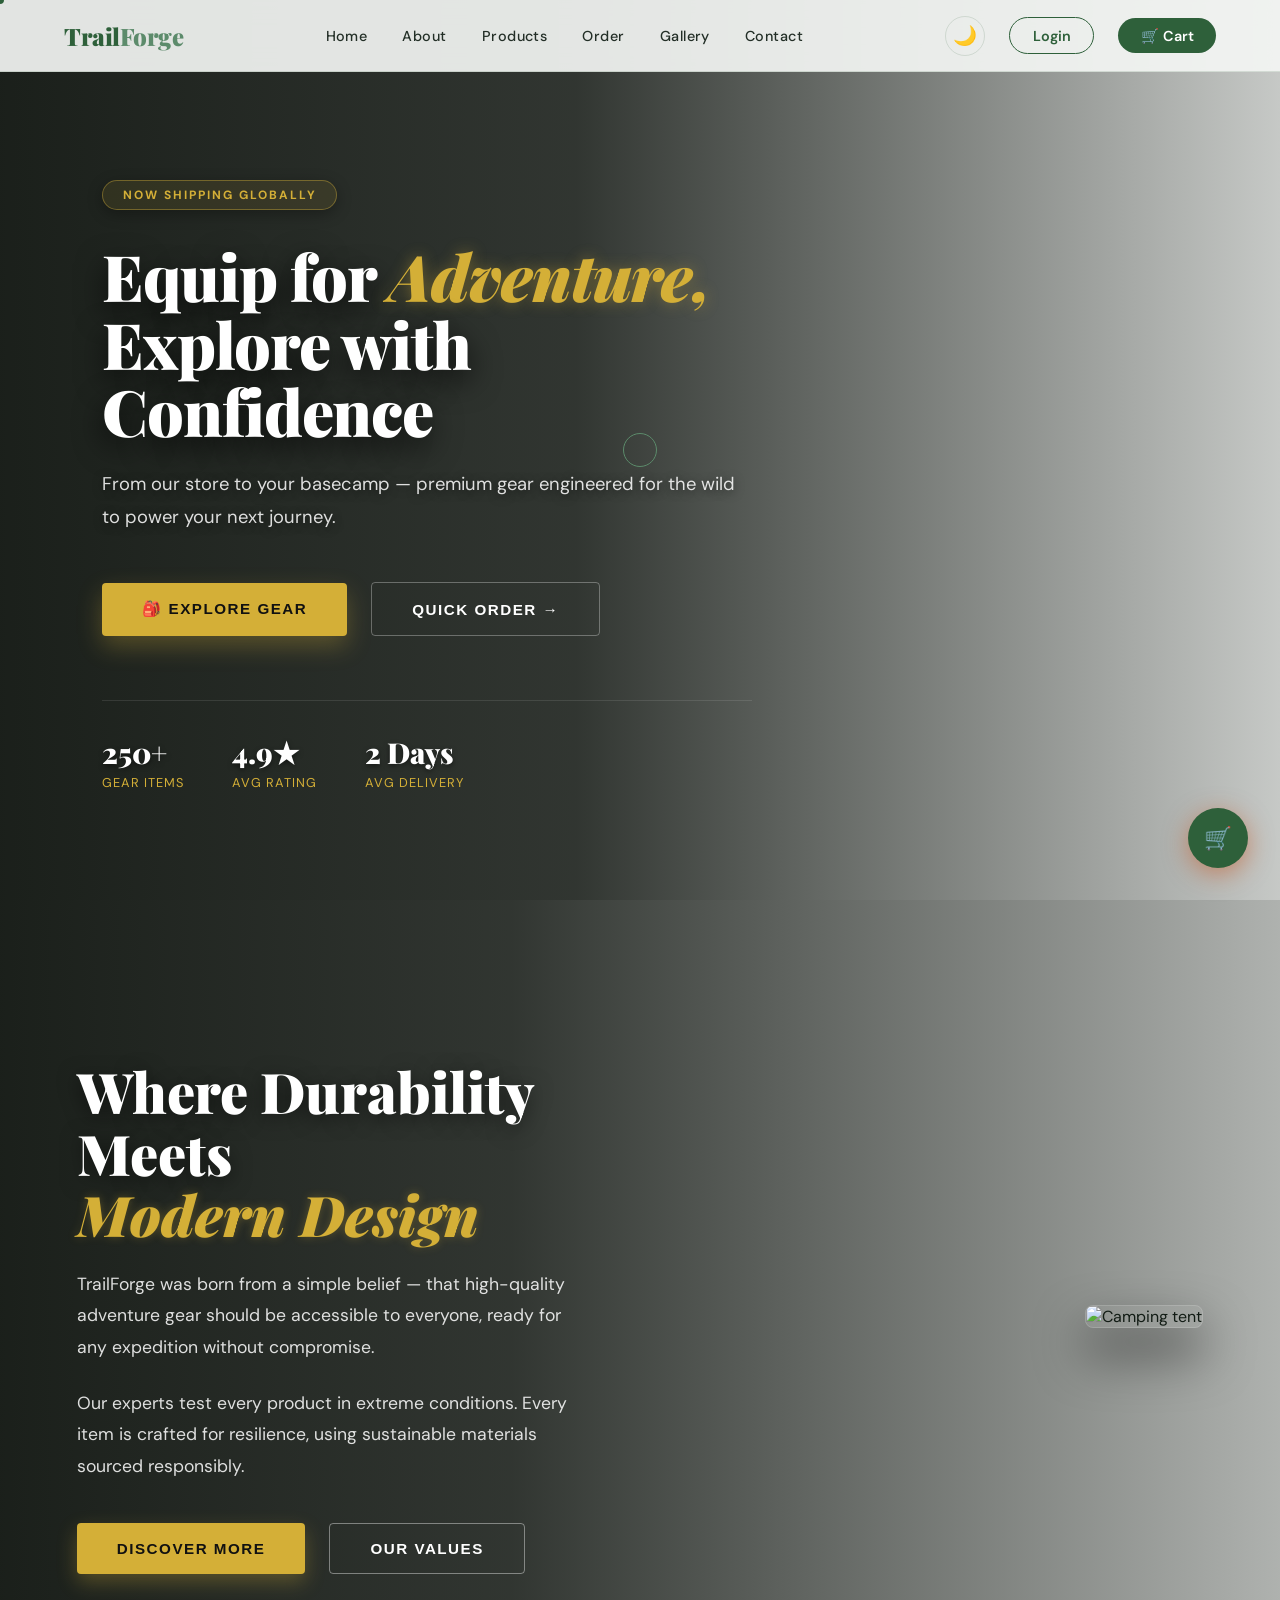
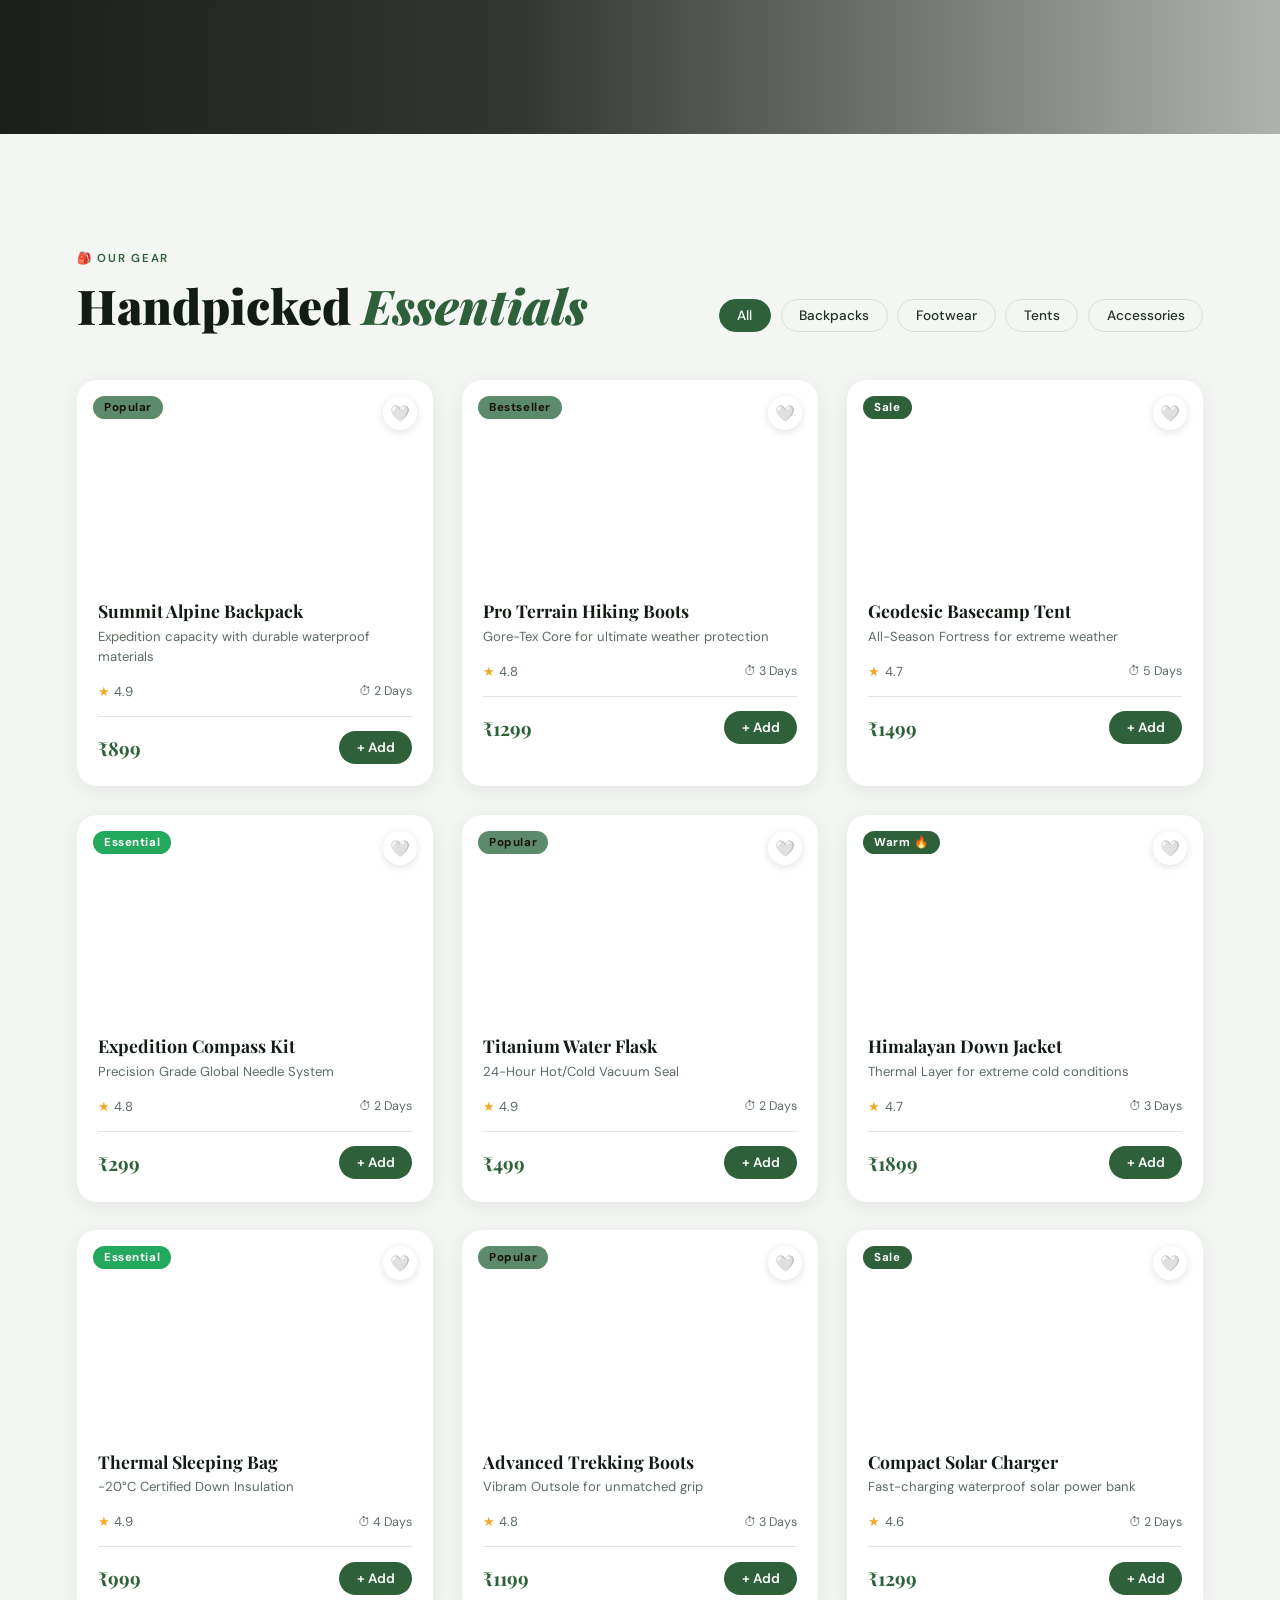
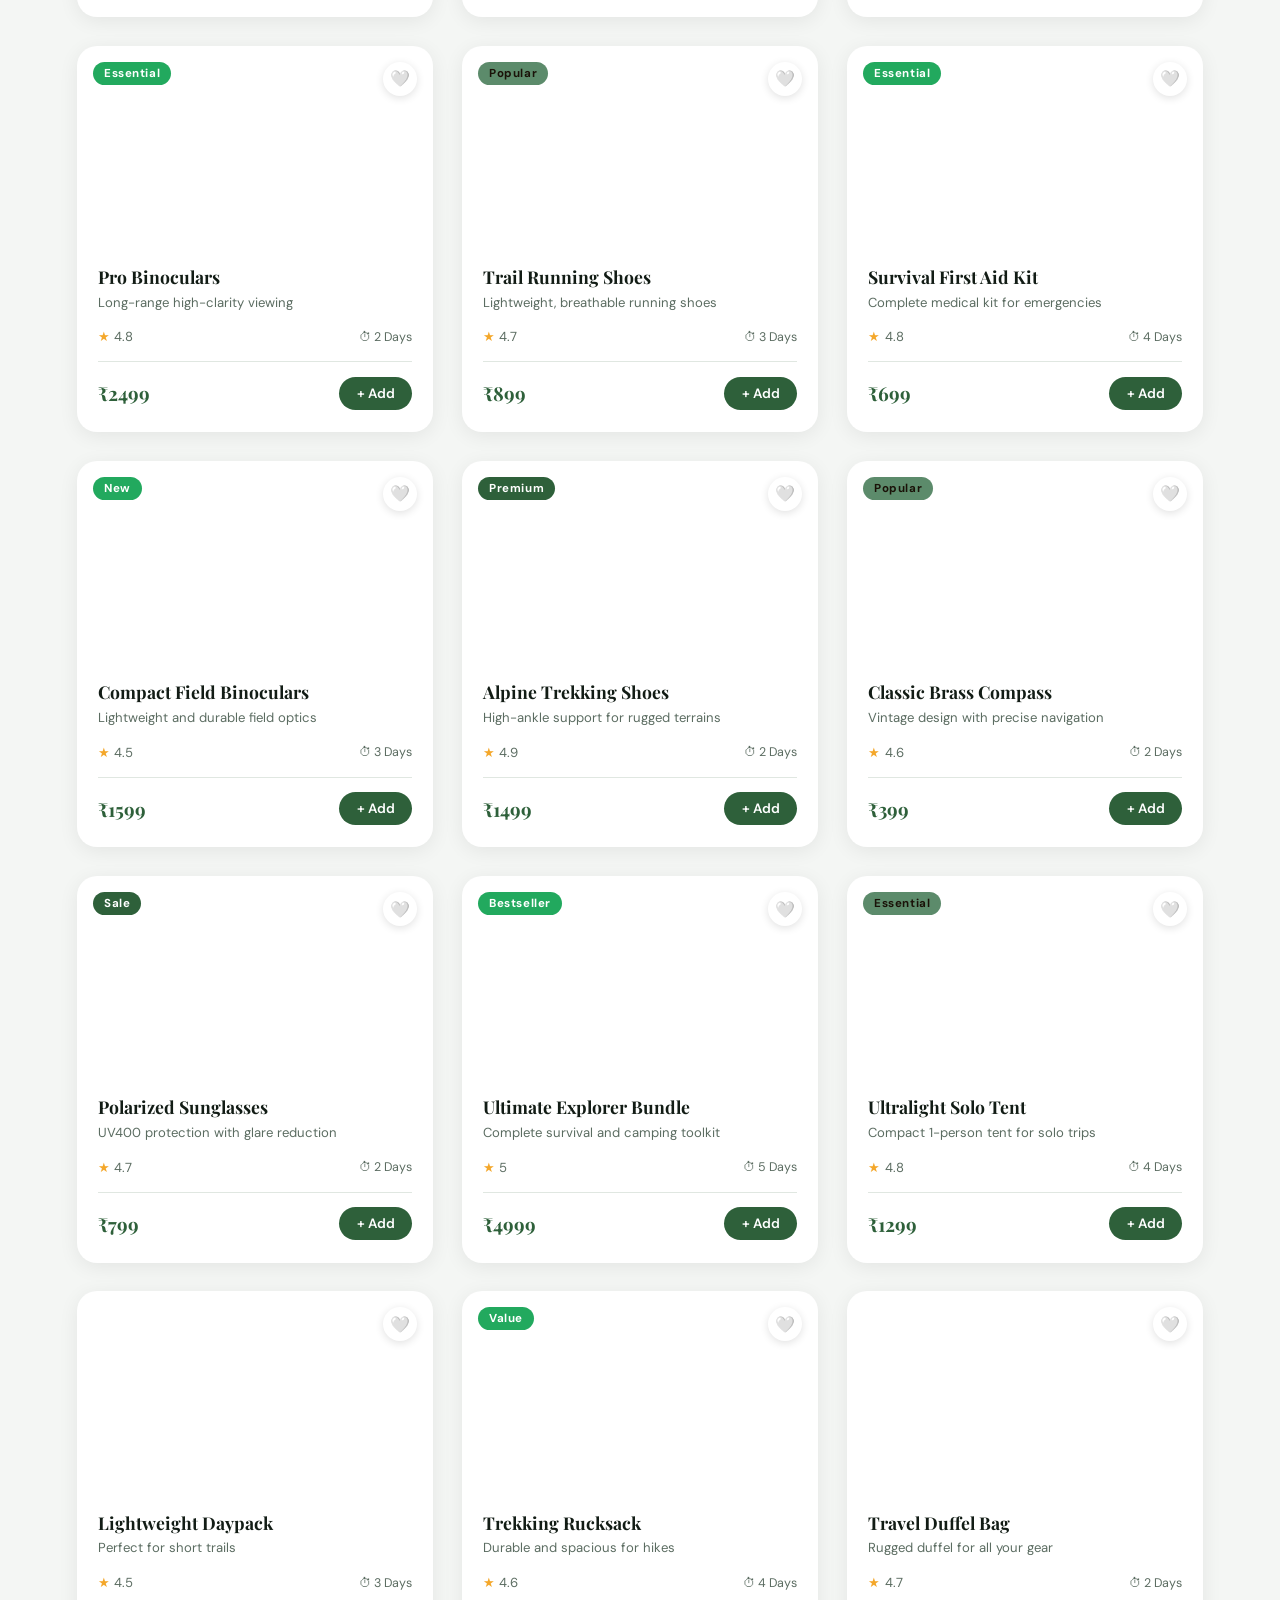
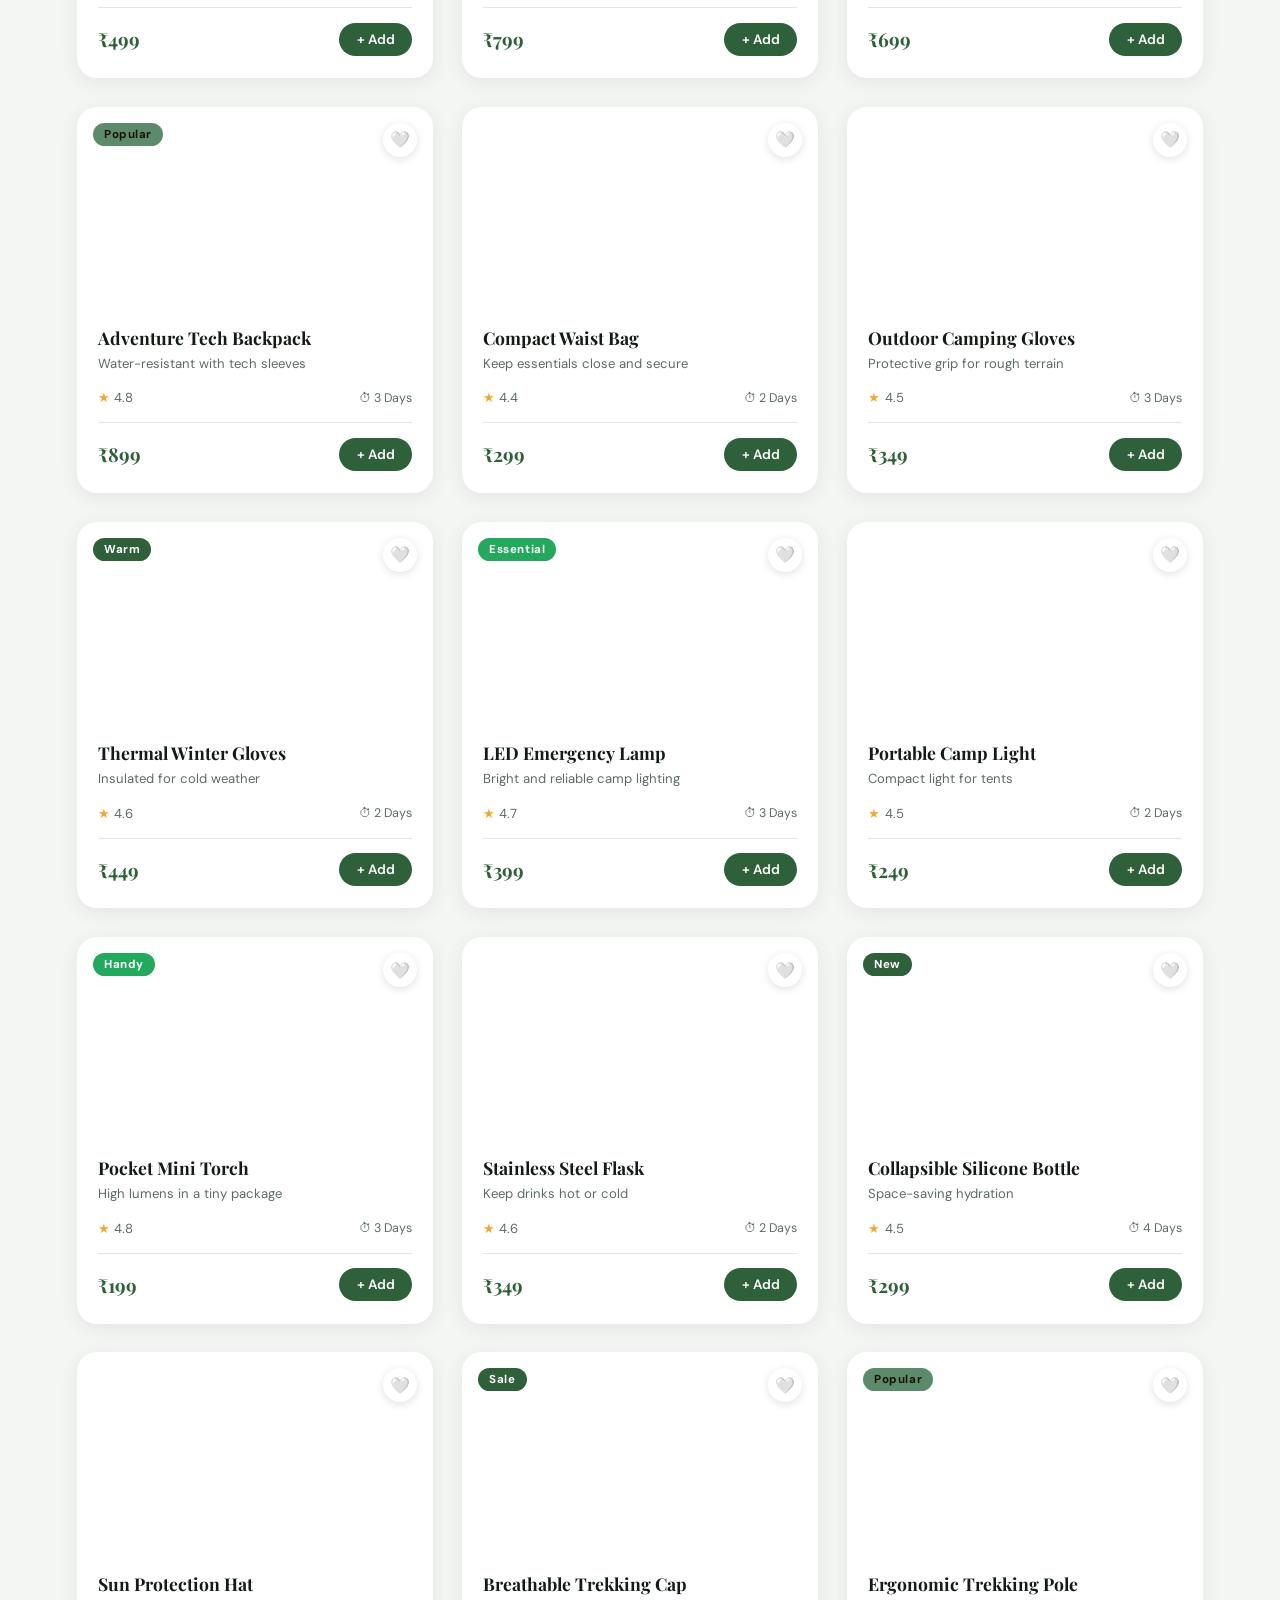
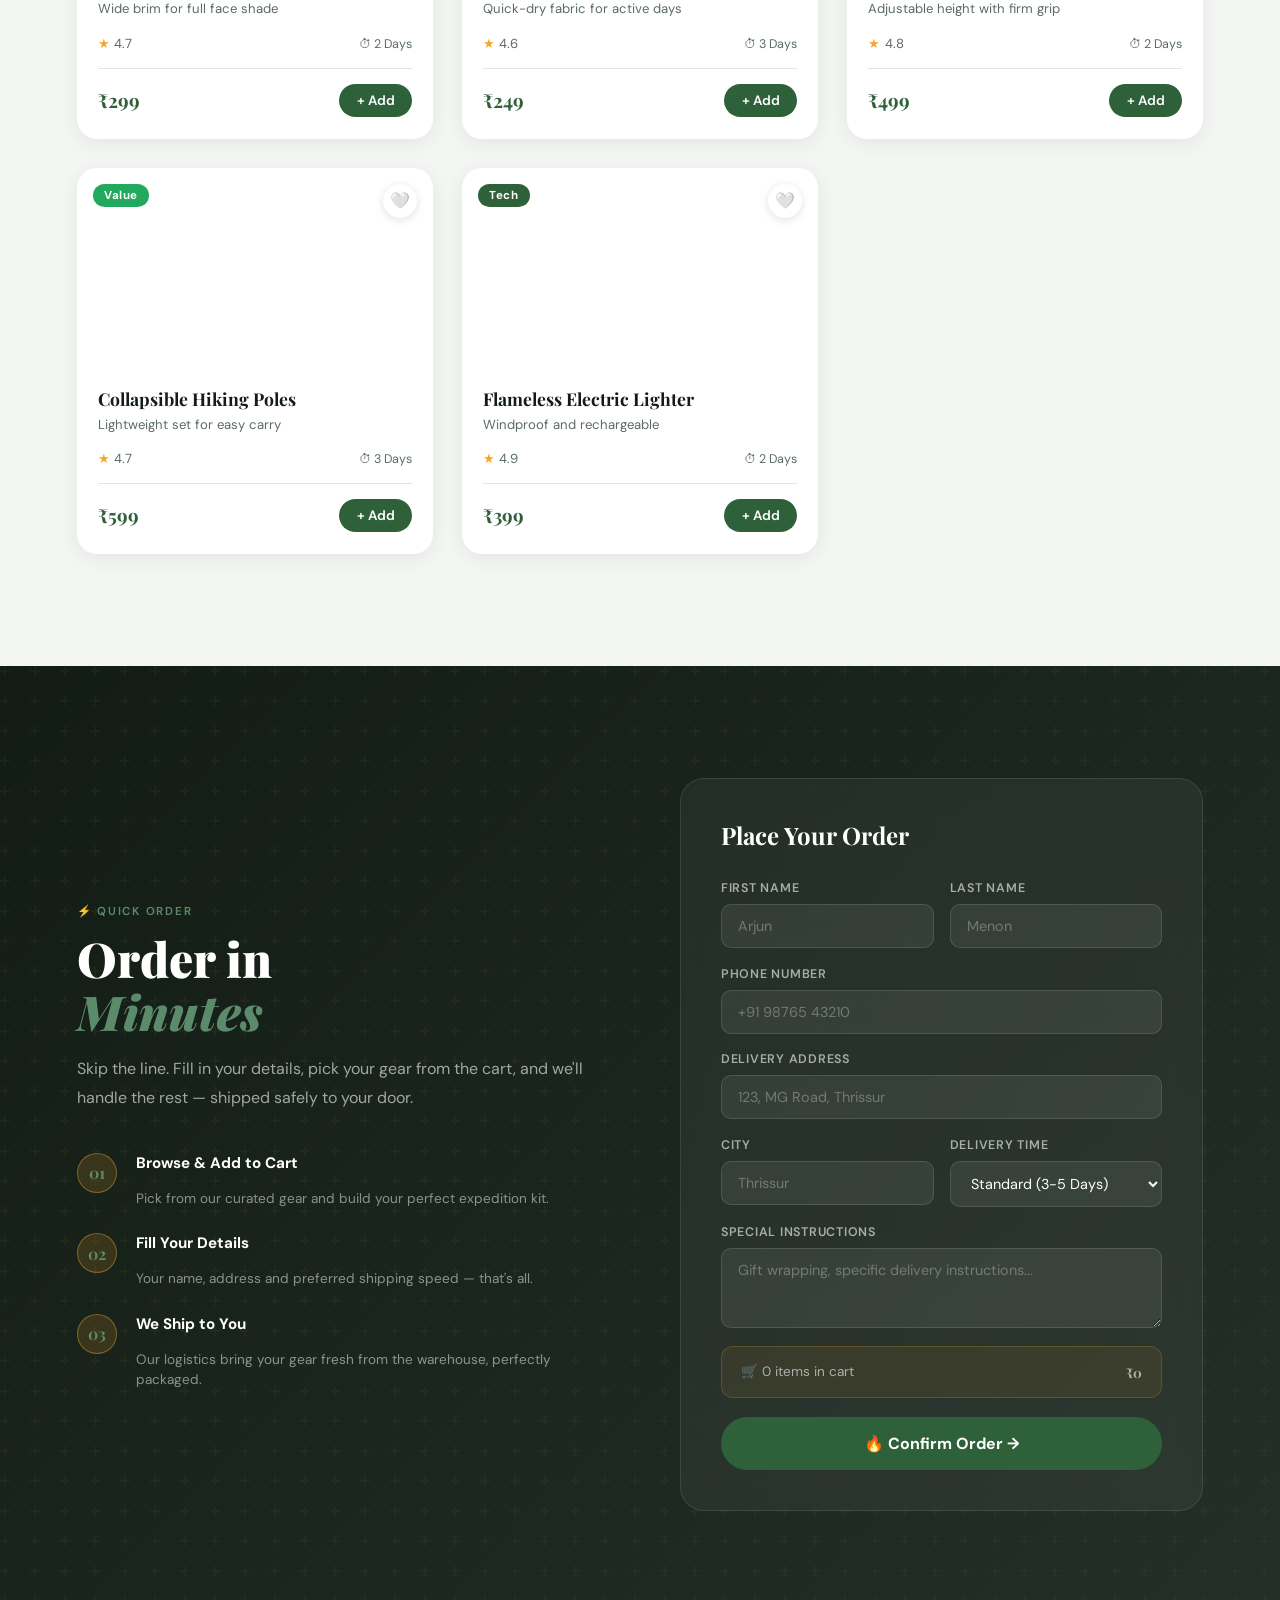
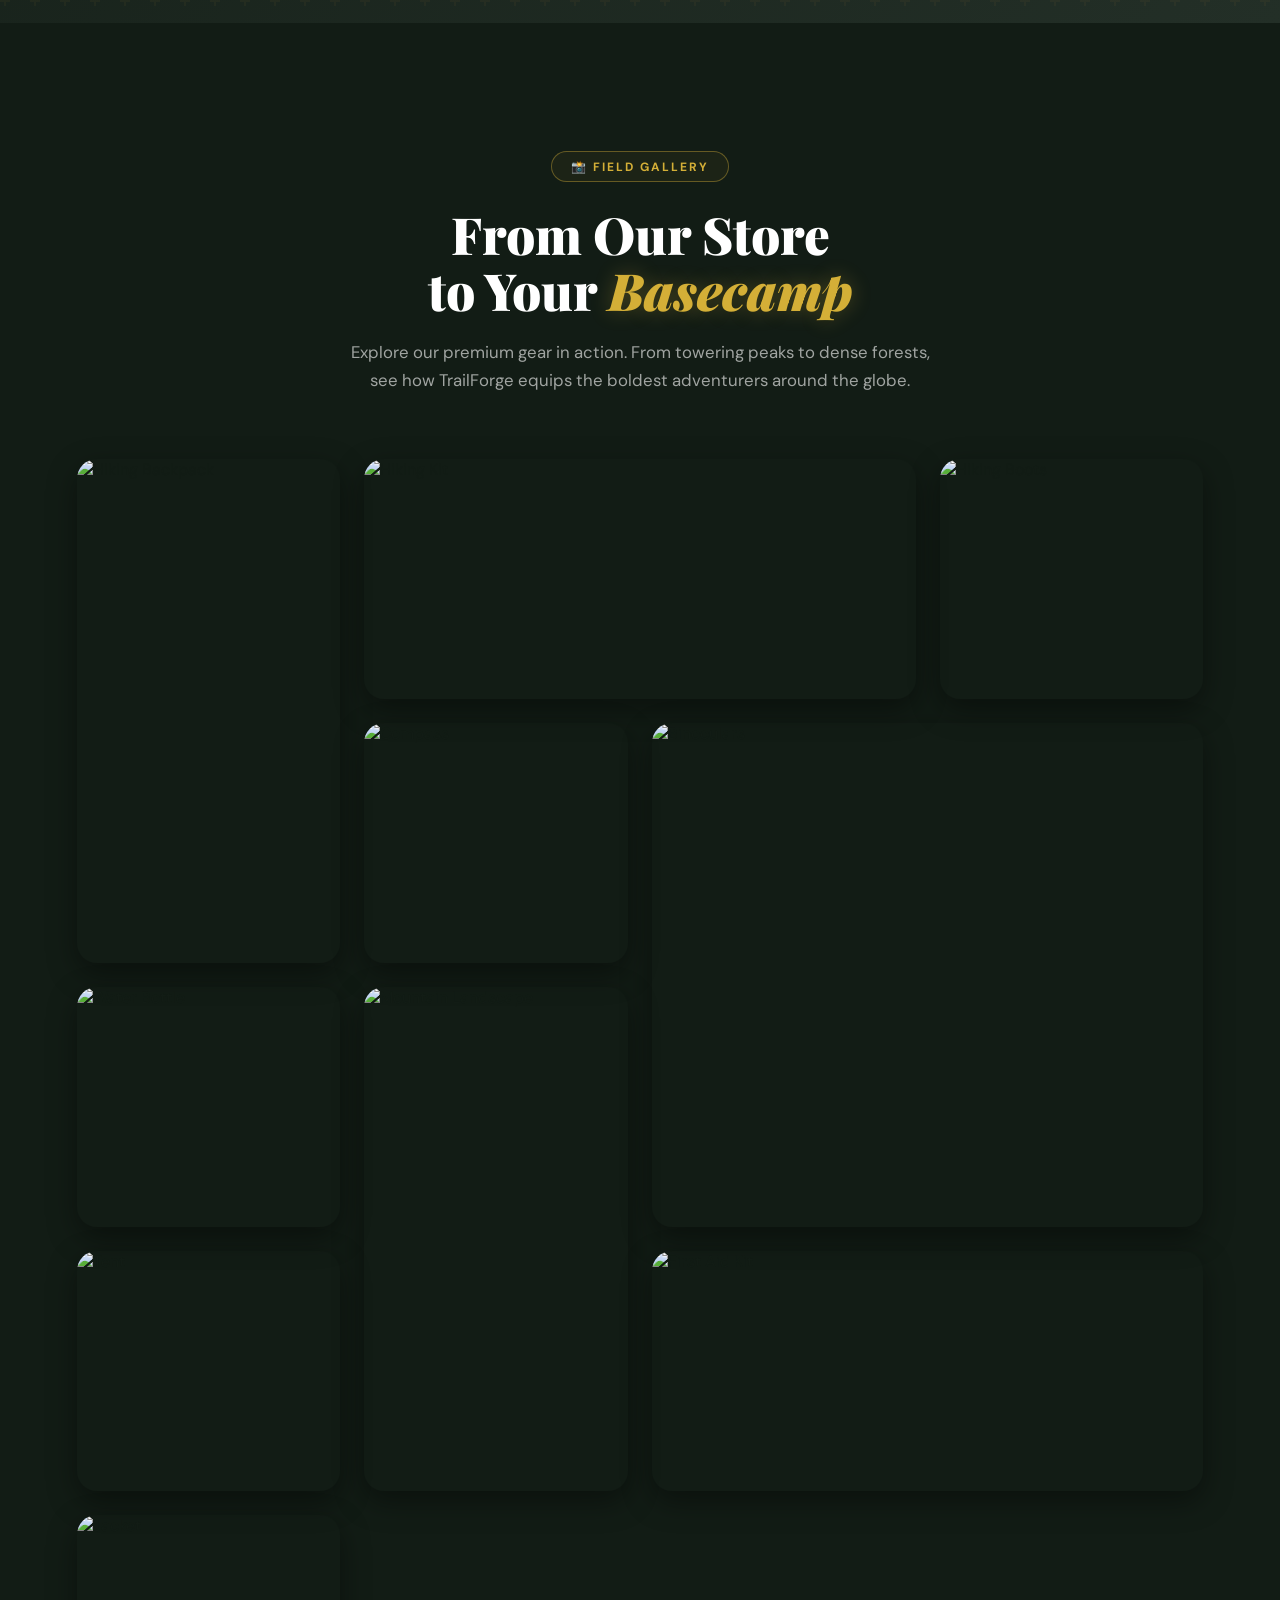
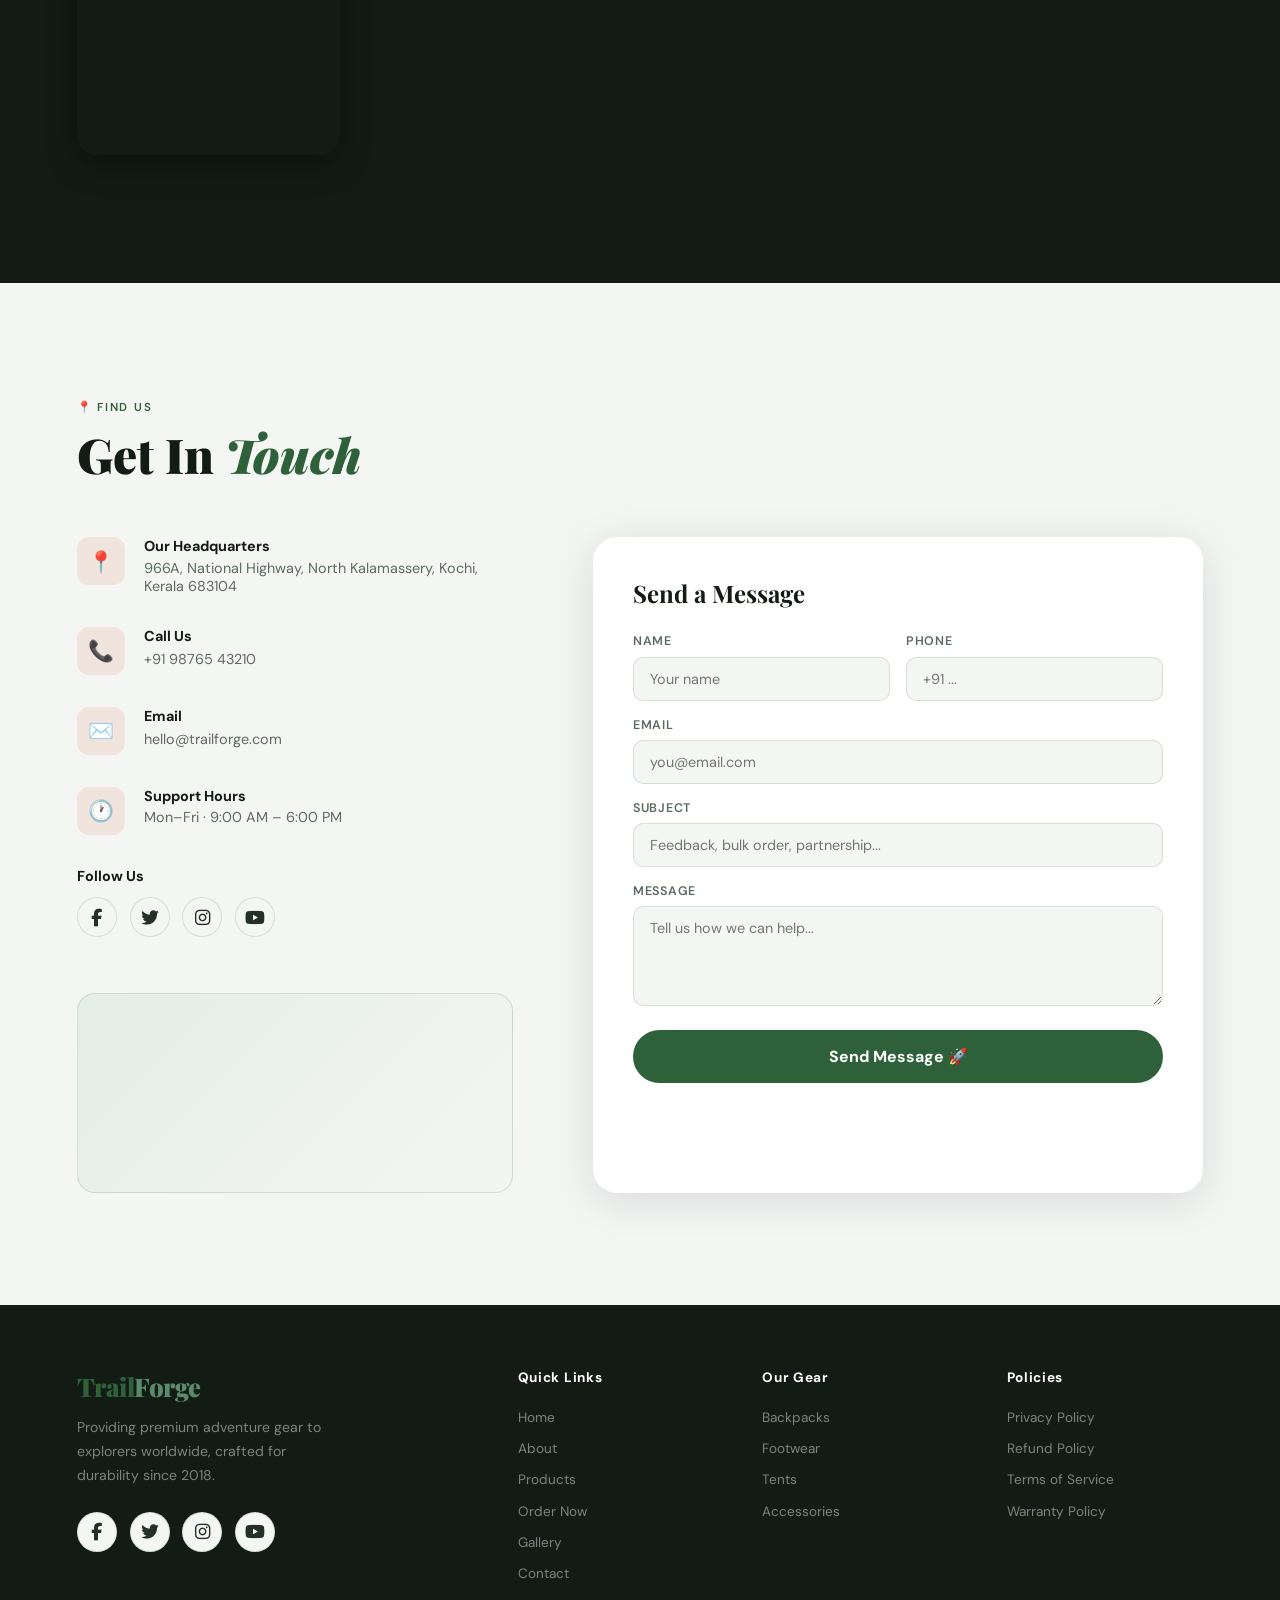
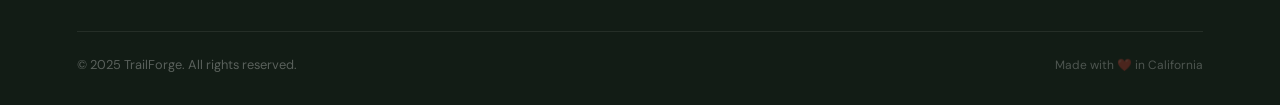
==== commit 20ce7a43: "Jeevan Uploaded the Updated src" ====
--- a/src/index.html
+++ b/src/index.html
@@ -416,13 +416,6 @@
 
   <script src="script.js"></script>
   <!-- Load React Components as Babel script -->
-  <script type="text/babel">
-    const { useState, useEffect } = React;
-
-    const defaultReviews = [
-      {
-        id: 1,
-        stars: 5,
   <script type="text/babel" src="react.js"></script>
   <script src="cursor.js"></script>
 </body>
--- a/src/style.css
+++ b/src/style.css
@@ -295,7 +295,7 @@
 :root.dark-mode .dish-card { box-shadow: 0 4px 20px rgba(0,0,0,0.4); }
 .dish-card:hover { transform:translateY(-6px); box-shadow: var(--shadow); }
 .dish-img-wrap { position:relative; overflow:hidden; height:200px; }
-.dish-img { width:100%; height:100%; object-fit:cover; transition:transform 0.4s; }
+.dish-img { width:100%; height:100%; object-fit:fill; transition:transform 0.4s; }
 .dish-card:hover .dish-img { transform:scale(1.06); }
 .dish-badge {
   position:absolute; top:1rem; left:1rem;
